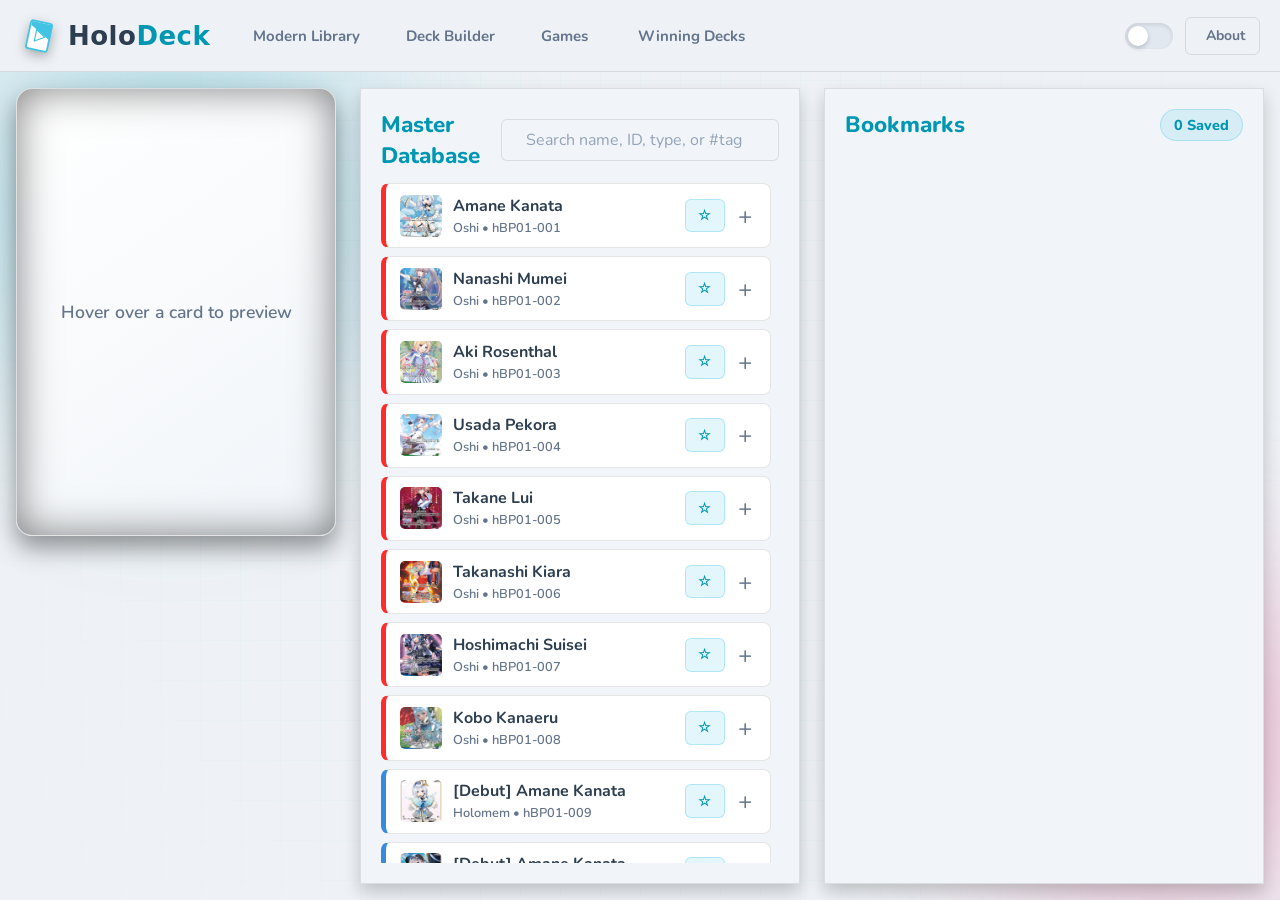
==== card-library.html @ 61f81e41 "1.9.5 animation update" ====
<!doctype html>
<html lang="en">
  <head>
    <meta charset="UTF-8" />
    <meta name="viewport" content="width=device-width, initial-scale=1.0" />
    <title>HoloDeck — Simple Library</title>
    <link rel="preconnect" href="https://fonts.googleapis.com" />
    <link rel="preconnect" href="https://fonts.gstatic.com" crossorigin />
    <link
      href="https://fonts.googleapis.com/css2?family=Nunito:ital,wght@0,200..1000;1,200..1000&display=swap"
      rel="stylesheet"
    />
    <link
      rel="stylesheet"
      href="https://cdn.jsdelivr.net/npm/@tabler/icons-webfont@latest/tabler-icons.min.css"
    />
    <link rel="icon" type="image/svg+xml" href="images/Holodeck-logo.svg.svg" />
    <link rel="stylesheet" href="css/component.css" />
    <link rel="stylesheet" href="css/theme.css" />
    <link rel="stylesheet" href="css/card-library.css">
    <link rel="stylesheet" href="css/polish.css" />
    <script src="js/polish.js" defer></script>
  </head>
  <body>
    <div class="holo-bg-container">
      <div class="holo-bg-grid"></div>
      <div class="holo-bg-slash"></div>
      <div class="holo-bg-glow glow-cyan"></div>
      <div class="holo-bg-glow glow-pink"></div>
    </div>
    <div id="navbar-placeholder"></div>
    <div class="body-wrapper">
      <div class="main-wrapper">
        <div class="preview-panel">
          <div id="preview-container">
            <img
              id="large-card-preview"
              src=""
              onerror="
                this.style.display = 'none';
                document.getElementById('preview-placeholder').style.display =
                  'block';
                document.getElementById('preview-placeholder').innerText =
                  'Hover over a card to preview';
              "
            />
            <span
              id="preview-placeholder"
              style="
                color: var(--text-mid);
                font-size: 1.1rem;
                font-weight: 600;
                text-align: center;
                padding: 1rem;
              "
              >Hover a card to preview</span
            >
          </div>
        </div>

        <div class="panel">
          <div class="deck-header">
            <h3>Master Database</h3>
            <div class="search-bar">
              <i class="ti ti-search"></i>
              <input
                type="search"
                id="search-db-input"
                placeholder="Search name, ID, type, or #tag (e.g. #buzz)..."
              />
            </div>
          </div>
          <div id="scanned-pool" class="card-list">
            <div class="empty-state">Loading database...</div>
          </div>
        </div>

        <div class="panel">
          <div class="deck-header">
            <h3>Bookmarks</h3>
            <div class="card-count"><span id="deck-count">0</span> Saved</div>
          </div>
          <div id="current-deck" class="card-list"></div>
        </div>
      </div>
    </div>
    <!-- ABOUT CREDITS MODAL -->
    <div
      id="about-overlay"
      class="about-overlay"
      onclick="closeAboutModal()"
    ></div>
    <div id="about-modal" class="about-modal">
      <div class="about-header">
        <h3>About hOCG DB</h3>
        <button class="btn-close-modal" onclick="closeAboutModal()">
          <i class="ti ti-x"></i>
        </button>
      </div>
      <div class="about-content">
        <!-- Developer & Version Info -->
        <div
          style="
            display: flex;
            justify-content: space-between;
            align-items: center;
            margin-bottom: 16px;
          "
        >
          <p style="margin: 0"><strong>Developed by:</strong> Siuspras</p>
          <span
            class="app-version"
            style="
              background: var(--navy-4);
              color: var(--brand-main);
              padding: 4px 8px;
              border-radius: 6px;
              font-size: 12px;
              font-weight: 800;
              border: 1px solid var(--border-mid);
              letter-spacing: 0.05em;
            "
          ></span>
        </div>

        <!-- Contact Info -->
        <p style="margin-bottom: 16px; line-height: 1.8">
          <strong>Contact & Feedback:</strong><br />
          <i
            class="ti ti-brand-discord"
            style="color: #5865f2; font-size: 16px"
          ></i>
          Discord:
          <span style="color: var(--text-bright); font-weight: 600"
            >Siuspras</span
          ><br />
          <i
            class="ti ti-mail"
            style="color: var(--danger); font-size: 16px"
          ></i>
          Email:
          <a
            href="mailto:Holodecktcg@gmail.com"
            style="
              display: inline;
              border: none;
              margin: 0;
              font-weight: 600;
              color: var(--brand-main);
            "
            >Holodecktcg@gmail.com</a
          >
        </p>

        <!-- Credits -->
        <p>
          <strong>Translations provided by:</strong> ogbajoj<br />
          <a
            href="https://docs.google.com/spreadsheets/d/1IdaueY-Jw8JXjYLOhA9hUd2w0VRBao9Z1URJwmCWJ64/edit?pli=1&gid=975361685#gid=975361685"
            target="_blank"
            ><i class="ti ti-external-link"></i> View Translation Sheet</a
          >
        </p>
        <p>
          <strong>Card Images sourced from:</strong>
          hololive-official-cardgame<br />
          <a href="https://hololive-official-cardgame.com/" target="_blank"
            ><i class="ti ti-external-link"></i> Visit holocard
            hololive-official-cardgame</a
          >
        </p>

        <hr style="border-color: var(--border-dim); margin: 20px 0" />

        <!-- VISITOR COUNTER -->
        <div
          style="
            display: flex;
            align-items: center;
            justify-content: space-between;
            margin-top: 20px;
            background: rgba(0, 0, 0, 0.2);
            padding: 10px 14px;
            border-radius: 8px;
            border: 1px solid var(--border-dim);
          "
        >
          <span
            style="font-weight: 700; color: var(--text-mid); font-size: 14px"
            >Total Visitors</span
          >
          <span
            id="visitor-count"
            style="
              font-weight: 800;
              color: var(--brand-main);
              font-size: 16px;
              background: var(--navy-4);
              padding: 2px 8px;
              border-radius: 4px;
              border: 0.5px solid var(--border-mid);
            "
            >...</span
          >
        </div>

        <hr style="border-color: var(--border-dim); margin: 20px 0" />
        <p
          style="
            font-size: 12px;
            color: var(--text-dim);
            margin: 0;
            line-height: 1.4;
          "
        >
          This is an unofficial fan-made application. Not affiliated with or
          endorsed by COVER Corp. or Hololive Production. All intellectual
          property belongs to their respective owners.
        </p>
      </div>
    </div>

    <script>
      const csvFilesToLoad = [
        "data/hBP01.csv",
        "data/hBP02.csv",
        "data/hBP03.csv",
        "data/hBP04.csv",
        "data/hBP05.csv",
        "data/hBP06.csv",
        "data/hBP07.csv",
        "data/hBP08.csv",
        "data/hBP09.csv",
        "data/hEB01.csv",
        "data/hSD.csv",
      ];

      let masterCardPool = [];
      let currentFilteredPool = [];
      let renderedCount = 0;
      const CHUNK_SIZE = 30;

      const synergyDictionary = {
        holox: ["la+", "lui", "koyori", "chloe", "iroha", "holox"],
        myth: ["calliope", "kiara", "ina'nis", "gura", "amelia", "myth"],
        promise: ["fauna", "kronii", "mumei", "baelz", "irys", "promise"],
        advent: [
          "shiori",
          "bijou",
          "nerissa",
          "fuwawa",
          "mococo",
          "fuwamoco",
          "advent",
        ],
        justice: ["elizabeth", "gigi", "cecilia", "raora", "justice"],
        gamers: ["fubuki", "mio", "okayu", "korone", "gamers"],
        fantasy: ["pekora", "flare", "noel", "marine", "fantasy"],
        "gen 0": ["sora", "robocosan", "azki", "miko", "suisei"],
        "gen 1": ["mel", "fubuki", "matsuri", "aki", "haato"],
        "gen 2": ["aqua", "shion", "ayame", "choco", "subaru"],
      };

      function getSynergyTerms(query) {
        const lowerQuery = query.toLowerCase().trim();
        for (const member in synergyDictionary) {
          if (member.includes(lowerQuery) || lowerQuery.includes(member)) {
            return synergyDictionary[member];
          }
        }
        return [lowerQuery];
      }

      function getTypeColor(type) {
        if (type === "Oshi") return "var(--holo-rose)";
        if (type === "Holomem") return "var(--holo-blue)";
        if (type === "Support") return "var(--holo-teal)";
        if (type === "Cheer") return "var(--holo-orange)";
        return "var(--border-dim)";
      }

      function parseCSV(text) {
        let result = [];
        let row = [];
        let inQuotes = false;
        let val = "";
        for (let i = 0; i < text.length; i++) {
          let char = text[i];
          if (inQuotes) {
            if (char === '"') {
              if (i + 1 < text.length && text[i + 1] === '"') {
                val += '"';
                i++;
              } else {
                inQuotes = false;
              }
            } else {
              val += char;
            }
          } else {
            if (char === '"') {
              inQuotes = true;
            } else if (char === ",") {
              row.push(val.trim());
              val = "";
            } else if (char === "\n" || char === "\r") {
              row.push(val.trim());
              result.push(row);
              row = [];
              val = "";
              if (char === "\r" && i + 1 < text.length && text[i + 1] === "\n")
                i++;
            } else {
              val += char;
            }
          }
        }
        if (val !== "" || row.length > 0) {
          row.push(val.trim());
          result.push(row);
        }
        return result;
      }

      async function initializeDatabase() {
        let combinedDatabase = [];
        for (const fileName of csvFilesToLoad) {
          try {
            const response = await fetch(fileName);
            if (!response.ok) continue;
            const text = await response.text();
            if (text.trim().toLowerCase().startsWith("<!doctype html"))
              continue;

            const rows = parseCSV(text);
            if (rows.length < 2) continue;

            const headers = rows[0].map((h) =>
              h.replace(/"/g, "").trim().toLowerCase(),
            );
            let typeIdx = 3,
              hpIdx = 6,
              tagsIdx = -1,
              textIdx = 8;
            for (let i = 0; i < headers.length; i++) {
              if (headers[i].includes("type")) typeIdx = i;
              if (headers[i].includes("life") || headers[i].includes("hp"))
                hpIdx = i;
              if (headers[i].includes("tag")) tagsIdx = i;
              if (headers[i].includes("text")) textIdx = i;
            }

            for (let i = 1; i < rows.length; i++) {
              const cols = rows[i];
              if (cols.length < 3) continue;

              const setCode = cols[0];
              const nameRaw = cols[1];
              if (
                !setCode ||
                !nameRaw ||
                setCode.toLowerCase().includes("setcode")
              )
                continue;

              let cardName = nameRaw;
              const match = nameRaw.match(/\((.*?)\)/);
              if (match) cardName = match[1].trim();

              const typeRaw = cols[typeIdx] || "";
              let cardType = "Unknown";
              let bloomLevel = null;

              if (typeRaw.toLowerCase().includes("holomem")) {
                if (typeRaw.includes("Oshi")) cardType = "Oshi";
                else {
                  cardType = "Holomem";
                  if (typeRaw.includes("Debut")) bloomLevel = "Debut";
                  if (typeRaw.includes("1st")) bloomLevel = "1st";
                  if (typeRaw.includes("2nd")) bloomLevel = "2nd";
                  if (typeRaw.includes("Spot")) bloomLevel = "Spot";
                }
              } else if (typeRaw.includes("Support")) cardType = "Support";
              else if (typeRaw.includes("Cheer")) cardType = "Cheer";

              const hpRaw = cols[hpIdx];
              let hp = hpRaw ? parseInt(hpRaw.replace(/,/g, "")) : null;
              let rawSkills = cols[textIdx] || "None";
              let rawTags = tagsIdx !== -1 ? cols[tagsIdx] || "" : "";
              let finalSkillsText = rawTags
                ? `${rawTags} | ${rawSkills}`
                : rawSkills;

              combinedDatabase.push({
                card_name: cardName,
                card_type: cardType,
                bloom_level: bloomLevel,
                card_id: setCode.trim(),
                hp: isNaN(hp) ? null : hp,
                skills_text: finalSkillsText,
                thumbnail: null,
                raw_type: typeRaw.toLowerCase(),
              });
            }
          } catch (error) {}
        }
        masterCardPool = combinedDatabase;
        document.getElementById("search-db-input").value = "";
        renderCardPool("");
      }

      function getDeck() {
        return localStorage.getItem("ocgCustomDeck")
          ? JSON.parse(localStorage.getItem("ocgCustomDeck"))
          : [];
      }

      function saveDeck(deckArray) {
        localStorage.setItem("ocgCustomDeck", JSON.stringify(deckArray));
        renderDeck();
        updateBookmarkButtons();
      }

      function addCardToDeck(cardData) {
        let deck = getDeck();
        if (!deck.some((card) => card.card_id === cardData.card_id)) {
          deck.push(cardData);
          saveDeck(deck);
        }
      }

      function removeCardFromDeck(index) {
        let deck = getDeck();
        deck.splice(index, 1);
        saveDeck(deck);
      }

      function updateBookmarkButtons() {
        const savedCardIds = new Set(getDeck().map((c) => c.card_id));
        const buttons = document.querySelectorAll(".btn-bookmark-toggle");
        buttons.forEach((btn) => {
          const cardId = btn.getAttribute("data-card-id");
          if (savedCardIds.has(cardId)) {
            btn.outerHTML = `<button class="btn-saved btn-add btn-bookmark-toggle" data-card-id="${cardId}" onclick="event.stopPropagation();">✓</button>`;
          } else {
            btn.outerHTML = `<button class="btn-add btn-bookmark-toggle" data-card-id="${cardId}" onclick='event.stopPropagation(); window.handleAddClick("${cardId}")'>☆</button>`;
          }
        });
      }

      window.setPreview = function (imagePath) {
        const previewImg = document.getElementById("large-card-preview");
        const placeholder = document.getElementById("preview-placeholder");
        if (previewImg && placeholder) {
          previewImg.style.display = "block";
          placeholder.style.display = "none";
          previewImg.src = imagePath;
        }
      };

      function formatSkillText(card) {
        let rawText = card.skills_text || "None";

        // 👉 THE FIX: Sanitize the angle brackets FIRST so names like <Fuwawa...> don't disappear
        let safeText = rawText
          .toString()
          .replace(/</g, "&lt;")
          .replace(/>/g, "&gt;");

        // Now safely apply your line breaks
        let text = safeText.replace(/\\n/g, "<br>").replace(/\n/g, "<br>");

        let tags = "";
        let mainText = text;

        if (mainText.includes("|")) {
          let parts = mainText.split("|");
          tags = parts[0].trim();
          mainText = parts.slice(1).join("|").trim();
        }

        let hashMatch = mainText.match(/#[a-zA-Z0-9_]+/g);
        if (hashMatch) {
          let extractedTags = hashMatch.join(" ");
          if (tags) {
            tags = [
              ...new Set(tags.split(/\s+/).concat(extractedTags.split(/\s+/))),
            ].join(" ");
          } else {
            tags = extractedTags;
          }
          mainText = mainText
            .replace(/(<br>\s*)+$/g, "")
            .replace(/^(<br>\s*)+/g, "")
            .trim();
        }

        let skillText = mainText;
        let artsText = "-";
        let isHolomem = card.card_type === "Holomem";

        if (isHolomem) {
          let artsIndex = mainText.search(/(?:^|<br>)\s*Arts(?:\s|:)/);
          if (artsIndex !== -1) {
            skillText = mainText.substring(0, artsIndex).trim();
            artsText = mainText
              .substring(artsIndex)
              .replace(/^(?:<br>)?\s*Arts:?\s*/, "")
              .trim();
          } else if (mainText.includes("Arts:") || mainText.includes("Arts ")) {
            let splitIndex = mainText.indexOf("Arts:");
            if (splitIndex === -1) splitIndex = mainText.indexOf("Arts ");
            if (splitIndex !== -1 && splitIndex !== 0) {
              skillText = mainText.substring(0, splitIndex).trim();
              artsText = mainText.substring(splitIndex + 5).trim();
            } else if (splitIndex === 0) {
              skillText = "None";
              artsText = mainText.substring(5).trim();
            }
          }
        }

        if (skillText === "" || skillText === "-" || skillText === "<br>")
          skillText = "No skills listed.";
        if (skillText.endsWith("<br>"))
          skillText = skillText.substring(0, skillText.length - 4).trim();
        if (skillText.startsWith("<br>"))
          skillText = skillText.substring(4).trim();

        let isLimited = false;
        if (/\blimited\b/i.test(skillText) || /#?limited/i.test(tags)) {
          isLimited = true;
          tags = tags
            .replace(/#?limited/i, "")
            .replace(/\s+/g, " ")
            .trim();
          skillText = skillText.replace(/^Limited[:\.\-]?\s*(?:<br>\s*)*/i, "");
          skillText = skillText.replace(
            /<br>\s*Limited[:\.\-]?\s*(?:<br>\s*)*/i,
            "<br>",
          );
          if (skillText === "" || skillText === "<br>")
            skillText = "No skills listed.";
        }

        let label1 = "Card Effect";
        let label1Color = "var(--holo-blue)";
        let label1TextColor = "#fff";
        let label2 = "Arts Skill";
        let label2Color = "var(--holo-romance)";
        let label2TextColor = "#fff";

        if (isHolomem) {
          if (
            skillText.includes("Bloom Effect") ||
            skillText.includes("Bloom effect")
          ) {
            label1 = "Bloom Effect";
            skillText = skillText.replace(/Bloom [Ee]ffect:?\s*/, "");
            label1Color = "var(--holo-blue)";
          } else if (
            skillText.includes("Collab Effect") ||
            skillText.includes("Collab effect")
          ) {
            label1 = "Collab Effect";
            skillText = skillText.replace(/Collab [Ee]ffect:?\s*/, "");
            label1Color = "var(--danger)";
          } else if (skillText.includes("Gift")) {
            label1 = "Gift";
            skillText = skillText.replace(/Gift:?\s*/, "");
            label1Color = "var(--holo-teal)";
            label1TextColor = "#FFF";
          } else if (
            skillText !== "None" &&
            skillText !== "No skills listed."
          ) {
            label1 = "Auto Effect";
            skillText = skillText.replace(/Auto [Ee]ffect:?\s*/, "");
            label1Color = "var(--holo-orange)";
            label1TextColor = "#000";
          }
        }

        let formattedTagsHtml = "";
        if (tags && tags.trim() !== "") {
          formattedTagsHtml = `<div style="background: #FFFFFF; border: 1px solid #d1dce8; border-radius: 8px; padding: 0.75rem; box-shadow: 0 2px 4px rgba(0,0,0,0.02); margin-bottom: 0.75rem;"><div style="font-size: 0.85rem; text-transform: uppercase; font-weight: 800; margin-bottom: 0.5rem; color: #000; background: var(--holo-orange); display: inline-block; padding: 0.2rem 0.6rem; border-radius: 4px;">Tag</div><div style="font-weight: 800; color: var(--holo-blue); line-height: 1.5; font-size: 1.05rem;">${tags}</div></div>`;
        }

        let limitedBadgeHtml = isLimited
          ? `<div style="font-size: 0.85rem; text-transform: uppercase; font-weight: 800; margin-bottom: 0.5rem; color: #fff; background: var(--danger); display: inline-block; padding: 0.2rem 0.6rem; border-radius: 4px; margin-left: 0.5rem;">Limited</div>`
          : "";

        let formattedSkillHtml = "";
        if (
          skillText !== "None" &&
          skillText !== "No skills listed." &&
          skillText.trim() !== ""
        ) {
          formattedSkillHtml = `<div style="background: #FFFFFF; border: 1px solid #d1dce8; border-radius: 8px; padding: 0.75rem; box-shadow: 0 2px 4px rgba(0,0,0,0.02); margin-bottom: 0.75rem;"><div style="font-size: 0.85rem; text-transform: uppercase; font-weight: 800; margin-bottom: 0.5rem; color: ${label1TextColor}; background: ${label1Color}; display: inline-block; padding: 0.2rem 0.6rem; border-radius: 4px;">${label1}</div>${limitedBadgeHtml}<div style="font-weight: 600; color: #171e30; line-height: 1.5; font-size: 1.05rem;">${skillText}</div></div>`;
        }

        let formattedArtsHtml =
          artsText !== "-" && artsText !== ""
            ? `<div style="background: #FFFFFF; border: 1px solid #d1dce8; border-radius: 8px; padding: 0.75rem; box-shadow: 0 2px 4px rgba(0,0,0,0.02);"><div style="font-size: 0.85rem; text-transform: uppercase; font-weight: 800; margin-bottom: 0.5rem; color: ${label2TextColor}; background: ${label2Color}; display: inline-block; padding: 0.2rem 0.6rem; border-radius: 4px;">${label2}</div><div style="font-weight: 600; color: #171e30; line-height: 1.5; font-size: 1.05rem;">${artsText}</div></div>`
            : "";

        return {
          skillText,
          artsText,
          isLimited,
          formattedTagsHtml,
          formattedSkillHtml,
          formattedArtsHtml,
        };
      }

      function renderCardPool(searchQuery = "") {
        const poolContainer = document.getElementById("scanned-pool");
        const countDisplay = document.getElementById("cardCount");
        if (masterCardPool.length === 0) return;

        // 👉 NEW: Split the search query into individual words
        const queryWords = searchQuery.toLowerCase().trim().split(/\s+/);

        currentFilteredPool = masterCardPool.filter((card) => {
          const nameSafe = card.card_name ? card.card_name.toLowerCase() : "";
          const idSafe = card.card_id ? card.card_id.toLowerCase() : "";
          const typeSafe = card.raw_type
            ? card.raw_type
            : card.card_type
              ? card.card_type.toLowerCase()
              : "";
          const skillSafe = card.skills_text
            ? card.skills_text.toLowerCase()
            : "";
          const bloomSafe = card.bloom_level
            ? card.bloom_level.toLowerCase()
            : "";

          const isAltArt = card.card_id.includes("_");
          const isSearchingPremium =
            searchQuery.includes("_") ||
            ["SR", "HR", "UR", "OUR", "SEC"].some((r) =>
              searchQuery.toUpperCase().includes(r),
            );
          if (isAltArt && !isSearchingPremium) return false;

          if (queryWords.length === 0 || queryWords[0] === "") return true;

          // 👉 NEW: The card must match EVERY word you typed
          return queryWords.every((word) => {
            const synergyTerms = getSynergyTerms(word); // Checks for synergy/nicknames

            // 👉 NEW: The card must match AT LEAST ONE of the synergy rules for this specific word
            return synergyTerms.some((term) => {
              const strictTypes = [
                "oshi",
                "holomem",
                "support",
                "cheer",
                "tool",
                "event",
                "mascot",
                "fan",
                "staff",
                "item",
                "limited",
                "debut",
                "1st",
                "2nd",
                "spot",
              ];
              if (strictTypes.includes(term))
                return typeSafe.includes(term) || bloomSafe.includes(term);
              if (term.startsWith("#"))
                return (
                  skillSafe.includes(term) ||
                  nameSafe.includes(term) ||
                  bloomSafe.includes(term.substring(1))
                );

              // ── STRICT CHARACTER ISOLATION ──
              const strictHolomemNames = [
                "sora",
                "roboco",
                "robocosan",
                "miko",
                "suisei",
                "azki",
                "aki",
                "haato",
                "haachama",
                "fubuki",
                "matsuri",
                "mel",
                "aqua",
                "shion",
                "ayame",
                "choco",
                "subaru",
                "mio",
                "okayu",
                "korone",
                "pekora",
                "flare",
                "noel",
                "marine",
                "kanata",
                "watame",
                "towa",
                "luna",
                "lamy",
                "nene",
                "botan",
                "polka",
                "la+",
                "lui",
                "koyori",
                "chloe",
                "iroha",
                "risu",
                "moona",
                "iofi",
                "ollie",
                "anya",
                "reine",
                "zeta",
                "kaela",
                "kobo",
                "calliope",
                "kiara",
                "ina'nis",
                "gura",
                "amelia",
                "irys",
                "fauna",
                "kronii",
                "mumei",
                "baelz",
                "shiori",
                "bijou",
                "nerissa",
                "fuwawa",
                "mococo",
                "fuwamoco",
                "elizabeth",
                "gigi",
                "cecilia",
                "raora",
                "riona",
                "niko",
                "su",
                "chihaya",
                "vivi",
                "ao",
                "kanade",
                "ririka",
                "raden",
                "hajime",
              ];

              if (strictHolomemNames.includes(term)) {
                const isDirectMatch =
                  nameSafe.includes(term) || skillSafe.includes(`#${term}`);
                const isSupportMatch =
                  (card.card_type === "Support" ||
                    card.card_type === "Cheer") &&
                  (nameSafe.includes(term) || skillSafe.includes(term));

                let relatedGroups = [];
                for (const group in synergyDictionary) {
                  if (synergyDictionary[group].includes(term)) {
                    relatedGroups.push(group);
                  }
                }
                const isGroupSupport =
                  (card.card_type === "Support" ||
                    card.card_type === "Cheer") &&
                  relatedGroups.some(
                    (g) =>
                      nameSafe.includes(g) ||
                      skillSafe.includes(g) ||
                      skillSafe.includes(`#${g.replace(/\s+/g, "")}`),
                  );

                return isDirectMatch || isSupportMatch || isGroupSupport;
              }

              return (
                nameSafe.includes(term) ||
                idSafe.includes(term) ||
                typeSafe.includes(term) ||
                skillSafe.includes(term) ||
                bloomSafe.includes(term)
              );
            });
          });
        });

        poolContainer.innerHTML = "";
        renderedCount = 0;
        if (countDisplay) countDisplay.textContent = currentFilteredPool.length;

        if (currentFilteredPool.length === 0) {
          poolContainer.innerHTML = `<div class="empty-state">No cards found matching "${searchQuery}".</div>`;
          return;
        }

        loadNextChunk();
      }

      function loadNextChunk() {
        const poolContainer = document.getElementById("scanned-pool");
        const currentBookmarks = getDeck();
        const savedCardIds = new Set(currentBookmarks.map((c) => c.card_id));
        const endIndex = Math.min(
          renderedCount + CHUNK_SIZE,
          currentFilteredPool.length,
        );
        let htmlBuilder = "";

        for (let i = renderedCount; i < endIndex; i++) {
          const card = currentFilteredPool[i];
          const isSaved = savedCardIds.has(card.card_id);
          const type = card.card_type || "Type";
          const level = card.bloom_level ? `[${card.bloom_level}] ` : "";
          const id = card.card_id ? ` • ${card.card_id}` : "";
          const typeColor = getTypeColor(type);

          const setPrefix = card.card_id.split("-")[0];
          const imagePath = card.thumbnail
            ? card.thumbnail
            : `images/${setPrefix}/${card.card_id}.webp`;

          const imgTag = `<img src="${imagePath}" loading="lazy" class="card-thumb" onerror="this.onerror=null; this.outerHTML='<div class=\\'card-thumb\\' style=\\'background:#333; display:flex; align-items:center; justify-content:center; font-size:10px; color:#777;\\'>IMG</div>';"/>`;

          const { formattedTagsHtml, formattedSkillHtml, formattedArtsHtml } =
            formatSkillText(card);

          let btnHtml = isSaved
            ? `<button class="btn-saved btn-add btn-bookmark-toggle" data-card-id="${card.card_id}" onclick="event.stopPropagation();">✓</button>`
            : `<button class="btn-add btn-bookmark-toggle" data-card-id="${card.card_id}" onclick='event.stopPropagation(); window.handleAddClick("${card.card_id}")'>☆</button>`;

          htmlBuilder += `
                  <div class="deck-history-item" style="border-left-color: ${typeColor};" onmouseenter="setPreview('${imagePath}')">
                      <div class="deck-accordion-btn" onclick="toggleDeckAccordion(this); setPreview('${imagePath}')">
                          <div class="card-info">
                              ${imgTag}
                              <div>
                                  <div class="card-name">${level}${card.card_name}</div>
                                  <div class="card-meta">${type}${id}</div>
                              </div>
                          </div>
                          <div style="display: flex; align-items: center; gap: 8px;">
                              ${btnHtml}
                              <span class="accordion-icon">+</span>
                          </div>
                      </div>
                      <div class="deck-accordion-content">
                          <div class="card-details-box">
                              <div class="proxy-header">
                                  <div class="proxy-name">${level}${card.card_name}</div>
                                  <div class="proxy-stats">${card.card_id}</div>
                              </div>
                              ${formattedTagsHtml}
                              ${formattedSkillHtml}
                              ${formattedArtsHtml}
                          </div>
                      </div>
                  </div>
              `;
        }
        poolContainer.insertAdjacentHTML("beforeend", htmlBuilder);
        renderedCount = endIndex;
      }

      document
        .getElementById("scanned-pool")
        .addEventListener("scroll", function () {
          if (this.scrollTop + this.clientHeight >= this.scrollHeight - 400) {
            if (renderedCount < currentFilteredPool.length) loadNextChunk();
          }
        });

      function renderDeck() {
        const deckContainer = document.getElementById("current-deck");
        const countDisplay = document.getElementById("deck-count");
        const deck = getDeck();
        countDisplay.innerText = deck.length;

        if (deck.length === 0) {
          deckContainer.innerHTML = `<div class="empty-state">You haven't bookmarked any cards yet. Search for a card in the database and tap "☆".</div>`;
          return;
        }

        let htmlOutput = `<div style="display: flex; gap: 0.5rem; margin-bottom: 0.75rem; flex-shrink: 0;"><button onclick="window.exportDecklist()" class="btn-export" style="margin-bottom: 0; flex: 1;">📋 Copy to Clipboard</button><button onclick="window.clearAllBookmarks()" class="btn-clear" title="Clear All Bookmarks">🗑️ Clear All</button></div>`;

        deck.forEach((card, index) => {
          const type = card.card_type || "Type";
          const level = card.bloom_level ? `[${card.bloom_level}] ` : "";
          const typeColor = getTypeColor(type);
          const setPrefix = card.card_id.split("-")[0];
          const imagePath = card.thumbnail
            ? card.thumbnail
            : `images/${setPrefix}/${card.card_id}.webp`;
          const imgTag = `<img src="${imagePath}" loading="lazy" class="card-thumb" onerror="this.onerror=null; this.outerHTML='<div class=\\'card-thumb\\' style=\\'background:#333; display:flex; align-items:center; justify-content:center; font-size:10px; color:#777;\\'>IMG</div>';"/>`;
          const { formattedTagsHtml, formattedSkillHtml, formattedArtsHtml } =
            formatSkillText(card);

          htmlOutput += `
                  <div class="deck-history-item" style="border-left-color: ${typeColor};" onmouseenter="setPreview('${imagePath}')">
                      <div class="deck-accordion-btn" onclick="toggleDeckAccordion(this)">
                          <div class="card-info">
                              ${imgTag}
                              <div>
                                  <div class="card-name">${level}${card.card_name}</div>
                                  <div class="card-meta">${type}</div>
                              </div>
                          </div>
                          <div style="display: flex; align-items: center; gap: 8px;">
                              <button class="btn-remove" onclick='handleRemoveClick(event, ${index})'>-</button>
                              <span class="accordion-icon">+</span>
                          </div>
                      </div>
                      <div class="deck-accordion-content">
                          <div class="card-details-box">
                              <div class="proxy-header">
                                  <div class="proxy-name">${level}${card.card_name}</div>
                                  <div class="proxy-stats">${card.card_id}</div>
                              </div>
                              ${formattedTagsHtml}
                              ${formattedSkillHtml}
                              ${formattedArtsHtml}
                          </div>
                      </div>
                  </div>
              `;
        });
        deckContainer.innerHTML = htmlOutput;
      }

      window.exportDecklist = function () {
        const deck = getDeck();
        if (deck.length === 0) return;
        let exportText = "My Bookmarked Cards:\n\n";
        deck.forEach((card) => {
          const level = card.bloom_level ? `[${card.bloom_level}] ` : "";
          const { skillText, artsText, isLimited } = formatSkillText(card);
          exportText += `Code: ${card.card_id}\nName: ${level}${card.card_name}\n`;
          if (
            skillText !== "None" &&
            skillText !== "No skills listed." &&
            skillText.trim() !== ""
          ) {
            let limitedLabel = isLimited ? "[LIMITED] " : "";
            exportText += `Skill:\n${limitedLabel}${skillText.replace(/<br>/g, "\n")}\n`;
          }
          if (artsText !== "-" && artsText !== "")
            exportText += `Arts:\n${artsText.replace("Arts:", "").trim().replace(/<br>/g, "\n")}\n`;
          exportText += `\n`;
        });
        navigator.clipboard
          .writeText(exportText.trim())
          .then(() => alert("Bookmark list copied to your clipboard!"));
      };

      window.clearAllBookmarks = function () {
        if (confirm("Are you sure you want to remove ALL bookmarked cards?"))
          saveDeck([]);
      };

      let searchTimeout;
      document
        .getElementById("search-db-input")
        .addEventListener("input", (e) => {
          clearTimeout(searchTimeout);
          searchTimeout = setTimeout(() => {
            renderCardPool(e.target.value);
          }, 150);
        });

      window.handleAddClick = function (cardId) {
        const cardToCopy = masterCardPool.find((c) => c.card_id === cardId);
        if (cardToCopy) addCardToDeck(cardToCopy);
      };
      window.handleRemoveClick = function (event, deckIndex) {
        event.stopPropagation();
        removeCardFromDeck(deckIndex);
      };

      window.toggleDeckAccordion = function (element) {
        const allActiveAccordions = document.querySelectorAll(
          ".deck-accordion-btn.active",
        );
        allActiveAccordions.forEach((acc) => {
          if (acc !== element) {
            acc.classList.remove("active");
            acc.nextElementSibling.style.maxHeight = null;
          }
        });
        element.classList.toggle("active");
        const content = element.nextElementSibling;
        if (element.classList.contains("active")) {
          content.style.maxHeight = content.scrollHeight + 150 + "px";
          setTimeout(() => {
            element.scrollIntoView({ behavior: "smooth", block: "nearest" });
          }, 250);
        } else {
          content.style.maxHeight = null;
        }
      };

      initializeDatabase();
      /* ── ABOUT MODAL LOGIC ── */
      window.openAboutModal = function () {
        document.getElementById("about-modal").classList.add("open");
        document.getElementById("about-overlay").classList.add("open");
      };
      window.closeAboutModal = function () {
        document.getElementById("about-modal").classList.remove("open");
        document.getElementById("about-overlay").classList.remove("open");
      };

      /* ── Visitor Counter── */
      async function updateVisitorCounter() {
        const counterEl = document.getElementById("visitor-count");
        if (!counterEl) return;

        try {
          const response = await fetch(
            "https://api.counterapi.dev/v1/hocg_db_siuspras/visits_2/up",
          );
          if (response.ok) {
            const data = await response.json();
            let count = data.count;
            let displayStr = "";

            if (count < 10) {
              // For 1-9 visitors, just show the number
              displayStr = count.toString();
            } else {
              // Find the magnitude (10, 100, 1000, 10000, etc.)
              const magnitude = Math.pow(10, Math.floor(Math.log10(count)));

              // Round down to the nearest leading digit based on that magnitude
              const rounded = Math.floor(count / magnitude) * magnitude;

              // Add commas for large numbers and append the "+"
              displayStr = rounded.toLocaleString() + "+";
            }

            counterEl.innerText = displayStr;
          } else {
            counterEl.innerText = "Online";
          }
        } catch (error) {
          counterEl.innerText = "1";
        }
      }

      // Call it right at the bottom of your script setup
      updateVisitorCounter();
      // Closes the Games dropdown if the user clicks anywhere else on the screen
      window.addEventListener("click", function (e) {
        if (!e.target.closest(".dropdown")) {
          document.querySelectorAll(".dropdown.open").forEach((dropdown) => {
            dropdown.classList.remove("open");
          });
        }
      });
    </script>
    <script
      data-goatcounter="https://swifterstar02.goatcounter.com/count"
      async
      src="//gc.zgo.at/count.js"
    ></script>
    <script src="js/version.js"></script>
    <script src="js/main.js"></script>
  </body>
</html>
---- css/component.css ----
/* =========================================
   COMPONENTS.CSS - Shared UI Elements
========================================= */

/* ── 1. GLOBAL RESET ── */
*, *::before, *::after {
  box-sizing: border-box;
  margin: 0;
  padding: 0;
}

body {
  background: var(--navy);
  color: var(--text-bright);
  font-family: "nunito", sans-serif;
  overflow: hidden; /* Fallback, can be overridden by pages */
}

/* ── 2. BRAND LOGO ── */
.brand-logo {
  display: flex;
  align-items: center;
  gap: 10px;
  text-decoration: none;
}
.logo-icon {
  filter: drop-shadow(0 4px 6px rgba(0,0,0,0.3));
  transition: transform 0.2s ease;
}
.brand-logo:hover .logo-icon {
  transform: translateY(-2px) scale(1.05);
}
.brand-text {
  font-family: 'Inter', system-ui, -apple-system, sans-serif;
  font-size: 26px;
  font-weight: 800;
  letter-spacing: 0.5px;
}
.text-white { color: #FFFFFF; }
.text-cyan { color: var(--brand-main); }

/* ── 3. UNIFIED TOPBAR ── */
.topbar {
  position: sticky;
  top: 0;
  z-index: 100;
  background: var(--navy);
  backdrop-filter: blur(12px);
  border-bottom: 1px solid var(--border-dim);
  display: flex;
  align-items: center;
  justify-content: space-between;
  padding: 0 20px;
  min-height: 72px;
}
.topbar-left {
  display: flex;
  align-items: center;
  gap: 24px;
  flex: 1;
}
.topbar-center {
  flex: 2;
  display: flex;
  justify-content: center;
}
.topbar-right {
  flex: 1;
  display: flex;
  justify-content: flex-end;
}
.burger-btn { display: none; }

/* ── 4. MODERN PILL NAVIGATION ── */
.tabs {
  display: flex;
  gap: 8px;
  align-items: center;
}
.tab {
  display: flex;
  flex-direction: row; 
  align-items: center;
  justify-content: center;
  padding: 8px 18px;
  border-radius: 24px;
  border: 1px solid transparent;
  text-decoration: none;
  color: var(--text-mid);
  font-family: "nunito", sans-serif;
  font-size: 15px;
  font-weight: 700;
  transition: all 0.2s cubic-bezier(0.25, 0.8, 0.25, 1);
  cursor: pointer;
  white-space: nowrap;
}
.tab:hover:not(.active) {
  background: rgba(255, 255, 255, 0.08);
  color: var(--text-bright);
  transform: translateY(-1px);
}
.tab.active {
  background: rgba(0, 229, 255, 0.12);
  border-color: rgba(0, 229, 255, 0.3);
  color: var(--brand-main);
  box-shadow: 0 4px 12px rgba(0, 229, 255, 0.1);
}

/* ── DROPDOWN MENU ── */
.dropdown {
  position: relative;
  cursor: pointer;
}
.dropdown-content {
  display: none;
  position: absolute;
  top: 100%;
  left: 50%;
  transform: translateX(-50%);
  background: var(--navy-3);
  border: 1px solid var(--border-dim);
  border-radius: 8px;
  padding: 4px 0;
  min-width: 180px;
  box-shadow: 0 10px 25px rgba(0,0,0,0.5);
  z-index: 200;
}
/* Opens on hover (Desktop) or click (Mobile) */
.dropdown.open .dropdown-content {
  display: flex;
  flex-direction: column;
}
.dropdown-item {
  padding: 10px 16px;
  color: var(--text-mid);
  text-decoration: none;
  font-size: 14px;
  font-weight: 700;
  transition: 0.2s;
  text-align: center;
}
.dropdown-item:hover {
  background: rgba(65, 195, 227, 0.1);
  color: var(--brand-main);
}

/* ── DESKTOP TRANSLATION OVERLAY ── */
      .translation-overlay {
        position: absolute;
        inset: 0;
        background:var(--overlay-bg);
        backdrop-filter: blur(4px);
        -webkit-backdrop-filter: blur(4px);
        opacity: 0;
        transition: opacity 0.2s ease;
        padding: 14px;
        display: flex;
        flex-direction: column;
        gap: 8px;
        pointer-events: none;
        z-index: 10;
      }

/* ── 6. SEARCH BAR ── */
.search-bar {
  display: flex;
  align-items: center;
  gap: 8px;
  background: var(--navy-3);
  border: 0.5px solid var(--border-dim);
  border-radius: 6px;
  padding: 0 16px;
  height: 42px;
  width: 100%;
  max-width: 500px;
  transition: 0.2s;
}
.search-bar:focus-within {
  border-color: var(--brand-main);
  box-shadow: 0 0 0 2px rgba(65, 195, 227, 0.2);
}
.search-bar i { font-size: 18px; color: var(--text-dim); }
.search-bar input {
  background: transparent;
  border: none;
  outline: none;
  font-family: "nunito", sans-serif;
  font-size: 16px;
  color: var(--text-bright);
  width: 100%;
}
.search-bar input::placeholder { color: var(--text-dim); }

/* ── 7. ABOUT MODAL (Flexbox Centered) ── */
.btn-about-header {
  background: transparent;
  border: 1px solid var(--border-dim);
  color: var(--text-mid);
  padding: 8px 14px;
  border-radius: 6px;
  font-family: "nunito", sans-serif;
  font-size: 14px;
  font-weight: 700;
  cursor: pointer;
  transition: 0.2s;
  display: flex;
  align-items: center;
  gap: 6px;
}
.btn-about-header:hover {
  background: rgba(255, 255, 255, 0.05);
  color: var(--text-bright);
  border-color: var(--border-mid);
}
.btn-about-header i { font-size: 16px; color: var(--brand-main); }

/* ── MODALS & OVERLAYS ── */
.about-overlay {
  position: fixed;
  top: 0;
  left: 0;
  right: 0;
  bottom: 0;
  background: rgba(11, 17, 26, 0.7);
  backdrop-filter: blur(4px);
  -webkit-backdrop-filter: blur(4px);
  z-index: 2000;
  opacity: 0;
  pointer-events: none;
  transition: opacity 0.3s ease;
}
.about-overlay.open .about-modal {
  opacity: 1;
  pointer-events: auto;
}

.about-modal {
  position: fixed;
  top: 50%;
  left: 50%;
  transform: translate(-50%, -45%) scale(0.95);
  background: var(--navy-2);
  border: 1px solid var(--border-mid);
  border-radius: 16px;
  width: 90%;
  max-width: 500px;
  max-height: 85vh;
  z-index: 2001;
  opacity: 0;
  pointer-events: none;
  transition: all 0.3s cubic-bezier(0.25, 0.8, 0.25, 1);
  display: flex;
  flex-direction: column;
  box-shadow: 0 10px 40px rgba(0, 0, 0, 0.8);
}
.about-modal.open {
  opacity: 1;
  pointer-events: auto;
  transform: translate(-50%, -50%) scale(1);
}

.about-header {
  display: flex;
  justify-content: space-between;
  align-items: center;
  padding: 16px 20px;
  border-bottom: 1px solid var(--border-dim);
  background: var(--navy-3);
  border-top-left-radius: 16px;
  border-top-right-radius: 16px;
}
.about-header h3 {
  margin: 0;
  color: var(--text-bright);
  font-size: 18px;
}

.about-content {
  padding: 20px;
  overflow-y: auto;
  color: var(--text-mid);
}
.about-content strong {
  color: var(--text-bright);
}
.about-content a {
  color: var(--brand-main);
  text-decoration: none;
  font-weight: 700;
}
.about-content a:hover {
  text-decoration: underline;
}

.btn-close-modal {
  background: transparent;
  border: none;
  color: var(--text-dim);
  font-size: 20px;
  cursor: pointer;
  transition: 0.2s;
  display: flex;
  align-items: center;
  justify-content: center;
}
.btn-close-modal:hover {
  color: var(--danger);
  transform: scale(1.1);
}
.about-content {
  padding: 24px 20px;
  font-size: 15px;
  color: var(--text-bright);
  line-height: 1.6;
}
.about-content a {
  color: var(--brand-main);
  text-decoration: none;
  font-weight: 700;
  display: inline-block;
  border-bottom: 1px dashed var(--border-dim);
  transition: 0.2s;
}
.about-content a:hover {
  color: var(--brand-hover);
  border-color: var(--brand-hover);
}

/* ── 8. DYNAMIC HOLO-CYBER BACKGROUND ── */
.holo-bg-container {
  position: fixed;
  inset: 0;
  z-index: 0;
  pointer-events: none;
  overflow: hidden;
  background: var(--navy);
}
.holo-bg-grid {
  position: absolute;
  inset: 0;
  background-image:
    linear-gradient(rgba(65, 195, 227, 0.04) 1px, transparent 1px),
    linear-gradient(90deg, rgba(65, 195, 227, 0.04) 1px, transparent 1px);
  background-size: 40px 40px;
  -webkit-mask-image: radial-gradient(circle at center, black 30%, transparent 100%);
  mask-image: radial-gradient(circle at center, black 30%, transparent 100%);
}
.holo-bg-slash {
  position: absolute;
  inset: -50%;
  background: linear-gradient(135deg, transparent 48%, rgba(255, 255, 255, 0.015) 48%, rgba(255, 255, 255, 0.015) 52%, transparent 52%);
}
.holo-bg-glow {
  position: absolute;
  border-radius: 50%;
  filter: blur(80px);
  opacity: 0.4;
}
.glow-cyan {
  width: 70vw; height: 70vw; max-width: 600px; max-height: 600px;
  top: -10%; left: -10%;
  background: radial-gradient(circle, var(--brand-main) 0%, transparent 70%);
  animation: floatCyan 22s infinite alternate ease-in-out;
}
.glow-pink {
  width: 60vw; height: 60vw; max-width: 500px; max-height: 500px;
  bottom: -10%; right: -10%;
  background: radial-gradient(circle, var(--brand-pink) 0%, transparent 70%);
  animation: floatPink 28s infinite alternate ease-in-out;
}
@keyframes floatCyan { 0% { transform: translate(0, 0); } 100% { transform: translate(8vw, 8vh); } }
@keyframes floatPink { 0% { transform: translate(0, 0); } 100% { transform: translate(-8vw, -8vh); } }

/* ── 9. RESPONSIVE UTILITIES ── */
.hide-on-mobile { display: flex!important; }
.hide-on-desktop { display: none!important; }
.burger-btn { display: none; }

@media (max-width: 1024px) {
  .hide-on-mobile { display: none !important; }
  .hide-on-desktop { display: flex !important; }

  /* Mobile Navbar Toggle */
  .topbar { padding: 10px 16px; gap: 8px; display: grid; justify-content: stretch; height: auto; }
  .topbar-left { flex: 100%; flex-direction: column; align-items: stretch; gap: 10px; }
  .topbar-center { display: none; }
  .topbar-right { display: none !important; justify-content: center; width: 100%; order: 4; margin-top: 8px; }
  
  .burger-btn { display: flex; align-items: center; background: transparent; color: var(--brand-main); border: 1px solid var(--border-dim); padding: 4px 8px; border-radius: 6px; font-size: 24px; cursor: pointer; }
  
  .tabs { display: none !important; flex-direction: column; width: 100%; gap: 8px; padding: 10px 0; }
  .tabs.open { display: flex !important; }
  .tab { width: 100%; justify-content: center; }

  /* Mobile Dropdown Fix */
  .dropdown { flex-direction: column; }
  .dropdown-content { position: static; transform: none; width: 100%; box-shadow: none; border: 1px solid var(--border-dim); background: rgba(0, 0, 0, 0.2); }
  .burger-btn{display: flex;}
}

[data-deck="red"] {
  --brand-main: #D58936;
  --navy: #FFF0F0;       
  --navy-2: #FDE2E2;     
  --navy-3: #F9CACA;     
  --border-dim: rgba(213, 137, 54, 0.2);
  --border-mid: rgba(213, 137, 54, 0.4);
}
/* Dark Mode (Original Deep Red) */
html[data-theme="dark"] [data-deck="red"] {
  --brand-main: #D58936;
  --navy: #3C1518;
  --navy-2: #4f1d20;
  --navy-3: #69140E;
}


/* ── 2. GREEN DECK ── */
/* Light Mode (Soft Mint) */
[data-deck="green"] {
  --brand-main: #2b936d; 
  --navy: #E6F4EE;       
  --navy-2: #D1EBE1;     
  --navy-3: #BBE1D3;     
  --border-dim: rgba(43, 147, 109, 0.2);
  --border-mid: rgba(43, 147, 109, 0.4);
}
/* Dark Mode (Original Deep Green) */
html[data-theme="dark"] [data-deck="green"] {
  --brand-main: #5dcaa5;
  --navy: #0a1510;
  --navy-2: #0f2a20;
  --navy-3: #143d2e;
  --border-dim: rgba(93, 202, 165, 0.2);
  --border-mid: rgba(93, 202, 165, 0.4);
}


/* ── 3. YELLOW DECK ── */
/* Light Mode (Soft Cream/Gold) */
[data-deck="yellow"] {
  --brand-main: #D97706; 
  --navy: #FEF9C3;       
  --navy-2: #FEF08A;     
  --navy-3: #FDE047;     
  --border-dim: rgba(239, 159, 39, 0.2);
  --border-mid: rgba(239, 159, 39, 0.4);
}
/* Dark Mode (Original Deep Yellow) */
html[data-theme="dark"] [data-deck="yellow"] {
  --brand-main: #ef9f27;
  --navy: #1a140a;
  --navy-2: #2a220f;
  --navy-3: #3d3114;
}


/* ── 4. PURPLE DECK ── */
/* Light Mode (Soft Lavender) */
[data-deck="purple"] {
  --brand-main: #8B5CF6; 
  --navy: #F3E8FF;       
  --navy-2: #E9D5FF;     
  --navy-3: #D8B4FE;     
  --border-dim: rgba(139, 92, 246, 0.2);
  --border-mid: rgba(139, 92, 246, 0.4);
}
/* Dark Mode (Original Deep Purple) */
html[data-theme="dark"] [data-deck="purple"] {
  --brand-main: #b072d6;
  --navy: #0f0a14;
  --navy-2: #1a102a;
  --navy-3: #2d1a47;
  --border-dim: rgba(176, 114, 214, 0.2);
  --border-mid: rgba(176, 114, 214, 0.4);
}


/* ── 5. WHITE/COLORLESS DECK ── */
/* Light Mode (Soft Slate) */
[data-deck="white"] {
  --brand-main: #475569; 
  --navy: #F8FAFC;       
  --navy-2: #F1F5F9;     
  --navy-3: #E2E8F0;     
  --border-dim: rgba(100, 116, 139, 0.2);
  --border-mid: rgba(100, 116, 139, 0.4);
}
/* Dark Mode (Original Slate/Silver) */
html[data-theme="dark"] [data-deck="white"] {
  --brand-main: #e2e8f0;
  --navy: #0f172a;
  --navy-2: #1e293b;
  --navy-3: #334155;
  --border-dim: rgba(226, 232, 240, 0.2);
  --border-mid: rgba(226, 232, 240, 0.4);
}

/* Theme Toggle Button */
.theme-toggle-btn {
  display: inline-flex;
  align-items: center;
  gap: 10px;
  background: transparent;
  border: none;
  cursor: pointer;
  padding: 6px 12px;
  border-radius: 30px;
  transition: background-color 0.3s ease, transform 0.2s ease;
  color: inherit;
  font-weight: 500;
  font-size: 0.9rem;
}

.theme-toggle-btn:hover {
  background-color: rgba(255, 255, 255, 0.1);
  transform: translateY(-1px);
}

.theme-toggle-btn:active {
  transform: translateY(0);
}

/* Track background */
.toggle-track {
  width: 48px;
  height: 26px;
  background: #e2e8f0;
  border-radius: 20px;
  position: relative;
  transition: background-color 0.3s ease;
  box-shadow: inset 0 2px 4px rgba(0, 0, 0, 0.1);
}

/* Dark mode track color */
[data-theme="dark"] .toggle-track,
body.dark-mode .toggle-track {
  background: #334155;
}

/* Sliding Thumb Circle */
.toggle-thumb {
  width: 20px;
  height: 20px;
  background: #ffffff;
  border-radius: 50%;
  position: absolute;
  top: 3px;
  left: 3px;
  display: flex;
  align-items: center;
  justify-content: center;
  transition: transform 0.3s cubic-bezier(0.34, 1.56, 0.64, 1), background-color 0.3s ease;
  box-shadow: 0 2px 5px rgba(0, 0, 0, 0.2);
}

/* Move thumb in dark mode */
[data-theme="dark"] .toggle-thumb,
body.dark-mode .toggle-thumb {
  transform: translateX(22px);
  background: #0f172a;
}

/* Icon style inside thumb */
.toggle-thumb i {
  font-size: 0.85rem;
  color: #f59e0b; /* Sun icon color (warm gold) */
  transition: color 0.3s ease;
}

[data-theme="dark"] .toggle-thumb i,
body.dark-mode .toggle-thumb i {
  color: #38bdf8; /* Moon icon color (cyan/light blue) */
}
---- css/theme.css ----
/* ☀️ LIGHT THEME (Soft Sky & Slate - Default) */
:root {
  /* ── CARD EFFECT COLORS (DO NOT CHANGE) ── */
  --holo-teal: #1d9e75;
  --holo-rose: #ff2c2c;
  --holo-romance: #ff2c72;
  --holo-gold: #ba7517;
  --holo-blue: #378add;
  --brand-orange: #ef9f27;
  --danger: #ff5252;

  /* ── BRAND UI THEME (Deepened for Light Mode Contrast) ── */
  --brand-main: #0097b2; /* Deep Cyan so it's readable on white */
  --brand-hover: #007a90; 
  --brand-pink: #d81b60; /* Deeper pink */

  /* ── LAYOUT (Overriding your "navy" names with Light colors) ── */
  --navy: #EEF2F6;       /* Main Background: Soft grayish-blue */
  --navy-2: #FFFFFF;     /* Panels, Cards, Navbar: Pure White */
  --navy-3: #F1F5F9;     /* Hover states / Dropdowns */
  --navy-4: #E2E8F0;     /* Deeper UI elements */

  /* Crisper, subtle gray borders */
  --border-dim: rgba(0, 0, 0, 0.1);
  --border-mid: rgba(0, 0, 0, 0.2);

  /* ── TYPOGRAPHY ── */
  --text-bright: #2C3E50; /* Deep slate (Replacing white for main text) */
  --text-mid: #64748B;    /* Medium gray for secondary text */
  --text-dim: #94A3B8;    /* Dim gray */

  --tag-r: 4px;

  --overlay-bg: rgba(255, 255, 255, 0.75);
}

/* 🌙 DARK THEME (Your Exact Original Neon/Navy Theme) */
html[data-theme="dark"] {
  /* ── HOLOLIVE BRAND UI THEME (NEON POP) ── */
  --brand-main: #00e5ff; 
  --brand-hover: #00bfff; 
  --brand-pink: #ff1e89; 

  /* ── DEEP NAVY LAYOUT ── */
  --navy: #0b111a;
  --navy-2: #15202b;
  --navy-3: #1a2636;
  --navy-4: #243447;

  /* Crisper, slightly brighter glowing borders */
  --border-dim: rgba(0, 229, 255, 0.2);
  --border-mid: rgba(0, 229, 255, 0.45);

  /* ── TYPOGRAPHY ── */
  --text-bright: #ffffff; 
  --text-mid: #a1b0c7; 
  --text-dim: #475569;

  --overlay-bg: rgba(11, 17, 26, 0.85);
}

/* Smooth transition for the whole page */
body {
  background-color: var(--navy);
  color: var(--text-bright);
  transition: background-color 0.3s ease, color 0.3s ease;
}
---- css/card-library.css ----
html,
      body {
        height: 100%;
        background: var(--navy);
        color: var(--text-bright);
        font-family: "nunito", sans-serif;
        overflow: hidden;
        position: relative;
        z-index: 10;
      }
      .search-bar {
        display: flex;
        align-items: center;
        gap: 8px;
        background: var(--navy-3);
        border: 0.5px solid var(--border-dim);
        border-radius: 6px;
        padding: 0 16px;
        height: 42px;
        width: 100%;
        max-width: 500px;
        transition: 0.2s;
      }
      .search-bar:focus-within {
        border-color: var(--brand-main);
        box-shadow: 0 0 0 2px rgba(65, 195, 227, 0.2);
      }
      .search-bar i {
        font-size: 18px;
        color: var(--text-dim);
      }
      .search-bar input {
        background: transparent;
        border: none;
        outline: none;
        font-family: "nunito", sans-serif;
        font-size: 16px;
        color: var(--text-bright);
        width: 100%;
      }
      .search-bar input::placeholder {
        color: var(--text-dim);
      }

      /* ── SIMPLE LIBRARY LAYOUT ── */
      .body-wrapper {
        display: flex;
        justify-content: center;
        width: 100%;
        height: calc(100vh - 72px);
        overflow: hidden;
        padding: 1rem;
        z-index: 10;
        position: relative;
      }
      .main-wrapper {
        display: grid;
        grid-template-columns: 320px 1fr 1fr;
        gap: 1.5rem;
        flex: 1;
        min-height: 0;
        max-width: 1600px;
        width: 100%;
      }

      .panel {
        background-color: var(--navy-3);
        border: 1px solid var(--border-dim);
        border-radius: var(--radius);
        padding: 1.25rem;
        box-shadow: 0 8px 16px rgba(0, 0, 0, 0.2);
        display: flex;
        flex-direction: column;
        height: 100%;
        min-height: 0;
      }
      .preview-panel {
        background: transparent;
        border: none;
        box-shadow: none;
        padding: 0;
        display: flex;
        flex-direction: column;
        justify-content: flex-start;
      }

      #preview-container {
        width: 100%;
        aspect-ratio: 2.5 / 3.5;
        background: linear-gradient(145deg, var(--navy-2), var(--navy-3));
        border-radius: 16px;
        border: 1px solid var(--border-dim);
        display: flex;
        align-items: center;
        justify-content: center;
        overflow: hidden;
        box-shadow:
          inset 0 0 40px rgba(0, 0, 0, 0.5),
          0 12px 24px rgba(0, 0, 0, 0.4);
        transition: all 0.3s ease;
      }
      #large-card-preview {
        width: 100%;
        height: 100%;
        object-fit: cover;
        display: none;
      }

      .deck-header {
        display: flex;
        justify-content: space-between;
        align-items: center;
        margin-bottom: 0.75rem;
        flex-shrink: 0;
      }
      h3 {
        color: var(--brand-main);
        font-size: 1.4rem;
        margin: 0;
        font-weight: 800;
      }
      .card-count {
        background: rgba(65, 195, 227, 0.15);
        border: 1px solid rgba(65, 195, 227, 0.3);
        color: var(--brand-main);
        padding: 0.3rem 0.8rem;
        border-radius: 20px;
        font-size: 0.9rem;
        font-weight: 800;
      }

      .card-list {
        display: flex;
        flex-direction: column;
        gap: 0.5rem;
        flex: 1;
        overflow-y: auto;
        padding-right: 0.5rem;
        min-height: 0;
      }
      .card-list::-webkit-scrollbar {
        width: 6px;
      }
      .card-list::-webkit-scrollbar-thumb {
        background: var(--border-mid);
        border-radius: 8px;
      }
      .card-list::-webkit-scrollbar-thumb:hover {
        background: var(--brand-main);
      }
      .card-list::-webkit-scrollbar-track {
        background: transparent;
      }

      .deck-history-item {
        border: 1px solid var(--border-dim);
        border-left: 5px solid var(--border-dim);
        border-radius: 8px;
        overflow: hidden;
        background-color: var(--navy-2);
        flex-shrink: 0;
        transition: all 0.2s cubic-bezier(0.4, 0, 0.2, 1);
      }
      .deck-history-item:hover {
        border-color: var(--border-mid);
        transform: translateX(2px);
        box-shadow: 0 4px 12px rgba(0, 0, 0, 0.2);
      }

      .deck-accordion-btn {
        display: flex;
        justify-content: space-between;
        align-items: center;
        padding: 0.6rem 0.8rem;
        cursor: pointer;
        transition: 0.2s;
        user-select: none;
      }
      .deck-accordion-btn:hover {
        background-color: rgba(255, 255, 255, 0.02);
      }
      .deck-accordion-btn.active {
        background-color: var(--navy-4);
      }

      .card-info {
        display: flex;
        align-items: center;
        gap: 10px;
      }
      .card-thumb {
        width: 44px;
        height: 44px;
        border-radius: 6px;
        object-fit: cover;
        border: 1px solid rgba(255, 255, 255, 0.1);
        flex-shrink: 0;
      }
      .card-name {
        font-weight: 700;
        font-size: 1rem;
        color: var(--text-bright);
      }
      .card-meta {
        font-size: 0.8rem;
        color: var(--text-mid);
        font-weight: 600;
        margin-top: 2px;
      }

      .btn-add,
      .btn-remove {
        border: none;
        padding: 0.4rem 0.8rem;
        border-radius: 6px;
        font-weight: 800;
        cursor: pointer;
        transition: 0.2s;
        font-family: inherit;
        font-size: 0.85rem;
      }
      .btn-add {
        background: rgba(65, 195, 227, 0.15);
        color: var(--brand-main);
        border: 1px solid rgba(65, 195, 227, 0.3);
      }
      .btn-add:hover {
        background: var(--brand-main);
        color: #0b111a;
        box-shadow: 0 0 10px rgba(65, 195, 227, 0.4);
      }

      .btn-remove {
        background: rgba(255, 82, 82, 0.1);
        border: 1px solid rgba(255, 82, 82, 0.3);
        color: var(--danger);
      }
      .btn-remove:hover {
        background: var(--danger);
        color: #fff;
        box-shadow: 0 0 10px rgba(255, 82, 82, 0.4);
      }

      .btn-saved {
        background: transparent;
        color: var(--text-mid);
        border: 1px dashed var(--border-dim);
        cursor: default;
      }
      .empty-state {
        text-align: center;
        color: var(--text-mid);
        font-style: italic;
        font-size: 1rem;
        padding: 2rem;
        background: rgba(0, 0, 0, 0.2);
        border-radius: 8px;
      }

      .deck-accordion-content {
        max-height: 0;
        overflow: hidden;
        transition: max-height 0.3s ease-out;
        background-color: var(--navy-2);
      }
      .card-details-box {
        padding: 1.25rem;
        background: #e8eff8;
        background-image: radial-gradient(#d1dce8 1px, transparent 1px);
        background-size: 20px 20px;
        border-top: 1px solid var(--border-dim);
      }
      .proxy-header {
        display: flex;
        justify-content: space-between;
        align-items: flex-end;
        border-bottom: 3px solid #8fa3bf;
        padding-bottom: 0.75rem;
        margin-bottom: 1rem;
      }
      .proxy-name {
        font-size: 1.4rem;
        font-weight: 800;
        color: #0a0d1a;
        line-height: 1.1;
      }
      .proxy-stats {
        font-size: 1rem;
        font-weight: 800;
        color: #4a5a70;
      }

      .accordion-icon {
        font-size: 1.5rem;
        font-weight: 400;
        color: var(--text-mid);
        width: 24px;
        text-align: center;
        transition: transform 0.3s ease-in-out;
        display: inline-block;
      }
      .deck-accordion-btn.active .accordion-icon {
        transform: rotate(45deg);
        color: var(--brand-main);
      }

      .btn-export {
        background: var(--navy-4);
        color: var(--text-bright);
        border: 1px solid var(--border-dim);
        width: 100%;
        margin-bottom: 0.75rem;
        border-radius: 8px;
        font-weight: 800;
        padding: 0.8rem;
        cursor: pointer;
        transition: all 0.2s ease;
        flex-shrink: 0;
        font-family: inherit;
        font-size: 1rem;
        text-transform: uppercase;
        letter-spacing: 1px;
      }
      .btn-export:hover {
        background: var(--brand-hover);
        border-color: var(--brand-hover);
        color: #ffffff;
      }

      .btn-clear {
        background: rgba(255, 82, 82, 0.1);
        color: var(--danger);
        border: 1px solid rgba(255, 82, 82, 0.3);
        border-radius: 8px;
        font-weight: 800;
        padding: 0.8rem;
        cursor: pointer;
        transition: all 0.2s ease;
        font-family: inherit;
        font-size: 1rem;
        text-transform: uppercase;
        letter-spacing: 1px;
        display: flex;
        align-items: center;
        justify-content: center;
        flex-shrink: 0;
      }
      .btn-clear:hover {
        background: var(--danger);
        color: #fff;
        box-shadow: 0 0 16px rgba(255, 82, 82, 0.4);
      }
      /* ── DROPDOWN MENU ── */
      .dropdown {
        position: relative;
        cursor: pointer;
      }
      .dropdown-content {
        display: none;
        position: absolute;
        top: 100%;
        left: 50%;
        transform: translateX(-50%);
        background: var(--navy-3);
        border: 1px solid var(--border-dim);
        border-radius: 8px;
        padding: 4px 0;
        min-width: 180px;
        box-shadow: 0 10px 25px rgba(0, 0, 0, 0.5);
        z-index: 200;
      }
      /* Opens ONLY on click */
      .dropdown.open .dropdown-content {
        display: flex;
        flex-direction: column;
      }
      .dropdown-item {
        padding: 10px 16px;
        color: var(--text-mid);
        text-decoration: none;
        font-size: 14px;
        font-weight: 700;
        transition: 0.2s;
        text-align: center;
      }
      .dropdown-item:hover {
        background: rgba(65, 195, 227, 0.1);
        color: var(--brand-main);
      }
      /* ── MOBILE RESPONSIVE FIXES ── */
      @media (max-width: 1024px) {
        .body-wrapper {
          height: auto;
          overflow: auto;
        }
        .main-wrapper {
          grid-template-columns: 1fr;
          height: auto;
          display: flex;
          flex-direction: column;
        }
        .preview-panel {
          position: static;
          max-width: 250px;
          margin: 0 auto;
          display: none;
        }
        .panel {
          height: 65vh;
          min-height: 500px;
        }
      }
      @media (max-width: 768px) {
        /* ── MOBILE DROPDOWN FIX ── */
        .dropdown {
          flex-direction: column;
        }
        .dropdown-content {
          position: static; /* Forces it to push other items down instead of floating */
          transform: none;
          width: 100%;
          box-shadow: none;
          border: 1px solid var(--border-dim);
          background: rgba(0, 0, 0, 0.2);
        }
        body {
          overflow: auto;
        }
        .btn-export {
          font-size: 12px;
        }
        .btn-clear {
          font-size: 12px;
        }
      }
      .btn-close-modal {
        background: transparent;
        border: none;
        color: var(--text-dim);
        font-size: 20px;
        cursor: pointer;
        transition: 0.2s;
      }
      .btn-close-modal:hover {
        color: var(--danger);
        transform: scale(1.1);
      }

      .about-content {
        padding: 24px 20px;
        font-size: 15px;
        color: var(--text-bright);
        line-height: 1.6;
      }
      .about-content p {
        margin-bottom: 16px;
      }
      .about-content strong {
        color: var(--text-bright);
        font-weight: 800;
      }
      .about-content a {
        color: var(--brand-main);
        text-decoration: none;
        font-weight: 700;
        display: inline-block;
        margin-top: 4px;
        border-bottom: 1px dashed var(--border-dim);
        transition: 0.2s;
      }
      .about-content a:hover {
        color: var(--brand-hover);
        border-color: var(--brand-hover);
      }

      /* 1. The subtle tech grid faded at the edges */
      .holo-bg-grid {
        position: absolute;
        inset: 0;
        background-image:
          linear-gradient(rgba(65, 195, 227, 0.04) 1px, transparent 1px),
          linear-gradient(90deg, rgba(65, 195, 227, 0.04) 1px, transparent 1px);
        background-size: 40px 40px;
        -webkit-mask-image: radial-gradient(
          circle at center,
          black 30%,
          transparent 100%
        );
        mask-image: radial-gradient(
          circle at center,
          black 30%,
          transparent 100%
        );
      }

      /* 2. The official Hololive-style diagonal slash */
      .holo-bg-slash {
        position: absolute;
        inset: -50%;
        background: linear-gradient(
          135deg,
          transparent 48%,
          rgba(255, 255, 255, 0.015) 48%,
          rgba(255, 255, 255, 0.015) 52%,
          transparent 52%
        );
      }

      /* 3. The floating ambient glow orbs */
      .holo-bg-glow {
        position: absolute;
        border-radius: 50%;
        filter: blur(80px);
        opacity: 0.4;
      }
      .glow-cyan {
        width: 70vw;
        height: 70vw;
        max-width: 600px;
        max-height: 600px;
        top: -10%;
        left: -10%;
        background: radial-gradient(
          circle,
          var(--brand-main) 0%,
          transparent 70%
        );
        animation: floatCyan 22s infinite alternate ease-in-out;
      }
      .glow-pink {
        width: 60vw;
        height: 60vw;
        max-width: 500px;
        max-height: 500px;
        bottom: -10%;
        right: -10%;
        background: radial-gradient(
          circle,
          var(--brand-pink) 0%,
          transparent 70%
        );
        animation: floatPink 28s infinite alternate ease-in-out;
      }

      @keyframes floatCyan {
        0% {
          transform: translate(0, 0);
        }
        100% {
          transform: translate(8vw, 8vh);
        }
      }
      @keyframes floatPink {
        0% {
          transform: translate(0, 0);
        }
        100% {
          transform: translate(-8vw, -8vh);
        }
      }
      #navbar-placeholder {
        position: sticky;
        top: 0;
        z-index: 2500;
      }
/* =========================================
   MODERN SHELL OVERRIDES (tablet + phone)
   Natural page scroll instead of a fixed
   height shell with three inner scrollers.
   ========================================= */
@media (max-width: 1024px) {
  html,
  body {
    height: auto;
    overflow-x: hidden;
    overflow-y: auto;
  }

  .body-wrapper {
    height: auto;
    overflow: visible;
    padding: 12px 12px calc(24px + env(safe-area-inset-bottom));
  }

  .main-wrapper {
    display: flex;
    flex-direction: column;
    gap: 14px;
    height: auto;
    max-width: none;
  }

  .panel {
    height: auto;
    min-height: 0;
    padding: 16px;
    border-radius: 18px;
  }

  /* Keep long lists bounded so the next panel stays reachable */
  .card-list {
    max-height: 52vh;
    overflow-y: auto;
    overscroll-behavior: contain;
  }

  .search-bar {
    height: 48px;
    max-width: none;
    border-radius: 14px;
  }

  .btn-action {
    min-height: 44px;
  }

  #navbar-placeholder .topbar {
    min-height: 64px;
  }

  #navbar-placeholder .tab {
    min-height: 46px;
  }
}

@media (max-width: 700px) {
  .body-wrapper {
    padding: 10px 10px calc(22px + env(safe-area-inset-bottom));
  }

  .panel {
    padding: 14px;
    border-radius: 16px;
  }

  .card-list {
    max-height: 46vh;
  }

  .search-bar {
    height: 50px;
  }
}
---- css/polish.css ----
/* =========================================================
   POLISH.CSS — small animation layer on top of the theme
   - page-curl between tabs (cross-document View Transitions)
   - card holo sweep + cursor-following foil glare
   - staggered card entrance
   - magnetic tilt (vars set by js/polish.js)
   - chip pop, panel rise, logo glow
   Only transform/opacity are animated; everything stops for
   prefers-reduced-motion.
   ========================================================= */

:root {
  --polish-ease: cubic-bezier(0.2, 0.8, 0.2, 1);
}

/* ── Page curl between tabs (cross-document View Transitions) ──
   Old page folds away from its left edge; new page settles in.
   Chromium / recent Safari only — others just navigate. */
@view-transition {
  navigation: auto;
}
::view-transition-old(root) {
  transform-origin: left center;
  animation: page-curl 400ms ease-in both;
  box-shadow: 16px 0 32px rgba(0, 0, 0, 0.3);
}
::view-transition-new(root) {
  animation: page-settle 400ms ease-out both;
}
@keyframes page-curl {
  to {
    transform: perspective(1600px) rotateY(-90deg);
    opacity: 0.7;
  }
}
@keyframes page-settle {
  from {
    transform: scale(1.02);
  }
}

/* ── 1. Panels rise in on first paint ── */
@keyframes panel-in {
  from {
    opacity: 0;
    transform: translateY(10px);
  }
  to {
    opacity: 1;
    transform: none;
  }
}
.main-panel > .panel-col {
  animation: panel-in 0.45s var(--polish-ease) backwards;
}
.main-panel > .panel-col:nth-child(2) {
  animation-delay: 70ms;
}

/* ── 2. Staggered card entrance (JS adds .fade-in in batches) ── */
@keyframes card-in {
  from {
    opacity: 0;
    transform: translateY(10px) scale(0.985);
  }
  to {
    opacity: 1;
    transform: none;
  }
}
.card-item.fade-in {
  animation: card-in 0.36s var(--polish-ease) backwards;
}
.card-item.fade-in:nth-child(2) {
  animation-delay: 25ms;
}
.card-item.fade-in:nth-child(3) {
  animation-delay: 50ms;
}
.card-item.fade-in:nth-child(4) {
  animation-delay: 75ms;
}
.card-item.fade-in:nth-child(5) {
  animation-delay: 100ms;
}
.card-item.fade-in:nth-child(6) {
  animation-delay: 125ms;
}
.card-item.fade-in:nth-child(7) {
  animation-delay: 150ms;
}
.card-item.fade-in:nth-child(8) {
  animation-delay: 175ms;
}

/* ── 3. Holographic sweep across the card art ── */
.card-face::after {
  content: "";
  position: absolute;
  inset: 0;
  z-index: 3;
  pointer-events: none;
  background: linear-gradient(
    105deg,
    transparent 40%,
    rgba(255, 255, 255, 0.6) 48%,
    rgba(0, 229, 255, 0.35) 52%,
    transparent 60%
  );
  transform: translateX(-120%);
}
/* Cursor-following foil glare (vars set by js/polish.js) */
.card-face::before {
  content: "";
  position: absolute;
  inset: 0;
  z-index: 3;
  pointer-events: none;
  opacity: 0;
  background: radial-gradient(
    circle at var(--mx, 50%) var(--my, 50%),
    rgba(255, 255, 255, 0.45),
    rgba(0, 229, 255, 0.22) 30%,
    transparent 62%
  );
  transition: opacity 0.18s ease;
}
@media (hover: hover) and (pointer: fine) {
  .card-item:hover .card-face::before,
  .card-item:focus-visible .card-face::before {
    opacity: 0.75;
  }
}

@keyframes card-shine {
  from {
    transform: translateX(-120%);
  }
  to {
    transform: translateX(120%);
  }
}
@media (hover: hover) and (pointer: fine) {
  .card-item:hover .card-face::after,
  .card-item:focus-visible .card-face::after {
    animation: card-shine 0.8s var(--polish-ease) both;
  }
}
/* tap feedback on phones/tablets */
.card-item:active .card-face::after {
  animation: card-shine 0.6s var(--polish-ease) both;
}
.card-item:active {
  transform: scale(0.99);
}

/* ── 4. Magnetic tilt (only when the pointer is precise) ── */
@media (hover: hover) and (pointer: fine) {
  .card-item.fade-in {
    transition: opacity 0.3s var(--polish-ease),
      transform 0.14s var(--polish-ease), border-color 0.18s var(--polish-ease),
      box-shadow 0.18s var(--polish-ease), background-color 0.18s var(--polish-ease);
  }
  .card-item.fade-in:hover,
  .card-item.fade-in:focus-visible {
    transform: perspective(900px) translateY(-3px) rotateX(var(--rx, 0deg))
      rotateY(var(--ry, 0deg));
  }
}

/* ── 5. Little bits of tactile feedback ── */
@keyframes press-pop {
  0% {
    transform: scale(0.94);
  }
  60% {
    transform: scale(1.04);
  }
  100% {
    transform: scale(1);
  }
}
.chip.active,
.tab.active {
  animation: press-pop 0.26s var(--polish-ease);
}
.tab:active {
  transform: scale(0.96);
}

.search-bar {
  transition: border-color 0.18s var(--polish-ease),
    box-shadow 0.18s var(--polish-ease);
}
.search-bar:focus-within {
  box-shadow: 0 0 0 3px rgba(0, 229, 255, 0.16);
}

@keyframes logo-glow {
  0%,
  100% {
    filter: drop-shadow(0 4px 6px rgba(0, 0, 0, 0.3));
  }
  50% {
    filter: drop-shadow(0 0 11px var(--brand-main));
  }
}
.logo-icon {
  animation: logo-glow 7s ease-in-out infinite;
}

/* ── 6. Respect reduced motion ── */
@media (prefers-reduced-motion: reduce) {
  .main-panel > .panel-col,
  .card-item.fade-in,
  .chip.active,
  .tab.active,
  .logo-icon,
  .card-item .card-face::after,
  .card-item:hover .card-face::after,
  .card-item:focus-visible .card-face::after,
  .card-item:active .card-face::after {
    animation: none !important;
  }
  .card-item.fade-in {
    opacity: 1;
    transform: none;
  }
  .card-item:hover,
  .card-item:focus-visible,
  .card-item:active,
  .card-item.fade-in:hover,
  .card-item.fade-in:focus-visible {
    transform: none;
  }
  ::view-transition-old(root),
  ::view-transition-new(root) {
    animation: none !important;
  }
}

/* ── 7. Premium alt-art snake ring ──
   Pages ship a blanket "kill every animation" rule for reduced-motion
   users, which also froze the rotating border on alt-art cards. The
   ring is a tiny, slow gradient sweep and is the one effect that
   should always turn, so re-enable it with enough weight to beat
   those rules regardless of the motion preference. */
.premium-alt-art::after {
  animation: spinSnake 3s linear infinite !important;
}
#navbar-placeholder {
  view-transition-name: main-navbar;
}
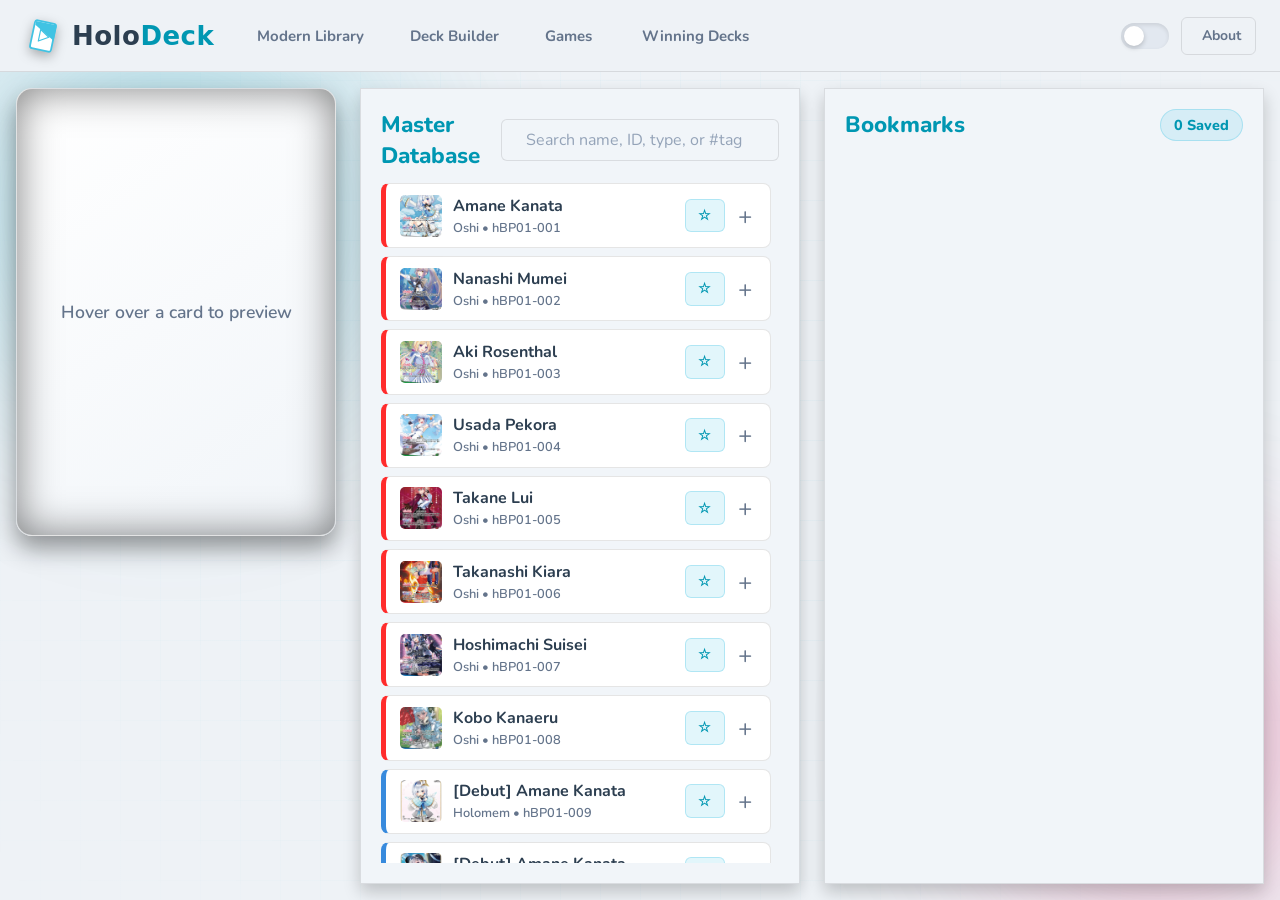
==== commit db9fb5f0: "hotfix animation update" ====
--- a/card-library.html
+++ b/card-library.html
@@ -28,7 +28,7 @@
       <div class="holo-bg-glow glow-cyan"></div>
       <div class="holo-bg-glow glow-pink"></div>
     </div>
-    <div id="navbar-placeholder"></div>
+    <div id="navbar-placeholder"><script src="js/navbar.js"></script></div>
     <div class="body-wrapper">
       <div class="main-wrapper">
         <div class="preview-panel">
--- a/css/polish.css
+++ b/css/polish.css
@@ -187,6 +187,9 @@
 .tab:active {
   transform: scale(0.96);
 }
+.chip.active {
+  animation: press-pop 0.26s var(--polish-ease);
+}
 
 .search-bar {
   transition: border-color 0.18s var(--polish-ease),
@@ -249,5 +252,99 @@
   animation: spinSnake 3s linear infinite !important;
 }
 #navbar-placeholder {
+  position: relative;
+  z-index: 100;
+  min-height: 72px;
   view-transition-name: main-navbar;
+}
+
+#navbar-placeholder .topbar {
+  padding: 0 clamp(12px, 2vw, 24px);
+}
+@media (max-width: 1024px) {
+  #navbar-placeholder {
+    min-height: 64px; /* Matches your mobile/tablet navbar height */
+  }
+}
+
+::view-transition-old(main-navbar),
+::view-transition-new(main-navbar) {
+  animation: none;
+  mix-blend-mode: normal;
+}
+#navbar-placeholder {
+  view-transition-name: main-navbar;
+}
+
+::view-transition-group(main-navbar) {
+  animation: none;
+}
+
+::view-transition-old(main-navbar) {
+  display: none;
+}
+
+::view-transition-new(main-navbar) {
+  animation: none;
+  opacity: 1;
+}
+
+/* Prevents an open dropdown from ghosting in the pinned navbar snapshot */
+html:active-view-transition #navbar-placeholder .dropdown-menu {
+  display: none !important;
+}
+/* ── Directional Tab Swap (Left/Right Slide + Fade) ── */
+.body-wrapper,
+main {
+  transition:
+    opacity 180ms cubic-bezier(0.4, 0, 0.2, 1),
+    transform 180ms cubic-bezier(0.4, 0, 0.2, 1);
+}
+
+/* Outgoing: slide left when moving to a right-hand tab, or slide right when moving back */
+body.tab-leave-next .body-wrapper,
+body.tab-leave-next main {
+  opacity: 0;
+  transform: translateX(-18px);
+  pointer-events: none;
+}
+
+body.tab-leave-prev .body-wrapper,
+body.tab-leave-prev main {
+  opacity: 0;
+  transform: translateX(18px);
+  pointer-events: none;
+}
+
+/* Incoming: enter from the opposite side to complete the glide */
+body.tab-enter-next .body-wrapper,
+body.tab-enter-next main {
+  animation: slide-in-from-right 230ms cubic-bezier(0.2, 0.8, 0.2, 1) both;
+}
+
+body.tab-enter-prev .body-wrapper,
+body.tab-enter-prev main {
+  animation: slide-in-from-left 230ms cubic-bezier(0.2, 0.8, 0.2, 1) both;
+}
+
+@keyframes slide-in-from-right {
+  from {
+    opacity: 0;
+    transform: translateX(18px);
+  }
+  to {
+    opacity: 1;
+    transform: translateX(0);
+  }
+}
+
+@keyframes slide-in-from-left {
+  from {
+    opacity: 0;
+    transform: translateX(-18px);
+  }
+  to {
+    opacity: 1;
+    transform: translateX(0);
+  }
 }
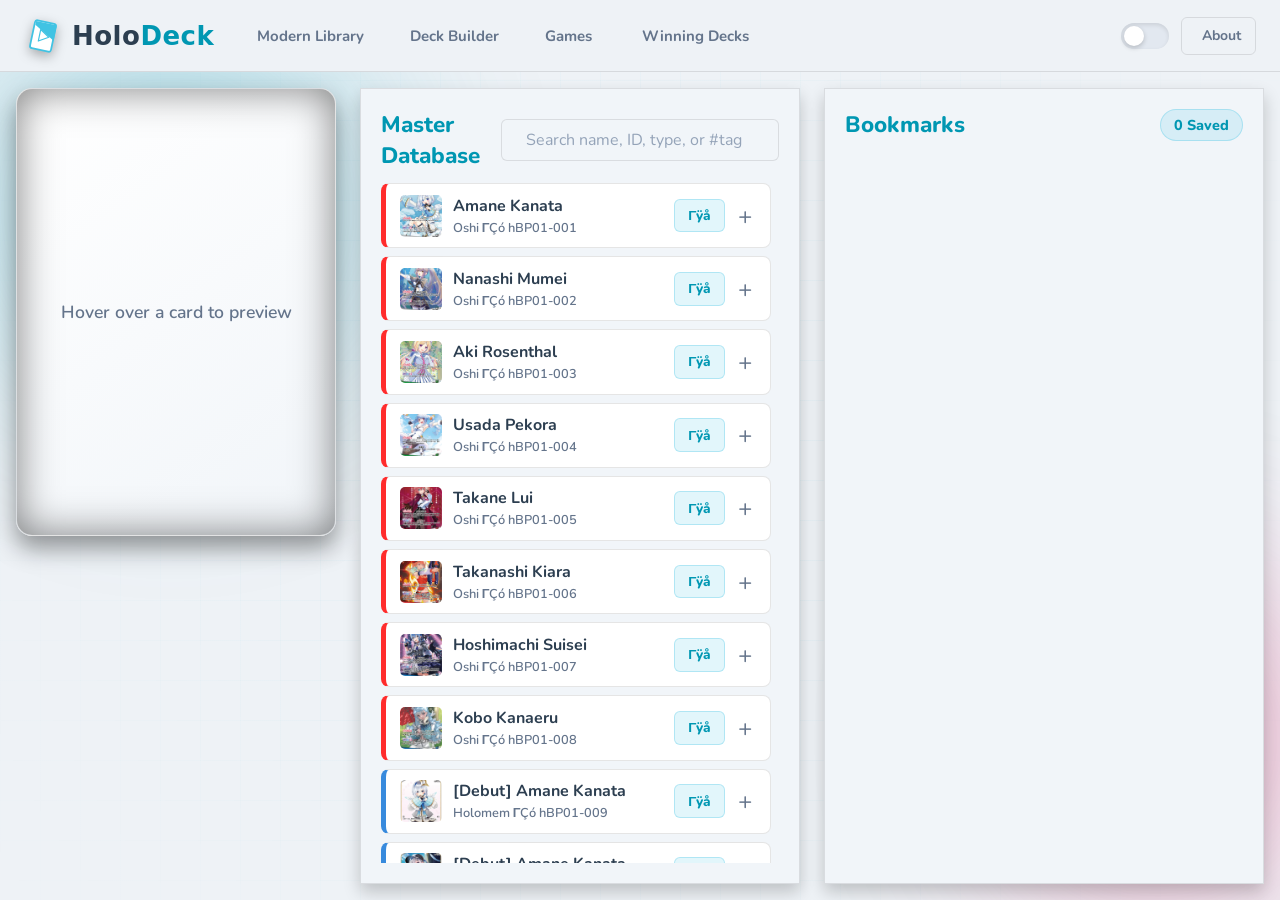
==== commit 8895dbea: "1.9.6 clean html seperation" ====
--- a/card-library.html
+++ b/card-library.html
@@ -20,6 +20,7 @@
     <link rel="stylesheet" href="css/card-library.css">
     <link rel="stylesheet" href="css/polish.css" />
     <script src="js/polish.js" defer></script>
+    <script type="module" src="js/card-library.js"></script>
   </head>
   <body>
     <div class="holo-bg-container">
@@ -28,7 +29,7 @@
       <div class="holo-bg-glow glow-cyan"></div>
       <div class="holo-bg-glow glow-pink"></div>
     </div>
-    <div id="navbar-placeholder"><script src="js/navbar.js"></script></div>
+    <div id="navbar-placeholder"></div>
     <div class="body-wrapper">
       <div class="main-wrapper">
         <div class="preview-panel">
@@ -219,861 +220,6 @@
         </p>
       </div>
     </div>
-
-    <script>
-      const csvFilesToLoad = [
-        "data/hBP01.csv",
-        "data/hBP02.csv",
-        "data/hBP03.csv",
-        "data/hBP04.csv",
-        "data/hBP05.csv",
-        "data/hBP06.csv",
-        "data/hBP07.csv",
-        "data/hBP08.csv",
-        "data/hBP09.csv",
-        "data/hEB01.csv",
-        "data/hSD.csv",
-      ];
-
-      let masterCardPool = [];
-      let currentFilteredPool = [];
-      let renderedCount = 0;
-      const CHUNK_SIZE = 30;
-
-      const synergyDictionary = {
-        holox: ["la+", "lui", "koyori", "chloe", "iroha", "holox"],
-        myth: ["calliope", "kiara", "ina'nis", "gura", "amelia", "myth"],
-        promise: ["fauna", "kronii", "mumei", "baelz", "irys", "promise"],
-        advent: [
-          "shiori",
-          "bijou",
-          "nerissa",
-          "fuwawa",
-          "mococo",
-          "fuwamoco",
-          "advent",
-        ],
-        justice: ["elizabeth", "gigi", "cecilia", "raora", "justice"],
-        gamers: ["fubuki", "mio", "okayu", "korone", "gamers"],
-        fantasy: ["pekora", "flare", "noel", "marine", "fantasy"],
-        "gen 0": ["sora", "robocosan", "azki", "miko", "suisei"],
-        "gen 1": ["mel", "fubuki", "matsuri", "aki", "haato"],
-        "gen 2": ["aqua", "shion", "ayame", "choco", "subaru"],
-      };
-
-      function getSynergyTerms(query) {
-        const lowerQuery = query.toLowerCase().trim();
-        for (const member in synergyDictionary) {
-          if (member.includes(lowerQuery) || lowerQuery.includes(member)) {
-            return synergyDictionary[member];
-          }
-        }
-        return [lowerQuery];
-      }
-
-      function getTypeColor(type) {
-        if (type === "Oshi") return "var(--holo-rose)";
-        if (type === "Holomem") return "var(--holo-blue)";
-        if (type === "Support") return "var(--holo-teal)";
-        if (type === "Cheer") return "var(--holo-orange)";
-        return "var(--border-dim)";
-      }
-
-      function parseCSV(text) {
-        let result = [];
-        let row = [];
-        let inQuotes = false;
-        let val = "";
-        for (let i = 0; i < text.length; i++) {
-          let char = text[i];
-          if (inQuotes) {
-            if (char === '"') {
-              if (i + 1 < text.length && text[i + 1] === '"') {
-                val += '"';
-                i++;
-              } else {
-                inQuotes = false;
-              }
-            } else {
-              val += char;
-            }
-          } else {
-            if (char === '"') {
-              inQuotes = true;
-            } else if (char === ",") {
-              row.push(val.trim());
-              val = "";
-            } else if (char === "\n" || char === "\r") {
-              row.push(val.trim());
-              result.push(row);
-              row = [];
-              val = "";
-              if (char === "\r" && i + 1 < text.length && text[i + 1] === "\n")
-                i++;
-            } else {
-              val += char;
-            }
-          }
-        }
-        if (val !== "" || row.length > 0) {
-          row.push(val.trim());
-          result.push(row);
-        }
-        return result;
-      }
-
-      async function initializeDatabase() {
-        let combinedDatabase = [];
-        for (const fileName of csvFilesToLoad) {
-          try {
-            const response = await fetch(fileName);
-            if (!response.ok) continue;
-            const text = await response.text();
-            if (text.trim().toLowerCase().startsWith("<!doctype html"))
-              continue;
-
-            const rows = parseCSV(text);
-            if (rows.length < 2) continue;
-
-            const headers = rows[0].map((h) =>
-              h.replace(/"/g, "").trim().toLowerCase(),
-            );
-            let typeIdx = 3,
-              hpIdx = 6,
-              tagsIdx = -1,
-              textIdx = 8;
-            for (let i = 0; i < headers.length; i++) {
-              if (headers[i].includes("type")) typeIdx = i;
-              if (headers[i].includes("life") || headers[i].includes("hp"))
-                hpIdx = i;
-              if (headers[i].includes("tag")) tagsIdx = i;
-              if (headers[i].includes("text")) textIdx = i;
-            }
-
-            for (let i = 1; i < rows.length; i++) {
-              const cols = rows[i];
-              if (cols.length < 3) continue;
-
-              const setCode = cols[0];
-              const nameRaw = cols[1];
-              if (
-                !setCode ||
-                !nameRaw ||
-                setCode.toLowerCase().includes("setcode")
-              )
-                continue;
-
-              let cardName = nameRaw;
-              const match = nameRaw.match(/\((.*?)\)/);
-              if (match) cardName = match[1].trim();
-
-              const typeRaw = cols[typeIdx] || "";
-              let cardType = "Unknown";
-              let bloomLevel = null;
-
-              if (typeRaw.toLowerCase().includes("holomem")) {
-                if (typeRaw.includes("Oshi")) cardType = "Oshi";
-                else {
-                  cardType = "Holomem";
-                  if (typeRaw.includes("Debut")) bloomLevel = "Debut";
-                  if (typeRaw.includes("1st")) bloomLevel = "1st";
-                  if (typeRaw.includes("2nd")) bloomLevel = "2nd";
-                  if (typeRaw.includes("Spot")) bloomLevel = "Spot";
-                }
-              } else if (typeRaw.includes("Support")) cardType = "Support";
-              else if (typeRaw.includes("Cheer")) cardType = "Cheer";
-
-              const hpRaw = cols[hpIdx];
-              let hp = hpRaw ? parseInt(hpRaw.replace(/,/g, "")) : null;
-              let rawSkills = cols[textIdx] || "None";
-              let rawTags = tagsIdx !== -1 ? cols[tagsIdx] || "" : "";
-              let finalSkillsText = rawTags
-                ? `${rawTags} | ${rawSkills}`
-                : rawSkills;
-
-              combinedDatabase.push({
-                card_name: cardName,
-                card_type: cardType,
-                bloom_level: bloomLevel,
-                card_id: setCode.trim(),
-                hp: isNaN(hp) ? null : hp,
-                skills_text: finalSkillsText,
-                thumbnail: null,
-                raw_type: typeRaw.toLowerCase(),
-              });
-            }
-          } catch (error) {}
-        }
-        masterCardPool = combinedDatabase;
-        document.getElementById("search-db-input").value = "";
-        renderCardPool("");
-      }
-
-      function getDeck() {
-        return localStorage.getItem("ocgCustomDeck")
-          ? JSON.parse(localStorage.getItem("ocgCustomDeck"))
-          : [];
-      }
-
-      function saveDeck(deckArray) {
-        localStorage.setItem("ocgCustomDeck", JSON.stringify(deckArray));
-        renderDeck();
-        updateBookmarkButtons();
-      }
-
-      function addCardToDeck(cardData) {
-        let deck = getDeck();
-        if (!deck.some((card) => card.card_id === cardData.card_id)) {
-          deck.push(cardData);
-          saveDeck(deck);
-        }
-      }
-
-      function removeCardFromDeck(index) {
-        let deck = getDeck();
-        deck.splice(index, 1);
-        saveDeck(deck);
-      }
-
-      function updateBookmarkButtons() {
-        const savedCardIds = new Set(getDeck().map((c) => c.card_id));
-        const buttons = document.querySelectorAll(".btn-bookmark-toggle");
-        buttons.forEach((btn) => {
-          const cardId = btn.getAttribute("data-card-id");
-          if (savedCardIds.has(cardId)) {
-            btn.outerHTML = `<button class="btn-saved btn-add btn-bookmark-toggle" data-card-id="${cardId}" onclick="event.stopPropagation();">✓</button>`;
-          } else {
-            btn.outerHTML = `<button class="btn-add btn-bookmark-toggle" data-card-id="${cardId}" onclick='event.stopPropagation(); window.handleAddClick("${cardId}")'>☆</button>`;
-          }
-        });
-      }
-
-      window.setPreview = function (imagePath) {
-        const previewImg = document.getElementById("large-card-preview");
-        const placeholder = document.getElementById("preview-placeholder");
-        if (previewImg && placeholder) {
-          previewImg.style.display = "block";
-          placeholder.style.display = "none";
-          previewImg.src = imagePath;
-        }
-      };
-
-      function formatSkillText(card) {
-        let rawText = card.skills_text || "None";
-
-        // 👉 THE FIX: Sanitize the angle brackets FIRST so names like <Fuwawa...> don't disappear
-        let safeText = rawText
-          .toString()
-          .replace(/</g, "&lt;")
-          .replace(/>/g, "&gt;");
-
-        // Now safely apply your line breaks
-        let text = safeText.replace(/\\n/g, "<br>").replace(/\n/g, "<br>");
-
-        let tags = "";
-        let mainText = text;
-
-        if (mainText.includes("|")) {
-          let parts = mainText.split("|");
-          tags = parts[0].trim();
-          mainText = parts.slice(1).join("|").trim();
-        }
-
-        let hashMatch = mainText.match(/#[a-zA-Z0-9_]+/g);
-        if (hashMatch) {
-          let extractedTags = hashMatch.join(" ");
-          if (tags) {
-            tags = [
-              ...new Set(tags.split(/\s+/).concat(extractedTags.split(/\s+/))),
-            ].join(" ");
-          } else {
-            tags = extractedTags;
-          }
-          mainText = mainText
-            .replace(/(<br>\s*)+$/g, "")
-            .replace(/^(<br>\s*)+/g, "")
-            .trim();
-        }
-
-        let skillText = mainText;
-        let artsText = "-";
-        let isHolomem = card.card_type === "Holomem";
-
-        if (isHolomem) {
-          let artsIndex = mainText.search(/(?:^|<br>)\s*Arts(?:\s|:)/);
-          if (artsIndex !== -1) {
-            skillText = mainText.substring(0, artsIndex).trim();
-            artsText = mainText
-              .substring(artsIndex)
-              .replace(/^(?:<br>)?\s*Arts:?\s*/, "")
-              .trim();
-          } else if (mainText.includes("Arts:") || mainText.includes("Arts ")) {
-            let splitIndex = mainText.indexOf("Arts:");
-            if (splitIndex === -1) splitIndex = mainText.indexOf("Arts ");
-            if (splitIndex !== -1 && splitIndex !== 0) {
-              skillText = mainText.substring(0, splitIndex).trim();
-              artsText = mainText.substring(splitIndex + 5).trim();
-            } else if (splitIndex === 0) {
-              skillText = "None";
-              artsText = mainText.substring(5).trim();
-            }
-          }
-        }
-
-        if (skillText === "" || skillText === "-" || skillText === "<br>")
-          skillText = "No skills listed.";
-        if (skillText.endsWith("<br>"))
-          skillText = skillText.substring(0, skillText.length - 4).trim();
-        if (skillText.startsWith("<br>"))
-          skillText = skillText.substring(4).trim();
-
-        let isLimited = false;
-        if (/\blimited\b/i.test(skillText) || /#?limited/i.test(tags)) {
-          isLimited = true;
-          tags = tags
-            .replace(/#?limited/i, "")
-            .replace(/\s+/g, " ")
-            .trim();
-          skillText = skillText.replace(/^Limited[:\.\-]?\s*(?:<br>\s*)*/i, "");
-          skillText = skillText.replace(
-            /<br>\s*Limited[:\.\-]?\s*(?:<br>\s*)*/i,
-            "<br>",
-          );
-          if (skillText === "" || skillText === "<br>")
-            skillText = "No skills listed.";
-        }
-
-        let label1 = "Card Effect";
-        let label1Color = "var(--holo-blue)";
-        let label1TextColor = "#fff";
-        let label2 = "Arts Skill";
-        let label2Color = "var(--holo-romance)";
-        let label2TextColor = "#fff";
-
-        if (isHolomem) {
-          if (
-            skillText.includes("Bloom Effect") ||
-            skillText.includes("Bloom effect")
-          ) {
-            label1 = "Bloom Effect";
-            skillText = skillText.replace(/Bloom [Ee]ffect:?\s*/, "");
-            label1Color = "var(--holo-blue)";
-          } else if (
-            skillText.includes("Collab Effect") ||
-            skillText.includes("Collab effect")
-          ) {
-            label1 = "Collab Effect";
-            skillText = skillText.replace(/Collab [Ee]ffect:?\s*/, "");
-            label1Color = "var(--danger)";
-          } else if (skillText.includes("Gift")) {
-            label1 = "Gift";
-            skillText = skillText.replace(/Gift:?\s*/, "");
-            label1Color = "var(--holo-teal)";
-            label1TextColor = "#FFF";
-          } else if (
-            skillText !== "None" &&
-            skillText !== "No skills listed."
-          ) {
-            label1 = "Auto Effect";
-            skillText = skillText.replace(/Auto [Ee]ffect:?\s*/, "");
-            label1Color = "var(--holo-orange)";
-            label1TextColor = "#000";
-          }
-        }
-
-        let formattedTagsHtml = "";
-        if (tags && tags.trim() !== "") {
-          formattedTagsHtml = `<div style="background: #FFFFFF; border: 1px solid #d1dce8; border-radius: 8px; padding: 0.75rem; box-shadow: 0 2px 4px rgba(0,0,0,0.02); margin-bottom: 0.75rem;"><div style="font-size: 0.85rem; text-transform: uppercase; font-weight: 800; margin-bottom: 0.5rem; color: #000; background: var(--holo-orange); display: inline-block; padding: 0.2rem 0.6rem; border-radius: 4px;">Tag</div><div style="font-weight: 800; color: var(--holo-blue); line-height: 1.5; font-size: 1.05rem;">${tags}</div></div>`;
-        }
-
-        let limitedBadgeHtml = isLimited
-          ? `<div style="font-size: 0.85rem; text-transform: uppercase; font-weight: 800; margin-bottom: 0.5rem; color: #fff; background: var(--danger); display: inline-block; padding: 0.2rem 0.6rem; border-radius: 4px; margin-left: 0.5rem;">Limited</div>`
-          : "";
-
-        let formattedSkillHtml = "";
-        if (
-          skillText !== "None" &&
-          skillText !== "No skills listed." &&
-          skillText.trim() !== ""
-        ) {
-          formattedSkillHtml = `<div style="background: #FFFFFF; border: 1px solid #d1dce8; border-radius: 8px; padding: 0.75rem; box-shadow: 0 2px 4px rgba(0,0,0,0.02); margin-bottom: 0.75rem;"><div style="font-size: 0.85rem; text-transform: uppercase; font-weight: 800; margin-bottom: 0.5rem; color: ${label1TextColor}; background: ${label1Color}; display: inline-block; padding: 0.2rem 0.6rem; border-radius: 4px;">${label1}</div>${limitedBadgeHtml}<div style="font-weight: 600; color: #171e30; line-height: 1.5; font-size: 1.05rem;">${skillText}</div></div>`;
-        }
-
-        let formattedArtsHtml =
-          artsText !== "-" && artsText !== ""
-            ? `<div style="background: #FFFFFF; border: 1px solid #d1dce8; border-radius: 8px; padding: 0.75rem; box-shadow: 0 2px 4px rgba(0,0,0,0.02);"><div style="font-size: 0.85rem; text-transform: uppercase; font-weight: 800; margin-bottom: 0.5rem; color: ${label2TextColor}; background: ${label2Color}; display: inline-block; padding: 0.2rem 0.6rem; border-radius: 4px;">${label2}</div><div style="font-weight: 600; color: #171e30; line-height: 1.5; font-size: 1.05rem;">${artsText}</div></div>`
-            : "";
-
-        return {
-          skillText,
-          artsText,
-          isLimited,
-          formattedTagsHtml,
-          formattedSkillHtml,
-          formattedArtsHtml,
-        };
-      }
-
-      function renderCardPool(searchQuery = "") {
-        const poolContainer = document.getElementById("scanned-pool");
-        const countDisplay = document.getElementById("cardCount");
-        if (masterCardPool.length === 0) return;
-
-        // 👉 NEW: Split the search query into individual words
-        const queryWords = searchQuery.toLowerCase().trim().split(/\s+/);
-
-        currentFilteredPool = masterCardPool.filter((card) => {
-          const nameSafe = card.card_name ? card.card_name.toLowerCase() : "";
-          const idSafe = card.card_id ? card.card_id.toLowerCase() : "";
-          const typeSafe = card.raw_type
-            ? card.raw_type
-            : card.card_type
-              ? card.card_type.toLowerCase()
-              : "";
-          const skillSafe = card.skills_text
-            ? card.skills_text.toLowerCase()
-            : "";
-          const bloomSafe = card.bloom_level
-            ? card.bloom_level.toLowerCase()
-            : "";
-
-          const isAltArt = card.card_id.includes("_");
-          const isSearchingPremium =
-            searchQuery.includes("_") ||
-            ["SR", "HR", "UR", "OUR", "SEC"].some((r) =>
-              searchQuery.toUpperCase().includes(r),
-            );
-          if (isAltArt && !isSearchingPremium) return false;
-
-          if (queryWords.length === 0 || queryWords[0] === "") return true;
-
-          // 👉 NEW: The card must match EVERY word you typed
-          return queryWords.every((word) => {
-            const synergyTerms = getSynergyTerms(word); // Checks for synergy/nicknames
-
-            // 👉 NEW: The card must match AT LEAST ONE of the synergy rules for this specific word
-            return synergyTerms.some((term) => {
-              const strictTypes = [
-                "oshi",
-                "holomem",
-                "support",
-                "cheer",
-                "tool",
-                "event",
-                "mascot",
-                "fan",
-                "staff",
-                "item",
-                "limited",
-                "debut",
-                "1st",
-                "2nd",
-                "spot",
-              ];
-              if (strictTypes.includes(term))
-                return typeSafe.includes(term) || bloomSafe.includes(term);
-              if (term.startsWith("#"))
-                return (
-                  skillSafe.includes(term) ||
-                  nameSafe.includes(term) ||
-                  bloomSafe.includes(term.substring(1))
-                );
-
-              // ── STRICT CHARACTER ISOLATION ──
-              const strictHolomemNames = [
-                "sora",
-                "roboco",
-                "robocosan",
-                "miko",
-                "suisei",
-                "azki",
-                "aki",
-                "haato",
-                "haachama",
-                "fubuki",
-                "matsuri",
-                "mel",
-                "aqua",
-                "shion",
-                "ayame",
-                "choco",
-                "subaru",
-                "mio",
-                "okayu",
-                "korone",
-                "pekora",
-                "flare",
-                "noel",
-                "marine",
-                "kanata",
-                "watame",
-                "towa",
-                "luna",
-                "lamy",
-                "nene",
-                "botan",
-                "polka",
-                "la+",
-                "lui",
-                "koyori",
-                "chloe",
-                "iroha",
-                "risu",
-                "moona",
-                "iofi",
-                "ollie",
-                "anya",
-                "reine",
-                "zeta",
-                "kaela",
-                "kobo",
-                "calliope",
-                "kiara",
-                "ina'nis",
-                "gura",
-                "amelia",
-                "irys",
-                "fauna",
-                "kronii",
-                "mumei",
-                "baelz",
-                "shiori",
-                "bijou",
-                "nerissa",
-                "fuwawa",
-                "mococo",
-                "fuwamoco",
-                "elizabeth",
-                "gigi",
-                "cecilia",
-                "raora",
-                "riona",
-                "niko",
-                "su",
-                "chihaya",
-                "vivi",
-                "ao",
-                "kanade",
-                "ririka",
-                "raden",
-                "hajime",
-              ];
-
-              if (strictHolomemNames.includes(term)) {
-                const isDirectMatch =
-                  nameSafe.includes(term) || skillSafe.includes(`#${term}`);
-                const isSupportMatch =
-                  (card.card_type === "Support" ||
-                    card.card_type === "Cheer") &&
-                  (nameSafe.includes(term) || skillSafe.includes(term));
-
-                let relatedGroups = [];
-                for (const group in synergyDictionary) {
-                  if (synergyDictionary[group].includes(term)) {
-                    relatedGroups.push(group);
-                  }
-                }
-                const isGroupSupport =
-                  (card.card_type === "Support" ||
-                    card.card_type === "Cheer") &&
-                  relatedGroups.some(
-                    (g) =>
-                      nameSafe.includes(g) ||
-                      skillSafe.includes(g) ||
-                      skillSafe.includes(`#${g.replace(/\s+/g, "")}`),
-                  );
-
-                return isDirectMatch || isSupportMatch || isGroupSupport;
-              }
-
-              return (
-                nameSafe.includes(term) ||
-                idSafe.includes(term) ||
-                typeSafe.includes(term) ||
-                skillSafe.includes(term) ||
-                bloomSafe.includes(term)
-              );
-            });
-          });
-        });
-
-        poolContainer.innerHTML = "";
-        renderedCount = 0;
-        if (countDisplay) countDisplay.textContent = currentFilteredPool.length;
-
-        if (currentFilteredPool.length === 0) {
-          poolContainer.innerHTML = `<div class="empty-state">No cards found matching "${searchQuery}".</div>`;
-          return;
-        }
-
-        loadNextChunk();
-      }
-
-      function loadNextChunk() {
-        const poolContainer = document.getElementById("scanned-pool");
-        const currentBookmarks = getDeck();
-        const savedCardIds = new Set(currentBookmarks.map((c) => c.card_id));
-        const endIndex = Math.min(
-          renderedCount + CHUNK_SIZE,
-          currentFilteredPool.length,
-        );
-        let htmlBuilder = "";
-
-        for (let i = renderedCount; i < endIndex; i++) {
-          const card = currentFilteredPool[i];
-          const isSaved = savedCardIds.has(card.card_id);
-          const type = card.card_type || "Type";
-          const level = card.bloom_level ? `[${card.bloom_level}] ` : "";
-          const id = card.card_id ? ` • ${card.card_id}` : "";
-          const typeColor = getTypeColor(type);
-
-          const setPrefix = card.card_id.split("-")[0];
-          const imagePath = card.thumbnail
-            ? card.thumbnail
-            : `images/${setPrefix}/${card.card_id}.webp`;
-
-          const imgTag = `<img src="${imagePath}" loading="lazy" class="card-thumb" onerror="this.onerror=null; this.outerHTML='<div class=\\'card-thumb\\' style=\\'background:#333; display:flex; align-items:center; justify-content:center; font-size:10px; color:#777;\\'>IMG</div>';"/>`;
-
-          const { formattedTagsHtml, formattedSkillHtml, formattedArtsHtml } =
-            formatSkillText(card);
-
-          let btnHtml = isSaved
-            ? `<button class="btn-saved btn-add btn-bookmark-toggle" data-card-id="${card.card_id}" onclick="event.stopPropagation();">✓</button>`
-            : `<button class="btn-add btn-bookmark-toggle" data-card-id="${card.card_id}" onclick='event.stopPropagation(); window.handleAddClick("${card.card_id}")'>☆</button>`;
-
-          htmlBuilder += `
-                  <div class="deck-history-item" style="border-left-color: ${typeColor};" onmouseenter="setPreview('${imagePath}')">
-                      <div class="deck-accordion-btn" onclick="toggleDeckAccordion(this); setPreview('${imagePath}')">
-                          <div class="card-info">
-                              ${imgTag}
-                              <div>
-                                  <div class="card-name">${level}${card.card_name}</div>
-                                  <div class="card-meta">${type}${id}</div>
-                              </div>
-                          </div>
-                          <div style="display: flex; align-items: center; gap: 8px;">
-                              ${btnHtml}
-                              <span class="accordion-icon">+</span>
-                          </div>
-                      </div>
-                      <div class="deck-accordion-content">
-                          <div class="card-details-box">
-                              <div class="proxy-header">
-                                  <div class="proxy-name">${level}${card.card_name}</div>
-                                  <div class="proxy-stats">${card.card_id}</div>
-                              </div>
-                              ${formattedTagsHtml}
-                              ${formattedSkillHtml}
-                              ${formattedArtsHtml}
-                          </div>
-                      </div>
-                  </div>
-              `;
-        }
-        poolContainer.insertAdjacentHTML("beforeend", htmlBuilder);
-        renderedCount = endIndex;
-      }
-
-      document
-        .getElementById("scanned-pool")
-        .addEventListener("scroll", function () {
-          if (this.scrollTop + this.clientHeight >= this.scrollHeight - 400) {
-            if (renderedCount < currentFilteredPool.length) loadNextChunk();
-          }
-        });
-
-      function renderDeck() {
-        const deckContainer = document.getElementById("current-deck");
-        const countDisplay = document.getElementById("deck-count");
-        const deck = getDeck();
-        countDisplay.innerText = deck.length;
-
-        if (deck.length === 0) {
-          deckContainer.innerHTML = `<div class="empty-state">You haven't bookmarked any cards yet. Search for a card in the database and tap "☆".</div>`;
-          return;
-        }
-
-        let htmlOutput = `<div style="display: flex; gap: 0.5rem; margin-bottom: 0.75rem; flex-shrink: 0;"><button onclick="window.exportDecklist()" class="btn-export" style="margin-bottom: 0; flex: 1;">📋 Copy to Clipboard</button><button onclick="window.clearAllBookmarks()" class="btn-clear" title="Clear All Bookmarks">🗑️ Clear All</button></div>`;
-
-        deck.forEach((card, index) => {
-          const type = card.card_type || "Type";
-          const level = card.bloom_level ? `[${card.bloom_level}] ` : "";
-          const typeColor = getTypeColor(type);
-          const setPrefix = card.card_id.split("-")[0];
-          const imagePath = card.thumbnail
-            ? card.thumbnail
-            : `images/${setPrefix}/${card.card_id}.webp`;
-          const imgTag = `<img src="${imagePath}" loading="lazy" class="card-thumb" onerror="this.onerror=null; this.outerHTML='<div class=\\'card-thumb\\' style=\\'background:#333; display:flex; align-items:center; justify-content:center; font-size:10px; color:#777;\\'>IMG</div>';"/>`;
-          const { formattedTagsHtml, formattedSkillHtml, formattedArtsHtml } =
-            formatSkillText(card);
-
-          htmlOutput += `
-                  <div class="deck-history-item" style="border-left-color: ${typeColor};" onmouseenter="setPreview('${imagePath}')">
-                      <div class="deck-accordion-btn" onclick="toggleDeckAccordion(this)">
-                          <div class="card-info">
-                              ${imgTag}
-                              <div>
-                                  <div class="card-name">${level}${card.card_name}</div>
-                                  <div class="card-meta">${type}</div>
-                              </div>
-                          </div>
-                          <div style="display: flex; align-items: center; gap: 8px;">
-                              <button class="btn-remove" onclick='handleRemoveClick(event, ${index})'>-</button>
-                              <span class="accordion-icon">+</span>
-                          </div>
-                      </div>
-                      <div class="deck-accordion-content">
-                          <div class="card-details-box">
-                              <div class="proxy-header">
-                                  <div class="proxy-name">${level}${card.card_name}</div>
-                                  <div class="proxy-stats">${card.card_id}</div>
-                              </div>
-                              ${formattedTagsHtml}
-                              ${formattedSkillHtml}
-                              ${formattedArtsHtml}
-                          </div>
-                      </div>
-                  </div>
-              `;
-        });
-        deckContainer.innerHTML = htmlOutput;
-      }
-
-      window.exportDecklist = function () {
-        const deck = getDeck();
-        if (deck.length === 0) return;
-        let exportText = "My Bookmarked Cards:\n\n";
-        deck.forEach((card) => {
-          const level = card.bloom_level ? `[${card.bloom_level}] ` : "";
-          const { skillText, artsText, isLimited } = formatSkillText(card);
-          exportText += `Code: ${card.card_id}\nName: ${level}${card.card_name}\n`;
-          if (
-            skillText !== "None" &&
-            skillText !== "No skills listed." &&
-            skillText.trim() !== ""
-          ) {
-            let limitedLabel = isLimited ? "[LIMITED] " : "";
-            exportText += `Skill:\n${limitedLabel}${skillText.replace(/<br>/g, "\n")}\n`;
-          }
-          if (artsText !== "-" && artsText !== "")
-            exportText += `Arts:\n${artsText.replace("Arts:", "").trim().replace(/<br>/g, "\n")}\n`;
-          exportText += `\n`;
-        });
-        navigator.clipboard
-          .writeText(exportText.trim())
-          .then(() => alert("Bookmark list copied to your clipboard!"));
-      };
-
-      window.clearAllBookmarks = function () {
-        if (confirm("Are you sure you want to remove ALL bookmarked cards?"))
-          saveDeck([]);
-      };
-
-      let searchTimeout;
-      document
-        .getElementById("search-db-input")
-        .addEventListener("input", (e) => {
-          clearTimeout(searchTimeout);
-          searchTimeout = setTimeout(() => {
-            renderCardPool(e.target.value);
-          }, 150);
-        });
-
-      window.handleAddClick = function (cardId) {
-        const cardToCopy = masterCardPool.find((c) => c.card_id === cardId);
-        if (cardToCopy) addCardToDeck(cardToCopy);
-      };
-      window.handleRemoveClick = function (event, deckIndex) {
-        event.stopPropagation();
-        removeCardFromDeck(deckIndex);
-      };
-
-      window.toggleDeckAccordion = function (element) {
-        const allActiveAccordions = document.querySelectorAll(
-          ".deck-accordion-btn.active",
-        );
-        allActiveAccordions.forEach((acc) => {
-          if (acc !== element) {
-            acc.classList.remove("active");
-            acc.nextElementSibling.style.maxHeight = null;
-          }
-        });
-        element.classList.toggle("active");
-        const content = element.nextElementSibling;
-        if (element.classList.contains("active")) {
-          content.style.maxHeight = content.scrollHeight + 150 + "px";
-          setTimeout(() => {
-            element.scrollIntoView({ behavior: "smooth", block: "nearest" });
-          }, 250);
-        } else {
-          content.style.maxHeight = null;
-        }
-      };
-
-      initializeDatabase();
-      /* ── ABOUT MODAL LOGIC ── */
-      window.openAboutModal = function () {
-        document.getElementById("about-modal").classList.add("open");
-        document.getElementById("about-overlay").classList.add("open");
-      };
-      window.closeAboutModal = function () {
-        document.getElementById("about-modal").classList.remove("open");
-        document.getElementById("about-overlay").classList.remove("open");
-      };
-
-      /* ── Visitor Counter── */
-      async function updateVisitorCounter() {
-        const counterEl = document.getElementById("visitor-count");
-        if (!counterEl) return;
-
-        try {
-          const response = await fetch(
-            "https://api.counterapi.dev/v1/hocg_db_siuspras/visits_2/up",
-          );
-          if (response.ok) {
-            const data = await response.json();
-            let count = data.count;
-            let displayStr = "";
-
-            if (count < 10) {
-              // For 1-9 visitors, just show the number
-              displayStr = count.toString();
-            } else {
-              // Find the magnitude (10, 100, 1000, 10000, etc.)
-              const magnitude = Math.pow(10, Math.floor(Math.log10(count)));
-
-              // Round down to the nearest leading digit based on that magnitude
-              const rounded = Math.floor(count / magnitude) * magnitude;
-
-              // Add commas for large numbers and append the "+"
-              displayStr = rounded.toLocaleString() + "+";
-            }
-
-            counterEl.innerText = displayStr;
-          } else {
-            counterEl.innerText = "Online";
-          }
-        } catch (error) {
-          counterEl.innerText = "1";
-        }
-      }
-
-      // Call it right at the bottom of your script setup
-      updateVisitorCounter();
-      // Closes the Games dropdown if the user clicks anywhere else on the screen
-      window.addEventListener("click", function (e) {
-        if (!e.target.closest(".dropdown")) {
-          document.querySelectorAll(".dropdown.open").forEach((dropdown) => {
-            dropdown.classList.remove("open");
-          });
-        }
-      });
-    </script>
-    <script
-      data-goatcounter="https://swifterstar02.goatcounter.com/count"
-      async
-      src="//gc.zgo.at/count.js"
-    ></script>
     <script src="js/version.js"></script>
     <script src="js/main.js"></script>
   </body>
--- a/css/polish.css
+++ b/css/polish.css
@@ -21,21 +21,20 @@
 }
 ::view-transition-old(root) {
   transform-origin: left center;
-  animation: page-curl 400ms ease-in both;
-  box-shadow: 16px 0 32px rgba(0, 0, 0, 0.3);
+  animation: page-curl 320ms ease-in both;
 }
 ::view-transition-new(root) {
-  animation: page-settle 400ms ease-out both;
+  animation: page-settle 320ms ease-out both;
 }
 @keyframes page-curl {
   to {
-    transform: perspective(1600px) rotateY(-90deg);
-    opacity: 0.7;
+    transform: perspective(1200px) rotateY(-90deg);
+    opacity: 0.4;
   }
 }
 @keyframes page-settle {
   from {
-    transform: scale(1.02);
+    transform: scale(1.01);
   }
 }
 
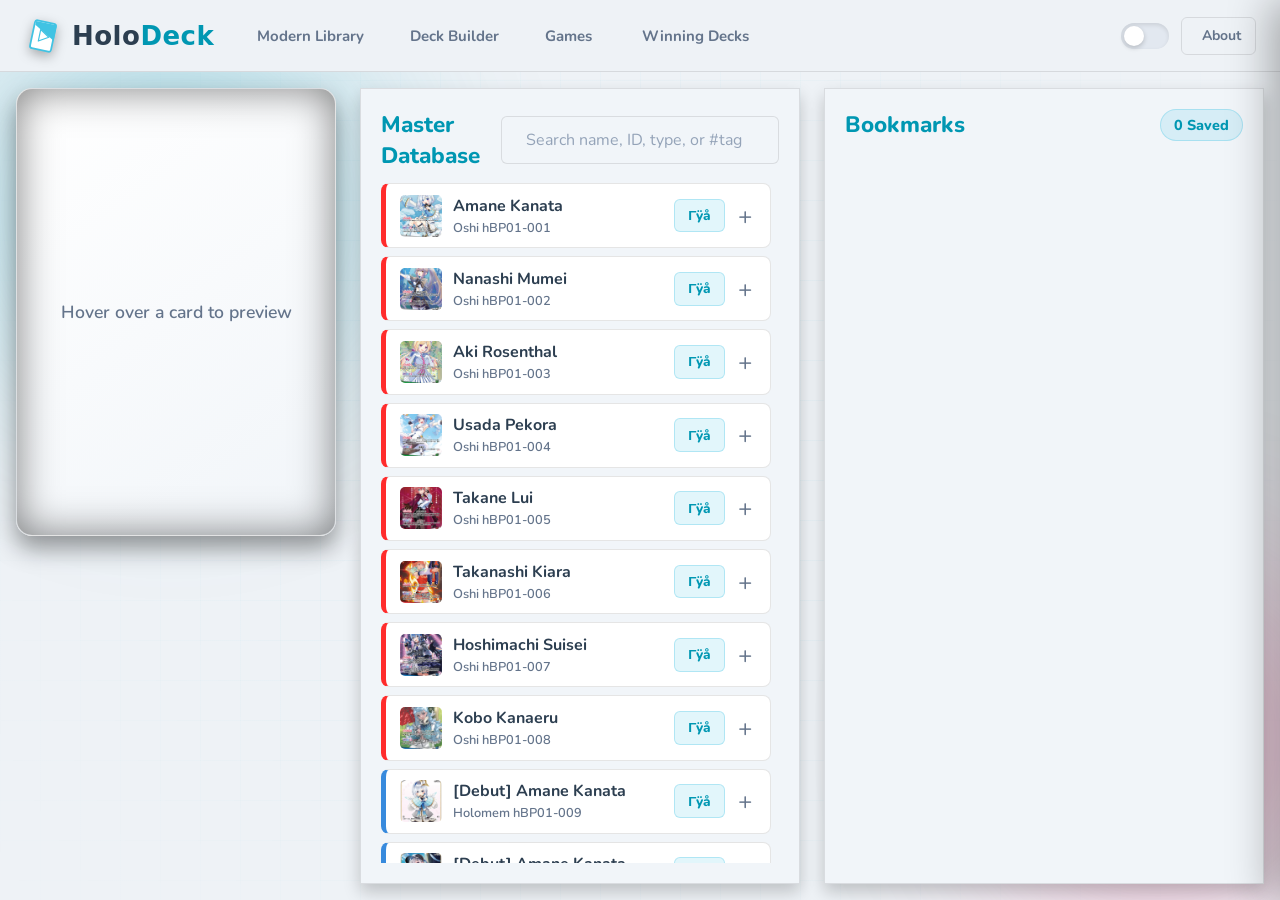
==== commit 0441f8fc: "1.9.7 Modals → bottom sheets on mobile/tablet: About, Admin, Update, Visual Deck, and Test Hand moda" ====
--- a/card-library.html
+++ b/card-library.html
@@ -220,7 +220,51 @@
         </p>
       </div>
     </div>
+    <!-- Scroll to top button -->
+    <button
+      id="scroll-to-top"
+      class="scroll-to-top"
+      aria-label="Scroll to top"
+      title="Back to top"
+    >
+      <i class="ti ti-arrow-up"></i>
+    </button>
     <script src="js/version.js"></script>
     <script src="js/main.js"></script>
+    <script>
+      (function() {
+        const btn = document.getElementById('scroll-to-top');
+        if (!btn) return;
+        const showAfter = 200;
+        const grids = () => Array.from(document.querySelectorAll('.card-grid, .card-list'));
+        function maxScroll() {
+          let m = 0;
+          grids().forEach(g => { if (g.scrollTop > m) m = g.scrollTop; });
+          // also check window scroll
+          if (window.scrollY > m) m = window.scrollY;
+          return m;
+        }
+        function onScroll() {
+          if (maxScroll() > showAfter) {
+            btn.classList.add('visible');
+          } else {
+            btn.classList.remove('visible');
+          }
+        }
+        grids().forEach(g => g.addEventListener('scroll', onScroll, { passive: true }));
+        window.addEventListener('scroll', onScroll, { passive: true });
+        const obs = new MutationObserver(() => {
+          grids().forEach(g => {
+            if (!g._sttBound) { g.addEventListener('scroll', onScroll, { passive: true }); g._sttBound = true; }
+          });
+        });
+        obs.observe(document.body, { childList: true, subtree: true });
+        onScroll();
+        btn.addEventListener('click', function() {
+          grids().forEach(g => g.scrollTo({ top: 0, behavior: 'smooth' }));
+          window.scrollTo({ top: 0, behavior: 'smooth' });
+        });
+      })();
+    </script>
   </body>
 </html>
--- a/css/component.css
+++ b/css/component.css
@@ -170,7 +170,8 @@
   border: 0.5px solid var(--border-dim);
   border-radius: 6px;
   padding: 0 16px;
-  height: 42px;
+  height: 48px;
+  min-height: 48px;
   width: 100%;
   max-width: 500px;
   transition: 0.2s;
@@ -302,11 +303,29 @@
   display: flex;
   align-items: center;
   justify-content: center;
+  min-height: 48px;
+  min-width: 48px;
+  border-radius: 12px;
 }
 .btn-close-modal:hover {
   color: var(--danger);
   transform: scale(1.1);
 }
+
+/* Mobile touch targets - all interactive elements */
+@media (max-width: 1024px) {
+  button, .btn, .chip, .tab, .btn-action,
+  input[type="text"], input[type="search"], input[type="email"], input[type="password"], 
+  input[type="number"], input[type="date"], select, textarea {
+    min-height: 48px;
+    min-width: 48px;
+  }
+  
+  input, select, textarea {
+    font-size: 16px !important; /* Prevent iOS zoom on focus */
+  }
+}
+
 .about-content {
   padding: 24px 20px;
   font-size: 15px;
@@ -386,16 +405,128 @@
   .topbar-center { display: none; }
   .topbar-right { display: none !important; justify-content: center; width: 100%; order: 4; margin-top: 8px; }
   
-  .burger-btn { display: flex; align-items: center; background: transparent; color: var(--brand-main); border: 1px solid var(--border-dim); padding: 4px 8px; border-radius: 6px; font-size: 24px; cursor: pointer; }
+  .burger-btn { 
+    display: flex; 
+    align-items: center; 
+    justify-content: center;
+    background: transparent; 
+    color: var(--brand-main); 
+    border: 1px solid var(--border-dim); 
+    padding: 0; 
+    width: 48px;
+    height: 48px;
+    border-radius: 12px; 
+    font-size: 24px; 
+    cursor: pointer; 
+  }
   
   .tabs { display: none !important; flex-direction: column; width: 100%; gap: 8px; padding: 10px 0; }
   .tabs.open { display: flex !important; }
-  .tab { width: 100%; justify-content: center; }
+  .tab:not(.mobile-drawer-nav .tab) { width: 100%; justify-content: center; }
 
   /* Mobile Dropdown Fix */
   .dropdown { flex-direction: column; }
   .dropdown-content { position: static; transform: none; width: 100%; box-shadow: none; border: 1px solid var(--border-dim); background: rgba(0, 0, 0, 0.2); }
   .burger-btn{display: flex;}
+}
+
+/* ── 10. MOBILE DRAWER (Off-canvas nav) ── */
+.mobile-drawer-overlay {
+  position: fixed;
+  inset: 0;
+  background: rgba(0, 0, 0, 0.5);
+  backdrop-filter: blur(4px);
+  -webkit-backdrop-filter: blur(4px);
+  z-index: 1500;
+  opacity: 0;
+  pointer-events: none;
+  transition: opacity 0.25s var(--ease);
+}
+.mobile-drawer-overlay.open {
+  opacity: 1;
+  pointer-events: auto;
+}
+
+.mobile-drawer {
+  position: fixed;
+  top: 0;
+  right: 0;
+  bottom: 0;
+  width: min(320px, 85vw);
+  max-width: 100%;
+  background: var(--navy-2);
+  border-left: 1px solid var(--border-dim);
+  z-index: 1501;
+  display: flex;
+  flex-direction: column;
+  transform: translateX(100%);
+  transition: transform 0.3s cubic-bezier(0.25, 0.8, 0.25, 1);
+  box-shadow: -10px 0 40px rgba(0, 0, 0, 0.3);
+}
+.mobile-drawer.open {
+  transform: translateX(0);
+}
+
+.mobile-drawer-header {
+  display: flex;
+  align-items: center;
+  justify-content: space-between;
+  padding: 16px 20px;
+  border-bottom: 1px solid var(--border-dim);
+  background: var(--navy-3);
+}
+.mobile-drawer-header .brand-logo { flex: 1; }
+.mobile-drawer-close {
+  background: transparent;
+  border: none;
+  color: var(--text-dim);
+  font-size: 24px;
+  cursor: pointer;
+  padding: 4px;
+  line-height: 1;
+  border-radius: 6px;
+  transition: 0.2s;
+}
+.mobile-drawer-close:hover { color: var(--danger); background: rgba(255, 82, 82, 0.1); }
+
+.mobile-drawer-nav {
+  flex: 1;
+  overflow-y: auto;
+  padding: 16px;
+  display: flex;
+  flex-direction: column;
+  gap: 8px;
+}
+.mobile-drawer-nav .tab {
+  width: 100%;
+  justify-content: flex-start;
+  padding: 14px 16px;
+  border-radius: 12px;
+  color: var(--text-bright) !important;
+  font-size: 16px;
+  font-weight: 700;
+  text-decoration: none;
+  visibility: visible !important;
+  opacity: 1 !important;
+}
+.mobile-drawer-nav .dropdown-content {
+  position: static;
+  transform: none;
+  box-shadow: none;
+  border: 1px solid var(--border-dim);
+  background: rgba(0, 0, 0, 0.1);
+  margin-top: 8px;
+  border-radius: 8px;
+}
+.mobile-drawer-nav .dropdown-item {
+  padding: 12px 20px;
+  text-align: left;
+  color: var(--text-bright) !important;
+  font-size: 15px;
+  font-weight: 600;
+  text-decoration: none;
+  visibility: visible !important;
+  opacity: 1 !important;
 }
 
 [data-deck="red"] {
@@ -571,4 +702,53 @@
 [data-theme="dark"] .toggle-thumb i,
 body.dark-mode .toggle-thumb i {
   color: #38bdf8; /* Moon icon color (cyan/light blue) */
+}
+
+/* ── SCROLL TO TOP BUTTON ── */
+.scroll-to-top {
+  position: fixed;
+  bottom: 24px;
+  right: 24px;
+  width: 48px;
+  height: 48px;
+  border-radius: 50%;
+  border: 1px solid var(--border-mid);
+  background: var(--navy-2);
+  color: var(--brand-main);
+  font-size: 20px;
+  cursor: pointer;
+  z-index: 900;
+  display: flex;
+  align-items: center;
+  justify-content: center;
+  opacity: 0;
+  transform: translateY(20px);
+  pointer-events: none;
+  transition:
+    opacity 0.25s var(--ease),
+    transform 0.25s var(--ease),
+    background-color 0.18s var(--ease);
+  box-shadow: 0 6px 20px rgba(0, 0, 0, 0.25);
+  touch-action: manipulation;
+}
+.scroll-to-top.visible {
+  opacity: 1;
+  transform: translateY(0);
+  pointer-events: auto;
+}
+.scroll-to-top:hover {
+  background: var(--brand-main);
+  color: #fff;
+  border-color: var(--brand-main);
+}
+.scroll-to-top:active {
+  transform: translateY(0) scale(0.94);
+}
+@media (max-width: 1024px) {
+  .scroll-to-top {
+    bottom: calc(16px + env(safe-area-inset-bottom));
+    right: 16px;
+    width: 44px;
+    height: 44px;
+  }
 }
--- a/css/card-library.css
+++ b/css/card-library.css
@@ -16,7 +16,8 @@
         border: 0.5px solid var(--border-dim);
         border-radius: 6px;
         padding: 0 16px;
-        height: 42px;
+        height: 48px;
+        min-height: 48px;
         width: 100%;
         max-width: 500px;
         transition: 0.2s;
@@ -433,6 +434,26 @@
           font-size: 12px;
         }
       }
+
+      /* About modal becomes a bottom sheet on phones */
+      @media (max-width: 1024px) {
+        .about-modal {
+          top: auto;
+          bottom: 0;
+          left: 0;
+          right: 0;
+          width: 100%;
+          max-width: none;
+          max-height: 88dvh;
+          border-radius: 22px 22px 0 0;
+          transform: translateY(100%);
+          padding-bottom: env(safe-area-inset-bottom);
+        }
+
+        .about-modal.open {
+          transform: translateY(0);
+        }
+      }
       .btn-close-modal {
         background: transparent;
         border: none;
@@ -440,6 +461,12 @@
         font-size: 20px;
         cursor: pointer;
         transition: 0.2s;
+        display: flex;
+        align-items: center;
+        justify-content: center;
+        min-height: 48px;
+        min-width: 48px;
+        border-radius: 12px;
       }
       .btn-close-modal:hover {
         color: var(--danger);
@@ -611,7 +638,7 @@
   }
 
   .btn-action {
-    min-height: 44px;
+    min-height: 48px;
   }
 
   #navbar-placeholder .topbar {
@@ -641,3 +668,18 @@
     height: 50px;
   }
 }
+
+/* Narrow phones - 1 column grid */
+@media (max-width: 480px) {
+  .main-wrapper {
+    grid-template-columns: 1fr !important;
+  }
+  
+  .panel {
+    padding: 12px;
+  }
+  
+  .body-wrapper {
+    padding: 8px 8px calc(20px + env(safe-area-inset-bottom));
+  }
+}
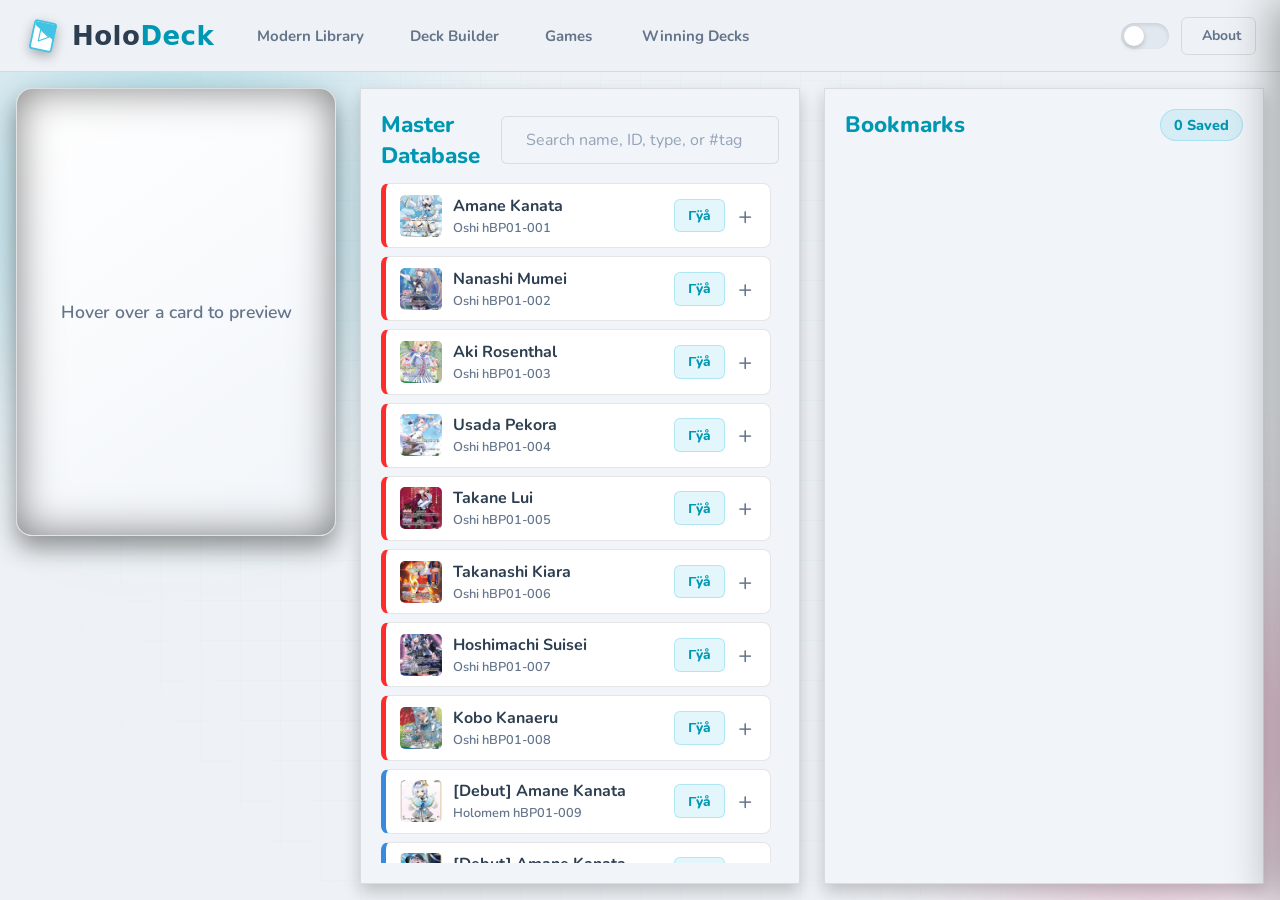
==== commit 0801149a: "Hot fix Fixed the tournaments Add/Edit modals never painting — HTML was missing two </div>, so the E" ====
--- a/card-library.html
+++ b/card-library.html
@@ -15,7 +15,7 @@
       href="https://cdn.jsdelivr.net/npm/@tabler/icons-webfont@latest/tabler-icons.min.css"
     />
     <link rel="icon" type="image/svg+xml" href="images/Holodeck-logo.svg.svg" />
-    <link rel="stylesheet" href="css/component.css" />
+    <link rel="stylesheet" href="css/component.css?v=4" />
     <link rel="stylesheet" href="css/theme.css" />
     <link rel="stylesheet" href="css/card-library.css">
     <link rel="stylesheet" href="css/polish.css" />
--- a/css/component.css
+++ b/css/component.css
@@ -216,6 +216,9 @@
 .btn-about-header i { font-size: 16px; color: var(--brand-main); }
 
 /* ── MODALS & OVERLAYS ── */
+/* Hidden with display:none so a closed overlay can never sit invisible on
+   top of the page (which made the site unclickable) or fail to paint after
+   an interrupted opacity transition. */
 .about-overlay {
   position: fixed;
   top: 0;
@@ -226,21 +229,25 @@
   backdrop-filter: blur(4px);
   -webkit-backdrop-filter: blur(4px);
   z-index: 2000;
-  opacity: 0;
-  pointer-events: none;
-  transition: opacity 0.3s ease;
+  display: none;
+}
+.about-overlay.open {
+  display: flex;
+  align-items: center;
+  justify-content: center;
 }
 .about-overlay.open .about-modal {
   opacity: 1;
   pointer-events: auto;
+  visibility: visible;
 }
 
 .about-modal {
   position: fixed;
   top: 50%;
   left: 50%;
-  transform: translate(-50%, -45%) scale(0.95);
-  background: var(--navy-2);
+  transform: translate(-50%, -50%) scale(0.95);
+  background: var(--navy-2, #0f1a2b);
   border: 1px solid var(--border-mid);
   border-radius: 16px;
   width: 90%;
@@ -248,16 +255,18 @@
   max-height: 85vh;
   z-index: 2001;
   opacity: 0;
+  visibility: hidden;
   pointer-events: none;
-  transition: all 0.3s cubic-bezier(0.25, 0.8, 0.25, 1);
+  transition: transform 0.3s cubic-bezier(0.25, 0.8, 0.25, 1), opacity 0.25s ease;
   display: flex;
   flex-direction: column;
   box-shadow: 0 10px 40px rgba(0, 0, 0, 0.8);
 }
 .about-modal.open {
   opacity: 1;
+  visibility: visible;
   pointer-events: auto;
-  transform: translate(-50%, -50%) scale(1);
+  transform: translate(-50%, -50%);
 }
 
 .about-header {
--- a/css/card-library.css
+++ b/css/card-library.css
@@ -451,7 +451,7 @@
         }
 
         .about-modal.open {
-          transform: translateY(0);
+          transform: translateY(0) !important;
         }
       }
       .btn-close-modal {
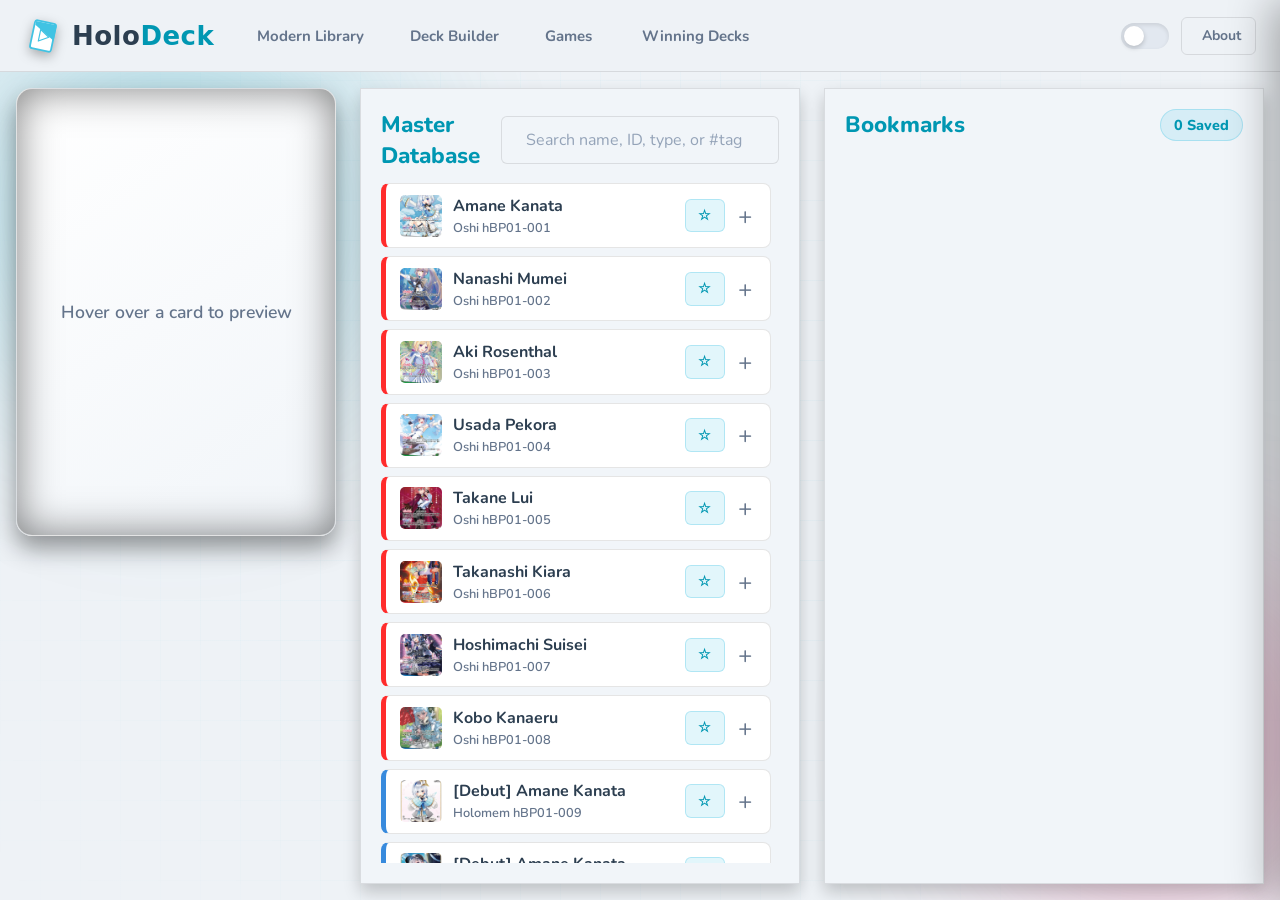
==== commit 746c6659: "hotfox" ====
--- a/card-library.html
+++ b/card-library.html
@@ -20,7 +20,7 @@
     <link rel="stylesheet" href="css/card-library.css">
     <link rel="stylesheet" href="css/polish.css" />
     <script src="js/polish.js" defer></script>
-    <script type="module" src="js/card-library.js"></script>
+    <script type="module" src="js/card-library.js?v=4"></script>
   </head>
   <body>
     <div class="holo-bg-container">
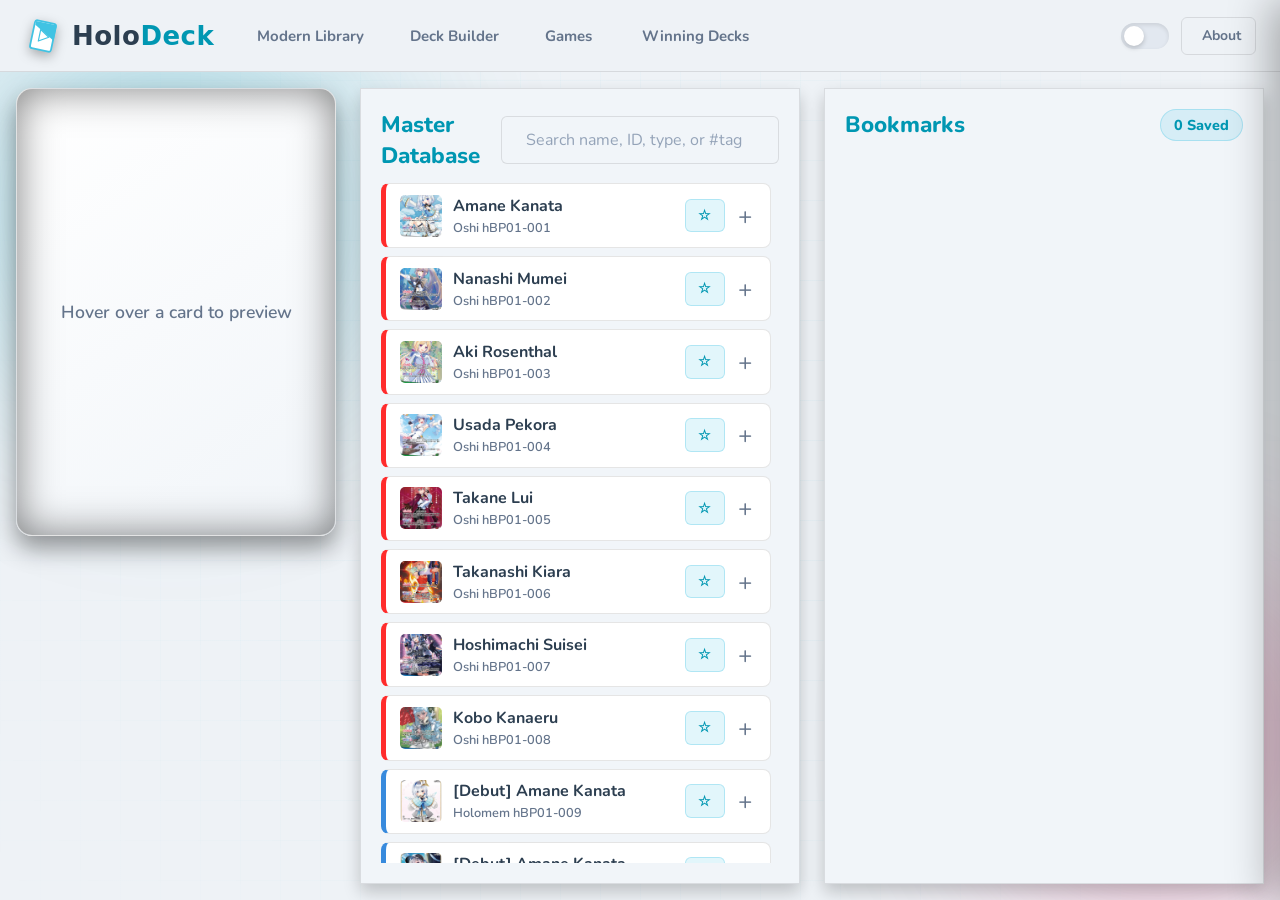
==== commit 7b2cc6f1: "1.9,7 feat: mobile/tablet usability overhaul (touch targets, modals, performance)  - Touch targets ≥" ====
--- a/card-library.html
+++ b/card-library.html
@@ -15,12 +15,12 @@
       href="https://cdn.jsdelivr.net/npm/@tabler/icons-webfont@latest/tabler-icons.min.css"
     />
     <link rel="icon" type="image/svg+xml" href="images/Holodeck-logo.svg.svg" />
-    <link rel="stylesheet" href="css/component.css?v=4" />
+    <link rel="stylesheet" href="css/component.css?v=5" />
     <link rel="stylesheet" href="css/theme.css" />
     <link rel="stylesheet" href="css/card-library.css">
     <link rel="stylesheet" href="css/polish.css" />
     <script src="js/polish.js" defer></script>
-    <script type="module" src="js/card-library.js?v=4"></script>
+    <script type="module" src="js/card-library.js?v=5"></script>
   </head>
   <body>
     <div class="holo-bg-container">
@@ -37,6 +37,7 @@
             <img
               id="large-card-preview"
               src=""
+              decoding="async"
               onerror="
                 this.style.display = 'none';
                 document.getElementById('preview-placeholder').style.display =
--- a/css/component.css
+++ b/css/component.css
@@ -149,8 +149,8 @@
         position: absolute;
         inset: 0;
         background:var(--overlay-bg);
-        backdrop-filter: blur(4px);
-        -webkit-backdrop-filter: blur(4px);
+        backdrop-filter: blur(2px);
+        -webkit-backdrop-filter: blur(2px);
         opacity: 0;
         transition: opacity 0.2s ease;
         padding: 14px;
@@ -226,8 +226,8 @@
   right: 0;
   bottom: 0;
   background: rgba(11, 17, 26, 0.7);
-  backdrop-filter: blur(4px);
-  -webkit-backdrop-filter: blur(4px);
+  backdrop-filter: blur(2px);
+  -webkit-backdrop-filter: blur(2px);
   z-index: 2000;
   display: none;
 }
@@ -444,8 +444,8 @@
   position: fixed;
   inset: 0;
   background: rgba(0, 0, 0, 0.5);
-  backdrop-filter: blur(4px);
-  -webkit-backdrop-filter: blur(4px);
+  backdrop-filter: blur(2px);
+  -webkit-backdrop-filter: blur(2px);
   z-index: 1500;
   opacity: 0;
   pointer-events: none;
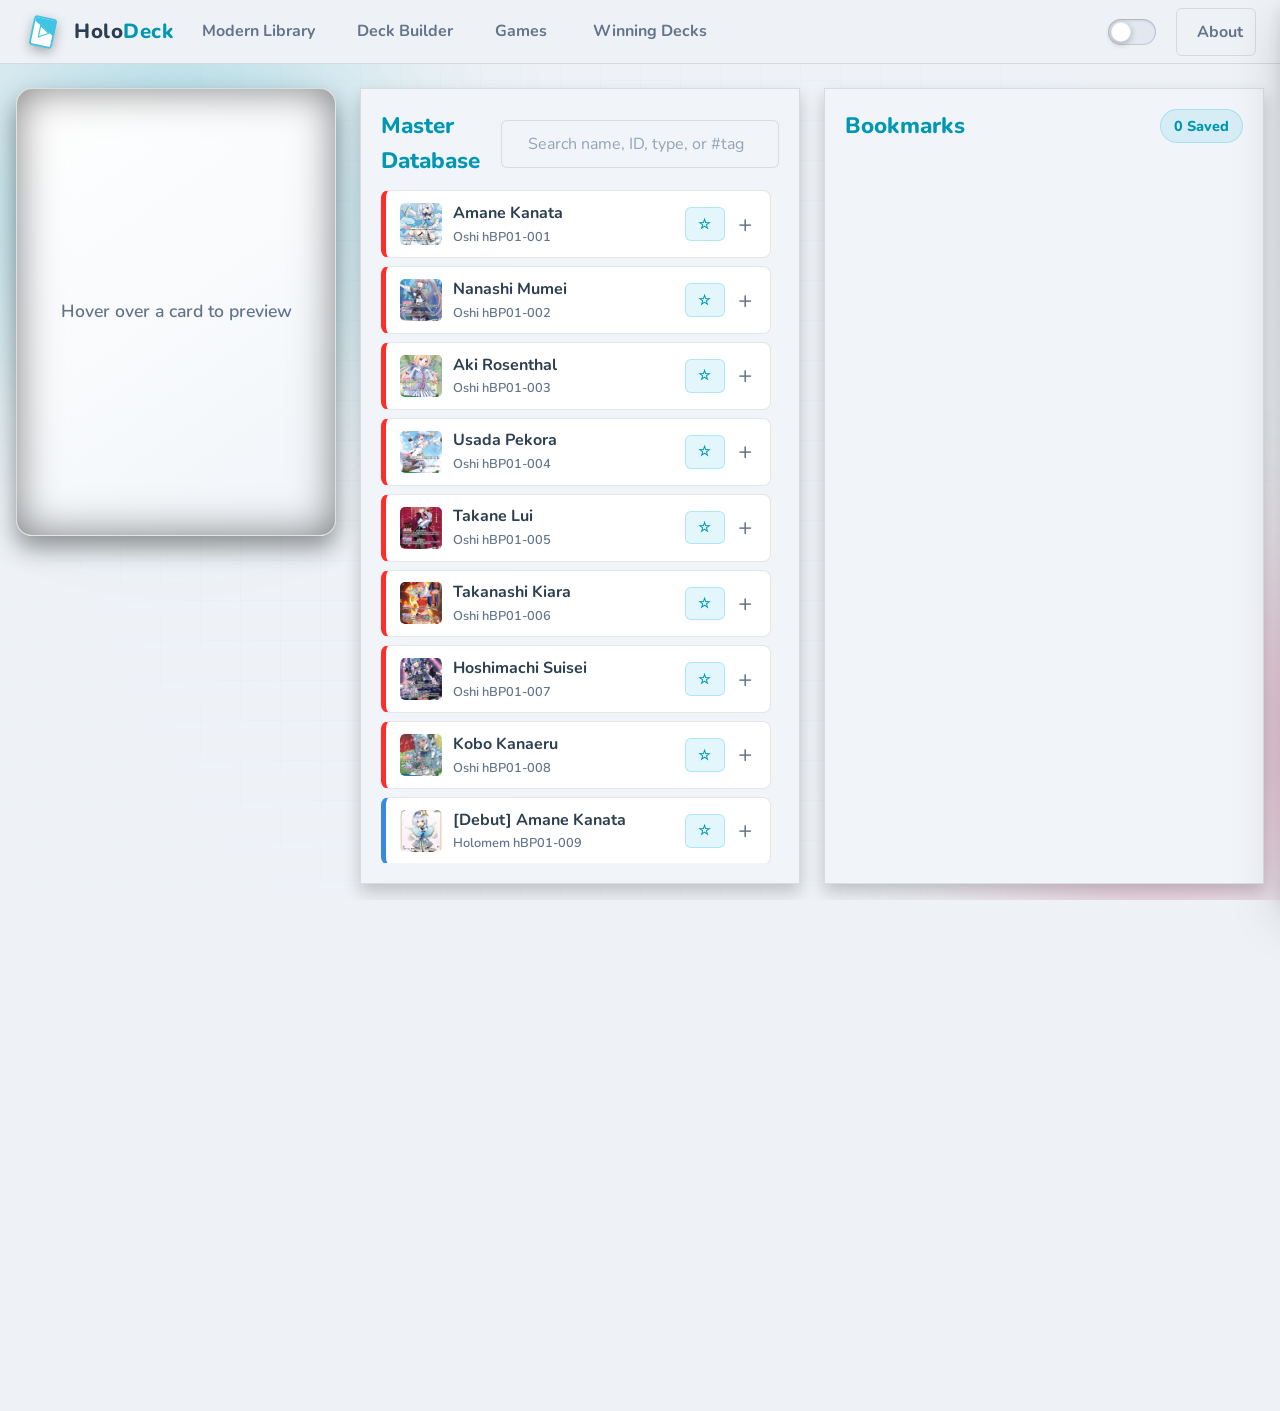
==== commit a62b3c3b: "test" ====
--- a/card-library.html
+++ b/card-library.html
@@ -15,12 +15,12 @@
       href="https://cdn.jsdelivr.net/npm/@tabler/icons-webfont@latest/tabler-icons.min.css"
     />
     <link rel="icon" type="image/svg+xml" href="images/Holodeck-logo.svg.svg" />
-    <link rel="stylesheet" href="css/component.css?v=5" />
-    <link rel="stylesheet" href="css/theme.css" />
-    <link rel="stylesheet" href="css/card-library.css">
-    <link rel="stylesheet" href="css/polish.css" />
-    <script src="js/polish.js" defer></script>
-    <script type="module" src="js/card-library.js?v=5"></script>
+    <link rel="stylesheet" href="css/theme.css?v=1.9.9" />
+    <link rel="stylesheet" href="css/component.css?v=1.9.9" />
+    <link rel="stylesheet" href="css/card-library.css?v=1.9.9">
+    <link rel="stylesheet" href="css/polish.css?v=1.9.9" />
+    <script src="js/polish.js?v=1.9.9" defer></script>
+    <script type="module" src="js/card-library.js?v=1.9.9"></script>
   </head>
   <body>
     <div class="holo-bg-container">
@@ -230,8 +230,8 @@
     >
       <i class="ti ti-arrow-up"></i>
     </button>
-    <script src="js/version.js"></script>
-    <script src="js/main.js"></script>
+    <script src="js/version.js?v=1.9.9"></script>
+    <script src="js/main.js?v=1.9.9"></script>
     <script>
       (function() {
         const btn = document.getElementById('scroll-to-top');
--- a/css/theme.css
+++ b/css/theme.css
@@ -1,6 +1,12 @@
-/* ☀️ LIGHT THEME (Soft Sky & Slate - Default) */
+/* =========================================
+   THEME.CSS - Global Design Tokens
+   Single source of truth for colors, spacing, typography,
+   elevation, motion, and interaction primitives.
+   All pages import this first.
+========================================= */
+
+/* ── CARD EFFECT COLORS (Semantic — do not change) ── */
 :root {
-  /* ── CARD EFFECT COLORS (DO NOT CHANGE) ── */
   --holo-teal: #1d9e75;
   --holo-rose: #ff2c2c;
   --holo-romance: #ff2c72;
@@ -8,60 +14,355 @@
   --holo-blue: #378add;
   --brand-orange: #ef9f27;
   --danger: #ff5252;
+  --success: #22c55e;
+  --warning: #f59e0b;
+  --info: #3b82f6;
 
   /* ── BRAND UI THEME (Deepened for Light Mode Contrast) ── */
-  --brand-main: #0097b2; /* Deep Cyan so it's readable on white */
-  --brand-hover: #007a90; 
-  --brand-pink: #d81b60; /* Deeper pink */
-
-  /* ── LAYOUT (Overriding your "navy" names with Light colors) ── */
-  --navy: #EEF2F6;       /* Main Background: Soft grayish-blue */
-  --navy-2: #FFFFFF;     /* Panels, Cards, Navbar: Pure White */
-  --navy-3: #F1F5F9;     /* Hover states / Dropdowns */
-  --navy-4: #E2E8F0;     /* Deeper UI elements */
-
-  /* Crisper, subtle gray borders */
+  --brand-main: #0097b2;
+  --brand-hover: #007a90;
+  --brand-pink: #d81b60;
+
+  /* ── SPACING SCALE (4px base) ── */
+  --space-0: 0;
+  --space-1: 4px;
+  --space-2: 8px;
+  --space-3: 12px;
+  --space-4: 16px;
+  --space-5: 20px;
+  --space-6: 24px;
+  --space-8: 32px;
+  --space-10: 40px;
+  --space-12: 48px;
+  --space-16: 64px;
+  --space-20: 80px;
+
+  /* ── RADIUS SCALE ── */
+  --radius-sm: 6px;
+  --radius-md: 10px;
+  --radius-lg: 14px;
+  --radius-xl: 18px;
+  --radius-2xl: 24px;
+  --radius-full: 9999px;
+  --radius-panel: var(--radius-xl);
+  --radius-panel-sm: var(--radius-lg);
+
+  /* ── ELEVATION / SHADOW SYSTEM ── */
+  --elevation-0: none;
+  --elevation-1: 0 1px 3px rgba(0, 0, 0, 0.08), 0 1px 2px rgba(0, 0, 0, 0.06);
+  --elevation-2: 0 4px 12px rgba(0, 0, 0, 0.1), 0 2px 4px rgba(0, 0, 0, 0.06);
+  --elevation-3: 0 12px 28px rgba(0, 0, 0, 0.12), 0 4px 8px rgba(0, 0, 0, 0.08);
+  --elevation-4: 0 20px 48px rgba(0, 0, 0, 0.15), 0 8px 16px rgba(0, 0, 0, 0.1);
+  --elevation-glow: 0 0 24px rgba(0, 229, 255, 0.18), 0 0 48px rgba(0, 229, 255, 0.1);
+
+  /* ── BORDER WIDTHS ── */
+  --border-w-thin: 0.5px;
+  --border-w: 1px;
+  --border-w-thick: 2px;
+
+  /* ── LIGHT THEME DEFAULTS (Soft Sky & Slate) ── */
+  --navy: #EEF2F6;
+  --navy-2: #FFFFFF;
+  --navy-3: #F1F5F9;
+  --navy-4: #E2E8F0;
+  
   --border-dim: rgba(0, 0, 0, 0.1);
   --border-mid: rgba(0, 0, 0, 0.2);
-
-  /* ── TYPOGRAPHY ── */
-  --text-bright: #2C3E50; /* Deep slate (Replacing white for main text) */
-  --text-mid: #64748B;    /* Medium gray for secondary text */
-  --text-dim: #94A3B8;    /* Dim gray */
-
-  --tag-r: 4px;
-
+  --border-strong: rgba(0, 0, 0, 0.3);
+  
+  --text-bright: #2C3E50;
+  --text-mid: #64748B;
+  --text-dim: #94A3B8;
+  
+  --surface-0: var(--navy);
+  --surface-1: var(--navy-2);
+  --surface-2: var(--navy-3);
+  --surface-3: var(--navy-4);
+  
   --overlay-bg: rgba(255, 255, 255, 0.75);
-}
-
-/* 🌙 DARK THEME (Your Exact Original Neon/Navy Theme) */
+  --overlay-backdrop: blur(2px);
+
+  /* ── TYPOGRAPHY SCALE ── */
+  --font-sans: "Nunito", system-ui, -apple-system, sans-serif;
+  --font-mono: "JetBrains Mono", "Fira Code", monospace;
+
+  --text-display: clamp(28px, 4vw, 40px);
+  --text-h1: clamp(24px, 3.5vw, 32px);
+  --text-h2: clamp(20px, 3vw, 26px);
+  --text-h3: clamp(18px, 2.5vw, 22px);
+  --text-h4: 16px;
+  --text-body: 16px;
+  --text-sm: 16px;
+  --text-xs: 14px;
+  --text-micro: 12px;
+
+  --font-weight-normal: 400;
+  --font-weight-medium: 500;
+  --font-weight-semibold: 600;
+  --font-weight-bold: 700;
+  --font-weight-extrabold: 800;
+
+  --line-height-tight: 1.15;
+  --line-height-snug: 1.35;
+  --line-height-normal: 1.55;
+  --line-height-relaxed: 1.7;
+
+  /* ── MOTION / DURATION / EASING ── */
+  --duration-instant: 0ms;
+  --duration-fast: 120ms;
+  --duration-normal: 200ms;
+  --duration-slow: 320ms;
+  --duration-slower: 480ms;
+
+  --ease-in: cubic-bezier(0.4, 0, 1, 1);
+  --ease-out: cubic-bezier(0, 0, 0.2, 1);
+  --ease-in-out: cubic-bezier(0.4, 0, 0.2, 1);
+  --ease-spring: cubic-bezier(0.34, 1.56, 0.64, 1);
+  --ease: var(--ease-out);
+
+  /* ── INTERACTION PRIMITIVES ── */
+  --tap: 48px;
+  --tap-lg: 52px;
+  --tap-xl: 56px;
+
+  --focus-ring: 0 0 0 3px rgba(0, 229, 255, 0.45);
+  --focus-ring-inset: inset 0 0 0 2px rgba(0, 229, 255, 0.6);
+
+  --transition-fast: background-color var(--duration-fast) var(--ease),
+    border-color var(--duration-fast) var(--ease),
+    color var(--duration-fast) var(--ease),
+    box-shadow var(--duration-fast) var(--ease),
+    transform var(--duration-fast) var(--ease);
+
+  --transition-normal: background-color var(--duration-normal) var(--ease),
+    border-color var(--duration-normal) var(--ease),
+    color var(--duration-normal) var(--ease),
+    box-shadow var(--duration-normal) var(--ease),
+    transform var(--duration-normal) var(--ease);
+
+  --transition-slow: background-color var(--duration-slow) var(--ease),
+    border-color var(--duration-slow) var(--ease),
+    color var(--duration-slow) var(--ease),
+    box-shadow var(--duration-slow) var(--ease),
+    transform var(--duration-slow) var(--ease);
+}
+
+/* 🌙 DARK THEME (Canonical Neon/Navy — explicit) */
 html[data-theme="dark"] {
-  /* ── HOLOLIVE BRAND UI THEME (NEON POP) ── */
-  --brand-main: #00e5ff; 
-  --brand-hover: #00bfff; 
-  --brand-pink: #ff1e89; 
-
-  /* ── DEEP NAVY LAYOUT ── */
+  --brand-main: #00e5ff;
+  --brand-hover: #00bfff;
+  --brand-pink: #ff1e89;
+
   --navy: #0b111a;
   --navy-2: #15202b;
   --navy-3: #1a2636;
   --navy-4: #243447;
 
-  /* Crisper, slightly brighter glowing borders */
-  --border-dim: rgba(0, 229, 255, 0.2);
-  --border-mid: rgba(0, 229, 255, 0.45);
-
-  /* ── TYPOGRAPHY ── */
-  --text-bright: #ffffff; 
-  --text-mid: #a1b0c7; 
+  --border-dim: rgba(0, 229, 255, 0.15);
+  --border-mid: rgba(0, 229, 255, 0.35);
+  --border-strong: rgba(0, 229, 255, 0.55);
+
+  --text-bright: #ffffff;
+  --text-mid: #a1b0c7;
   --text-dim: #475569;
 
+  --surface-0: var(--navy);
+  --surface-1: var(--navy-2);
+  --surface-2: var(--navy-3);
+  --surface-3: var(--navy-4);
+
   --overlay-bg: rgba(11, 17, 26, 0.85);
-}
-
-/* Smooth transition for the whole page */
+  --overlay-backdrop: blur(2px);
+
+  --focus-ring: 0 0 0 3px rgba(0, 229, 255, 0.45);
+  --focus-ring-inset: inset 0 0 0 2px rgba(0, 229, 255, 0.6);
+}
+
+/* ☀️ LIGHT THEME (Soft Sky & Slate) */
+html[data-theme="light"] {
+  --brand-main: #0097b2;
+  --brand-hover: #007a90;
+  --brand-pink: #d81b60;
+
+  --navy: #EEF2F6;
+  --navy-2: #FFFFFF;
+  --navy-3: #F1F5F9;
+  --navy-4: #E2E8F0;
+
+  --border-dim: rgba(0, 0, 0, 0.08);
+  --border-mid: rgba(0, 0, 0, 0.18);
+  --border-strong: rgba(0, 0, 0, 0.3);
+
+  --text-bright: #2C3E50;
+  --text-mid: #64748B;
+  --text-dim: #94A3B8;
+
+  --surface-0: var(--navy);
+  --surface-1: var(--navy-2);
+  --surface-2: var(--navy-3);
+  --surface-3: var(--navy-4);
+
+  --overlay-bg: rgba(255, 255, 255, 0.75);
+  --overlay-backdrop: blur(2px);
+
+  --focus-ring: 0 0 0 3px rgba(0, 151, 178, 0.4);
+  --focus-ring-inset: inset 0 0 0 2px rgba(0, 151, 178, 0.55);
+}
+
+/* ── GLOBAL BASE ── */
+*,
+*::before,
+*::after {
+  box-sizing: border-box;
+}
+
+html {
+  font-size: 16px;
+  -webkit-font-smoothing: antialiased;
+  -moz-osx-font-smoothing: grayscale;
+}
+
 body {
+  margin: 0;
+  font-family: var(--font-sans);
+  font-size: var(--text-body);
+  line-height: var(--line-height-normal);
+  color: var(--text-bright);
   background-color: var(--navy);
-  color: var(--text-bright);
-  transition: background-color 0.3s ease, color 0.3s ease;
+  transition: background-color var(--duration-normal) var(--ease),
+    color var(--duration-normal) var(--ease);
+}
+
+/* ── FOCUS VISIBLE ── */
+:focus-visible {
+  outline: none;
+  box-shadow: var(--focus-ring);
+}
+
+/* ── REDUCED MOTION ── */
+@media (prefers-reduced-motion: reduce) {
+  *,
+  *::before,
+  *::after {
+    animation-duration: 0.01ms !important;
+    animation-iteration-count: 1 !important;
+    transition-duration: 0.01ms !important;
+    scroll-behavior: auto !important;
+  }
+}
+
+/* ── SELECTION ── */
+::selection {
+  background: rgba(0, 229, 255, 0.25);
+  color: inherit;
+}
+html[data-theme="light"] ::selection {
+  background: rgba(0, 151, 178, 0.2);
+}
+
+/* ── SCROLLBAR (WebKit) ── */
+::-webkit-scrollbar {
+  width: 8px;
+  height: 8px;
+}
+::-webkit-scrollbar-track {
+  background: transparent;
+}
+::-webkit-scrollbar-thumb {
+  background: var(--border-mid);
+  border-radius: var(--radius-full);
+  border: 2px solid transparent;
+  background-clip: padding-box;
+}
+::-webkit-scrollbar-thumb:hover {
+  background: var(--border-strong);
+  border: 2px solid transparent;
+  background-clip: padding-box;
+}
+
+/* ── DECK THEME VARIANTS (kept for backward compat) ── */
+/* 1. RED DECK */
+[data-deck="red"] {
+  --brand-main: #D58936;
+  --navy: #FFF0F0;
+  --navy-2: #FDE2E2;
+  --navy-3: #F9CACA;
+  --border-dim: rgba(213, 137, 54, 0.2);
+  --border-mid: rgba(213, 137, 54, 0.4);
+}
+html[data-theme="dark"] [data-deck="red"] {
+  --brand-main: #D58936;
+  --navy: #3C1518;
+  --navy-2: #4f1d20;
+  --navy-3: #69140E;
+}
+
+/* 2. GREEN DECK */
+[data-deck="green"] {
+  --brand-main: #2b936d;
+  --navy: #E6F4EE;
+  --navy-2: #D1EBE1;
+  --navy-3: #BBE1D3;
+  --border-dim: rgba(43, 147, 109, 0.2);
+  --border-mid: rgba(43, 147, 109, 0.4);
+}
+html[data-theme="dark"] [data-deck="green"] {
+  --brand-main: #5dcaa5;
+  --navy: #0a1510;
+  --navy-2: #0f2a20;
+  --navy-3: #143d2e;
+  --border-dim: rgba(93, 202, 165, 0.2);
+  --border-mid: rgba(93, 202, 165, 0.4);
+}
+
+/* 3. YELLOW DECK */
+[data-deck="yellow"] {
+  --brand-main: #D97706;
+  --navy: #FEF9C3;
+  --navy-2: #FEF08A;
+  --navy-3: #FDE047;
+  --border-dim: rgba(239, 159, 39, 0.2);
+  --border-mid: rgba(239, 159, 39, 0.4);
+}
+html[data-theme="dark"] [data-deck="yellow"] {
+  --brand-main: #ef9f27;
+  --navy: #1a140a;
+  --navy-2: #2a220f;
+  --navy-3: #3d3114;
+}
+
+/* 4. PURPLE DECK */
+[data-deck="purple"] {
+  --brand-main: #8B5CF6;
+  --navy: #F3E8FF;
+  --navy-2: #E9D5FF;
+  --navy-3: #D8B4FE;
+  --border-dim: rgba(139, 92, 246, 0.2);
+  --border-mid: rgba(139, 92, 246, 0.4);
+}
+html[data-theme="dark"] [data-deck="purple"] {
+  --brand-main: #b072d6;
+  --navy: #0f0a14;
+  --navy-2: #1a102a;
+  --navy-3: #2d1a47;
+  --border-dim: rgba(176, 114, 214, 0.2);
+  --border-mid: rgba(176, 114, 214, 0.4);
+}
+
+/* 5. WHITE/COLORLESS DECK */
+[data-deck="white"] {
+  --brand-main: #475569;
+  --navy: #F8FAFC;
+  --navy-2: #F1F5F9;
+  --navy-3: #E2E8F0;
+  --border-dim: rgba(100, 116, 139, 0.2);
+  --border-mid: rgba(100, 116, 139, 0.4);
+}
+html[data-theme="dark"] [data-deck="white"] {
+  --brand-main: #e2e8f0;
+  --navy: #0f172a;
+  --navy-2: #1e293b;
+  --navy-3: #334155;
+  --border-dim: rgba(226, 232, 240, 0.2);
+  --border-mid: rgba(226, 232, 240, 0.4);
 }
--- a/css/component.css
+++ b/css/component.css
@@ -1,63 +1,65 @@
 /* =========================================
-   COMPONENTS.CSS - Shared UI Elements
+   COMPONENT.CSS - Shared UI Components
+   Uses design tokens from theme.css
 ========================================= */
 
-/* ── 1. GLOBAL RESET ── */
-*, *::before, *::after {
-  box-sizing: border-box;
-  margin: 0;
-  padding: 0;
-}
-
-body {
-  background: var(--navy);
-  color: var(--text-bright);
-  font-family: "nunito", sans-serif;
-  overflow: hidden; /* Fallback, can be overridden by pages */
-}
-
-/* ── 2. BRAND LOGO ── */
+/* Global reset & base styles are now in theme.css */
+/* This file only contains component-specific styles */
+
+/* ── 1. BRAND LOGO ── */
 .brand-logo {
-  display: flex;
-  align-items: center;
-  gap: 10px;
+  display: inline-flex;
+  align-items: center;
+  gap: var(--space-3);
   text-decoration: none;
+  min-height: var(--tap);
 }
 .logo-icon {
-  filter: drop-shadow(0 4px 6px rgba(0,0,0,0.3));
-  transition: transform 0.2s ease;
+  filter: drop-shadow(0 4px 6px rgba(0, 0, 0, 0.3));
+  transition: transform var(--duration-normal) var(--ease);
 }
 .brand-logo:hover .logo-icon {
   transform: translateY(-2px) scale(1.05);
 }
 .brand-text {
-  font-family: 'Inter', system-ui, -apple-system, sans-serif;
-  font-size: 26px;
-  font-weight: 800;
+  font-family: var(--font-sans);
+  font-size: clamp(20px, 1.6vw, 26px);
+  font-weight: var(--font-weight-extrabold);
   letter-spacing: 0.5px;
+  line-height: 1.1;
 }
 .text-white { color: #FFFFFF; }
 .text-cyan { color: var(--brand-main); }
 
-/* ── 3. UNIFIED TOPBAR ── */
+/* ── 2. UNIFIED TOPBAR ── */
 .topbar {
   position: sticky;
   top: 0;
   z-index: 100;
-  background: var(--navy);
+  background: var(--surface-0);
   backdrop-filter: blur(12px);
-  border-bottom: 1px solid var(--border-dim);
+  -webkit-backdrop-filter: blur(12px);
+  border-bottom: var(--border-w-thin) solid var(--border-dim);
   display: flex;
   align-items: center;
   justify-content: space-between;
-  padding: 0 20px;
-  min-height: 72px;
+  padding: 0 var(--space-5);
+  min-height: 64px;
+  gap: var(--space-4);
 }
 .topbar-left {
   display: flex;
   align-items: center;
-  gap: 24px;
-  flex: 1;
+  gap: var(--space-3);
+  flex: 1 1 auto;
+  min-width: 0;
+}
+.topbar-brand {
+  display: flex;
+  align-items: center;
+  justify-content: space-between;
+  gap: var(--space-2);
+  flex: 0 0 auto;
 }
 .topbar-center {
   flex: 2;
@@ -65,37 +67,57 @@
   justify-content: center;
 }
 .topbar-right {
-  flex: 1;
+  flex: 0 0 auto;
   display: flex;
   justify-content: flex-end;
+  gap: var(--space-2);
 }
 .burger-btn { display: none; }
 
-/* ── 4. MODERN PILL NAVIGATION ── */
+/* Draw the lines in CSS so the burger survives a blocked icon-font CDN */
+.burger-btn .ti-menu-2::before {
+  content: "";
+  display: block;
+  width: 20px;
+  height: 2px;
+  border-radius: 2px;
+  background: currentColor;
+  box-shadow: 0 6px 0 currentColor, 0 12px 0 currentColor;
+  transform: translateY(-6px);
+}
+
+/* ── 3. MODERN PILL NAVIGATION ── */
 .tabs {
   display: flex;
-  gap: 8px;
-  align-items: center;
-}
+  gap: var(--space-2);
+  align-items: center;
+  flex: 0 1 auto;
+  min-width: 0;
+  overflow-x: auto;
+  scrollbar-width: none;
+}
+.tabs::-webkit-scrollbar { display: none; }
 .tab {
-  display: flex;
-  flex-direction: row; 
+  display: inline-flex;
   align-items: center;
   justify-content: center;
-  padding: 8px 18px;
-  border-radius: 24px;
-  border: 1px solid transparent;
+  gap: var(--space-2);
+  padding: var(--space-2) var(--space-4);
+  border-radius: var(--radius-full);
+  border: var(--border-w) solid transparent;
   text-decoration: none;
   color: var(--text-mid);
-  font-family: "nunito", sans-serif;
-  font-size: 15px;
-  font-weight: 700;
-  transition: all 0.2s cubic-bezier(0.25, 0.8, 0.25, 1);
+  font-family: var(--font-sans);
+  font-size: var(--text-sm);
+  font-weight: var(--font-weight-bold);
+  transition: var(--transition-fast);
   cursor: pointer;
   white-space: nowrap;
+  min-height: var(--tap);
+  min-width: var(--tap);
 }
 .tab:hover:not(.active) {
-  background: rgba(255, 255, 255, 0.08);
+  background: var(--surface-2);
   color: var(--text-bright);
   transform: translateY(-1px);
 }
@@ -103,10 +125,14 @@
   background: rgba(0, 229, 255, 0.12);
   border-color: rgba(0, 229, 255, 0.3);
   color: var(--brand-main);
-  box-shadow: 0 4px 12px rgba(0, 229, 255, 0.1);
-}
-
-/* ── DROPDOWN MENU ── */
+  box-shadow: var(--elevation-1);
+}
+html[data-theme="light"] .tab.active {
+  background: rgba(0, 151, 178, 0.12);
+  border-color: rgba(0, 151, 178, 0.3);
+}
+
+/* ── 4. DROPDOWN MENU ── */
 .dropdown {
   position: relative;
   cursor: pointer;
@@ -114,15 +140,15 @@
 .dropdown-content {
   display: none;
   position: absolute;
-  top: 100%;
+  top: calc(100% + var(--space-1));
   left: 50%;
   transform: translateX(-50%);
-  background: var(--navy-3);
-  border: 1px solid var(--border-dim);
-  border-radius: 8px;
-  padding: 4px 0;
+  background: var(--surface-2);
+  border: var(--border-w) solid var(--border-dim);
+  border-radius: var(--radius-md);
+  padding: var(--space-1) 0;
   min-width: 180px;
-  box-shadow: 0 10px 25px rgba(0,0,0,0.5);
+  box-shadow: var(--elevation-3);
   z-index: 200;
 }
 /* Opens on hover (Desktop) or click (Mobile) */
@@ -131,125 +157,204 @@
   flex-direction: column;
 }
 .dropdown-item {
-  padding: 10px 16px;
+  padding: var(--space-2) var(--space-4);
   color: var(--text-mid);
   text-decoration: none;
-  font-size: 14px;
-  font-weight: 700;
-  transition: 0.2s;
+  font-size: var(--text-sm);
+  font-weight: var(--font-weight-bold);
+  transition: var(--transition-fast);
   text-align: center;
 }
 .dropdown-item:hover {
-  background: rgba(65, 195, 227, 0.1);
+  background: var(--surface-3);
   color: var(--brand-main);
 }
 
-/* ── DESKTOP TRANSLATION OVERLAY ── */
-      .translation-overlay {
-        position: absolute;
-        inset: 0;
-        background:var(--overlay-bg);
-        backdrop-filter: blur(2px);
-        -webkit-backdrop-filter: blur(2px);
-        opacity: 0;
-        transition: opacity 0.2s ease;
-        padding: 14px;
-        display: flex;
-        flex-direction: column;
-        gap: 8px;
-        pointer-events: none;
-        z-index: 10;
-      }
+/* ── 5. DESKTOP TRANSLATION OVERLAY ── */
+.translation-overlay {
+  position: absolute;
+  inset: 0;
+  background: var(--overlay-bg);
+  backdrop-filter: var(--overlay-backdrop);
+  -webkit-backdrop-filter: var(--overlay-backdrop);
+  opacity: 0;
+  transition: opacity var(--duration-fast) var(--ease);
+  padding: var(--space-4);
+  display: flex;
+  flex-direction: column;
+  gap: var(--space-2);
+  pointer-events: none;
+  z-index: 10;
+  border-radius: var(--radius-lg);
+}
 
 /* ── 6. SEARCH BAR ── */
 .search-bar {
-  display: flex;
-  align-items: center;
-  gap: 8px;
-  background: var(--navy-3);
-  border: 0.5px solid var(--border-dim);
-  border-radius: 6px;
-  padding: 0 16px;
-  height: 48px;
-  min-height: 48px;
+  display: inline-flex;
+  align-items: center;
+  gap: var(--space-2);
+  background: var(--surface-2);
+  border: var(--border-w-thin) solid var(--border-dim);
+  border-radius: var(--radius-md);
+  padding: 0 var(--space-4);
+  height: var(--tap-lg);
+  min-height: var(--tap-lg);
   width: 100%;
   max-width: 500px;
-  transition: 0.2s;
+  transition: var(--transition-fast);
 }
 .search-bar:focus-within {
   border-color: var(--brand-main);
-  box-shadow: 0 0 0 2px rgba(65, 195, 227, 0.2);
-}
-.search-bar i { font-size: 18px; color: var(--text-dim); }
+  box-shadow: var(--focus-ring);
+}
+.search-bar i { 
+  font-size: 18px; 
+  color: var(--text-dim); 
+}
 .search-bar input {
   background: transparent;
   border: none;
   outline: none;
-  font-family: "nunito", sans-serif;
-  font-size: 16px;
+  font-family: var(--font-sans);
+  font-size: var(--text-body);
   color: var(--text-bright);
   width: 100%;
-}
-.search-bar input::placeholder { color: var(--text-dim); }
-
-/* ── 7. ABOUT MODAL (Flexbox Centered) ── */
+  min-height: var(--tap);
+}
+.search-bar input::placeholder { 
+  color: var(--text-dim); 
+}
+
+/* ── 7. BUTTONS ── */
+.btn {
+  display: inline-flex;
+  align-items: center;
+  justify-content: center;
+  gap: var(--space-2);
+  padding: var(--space-2) var(--space-4);
+  border-radius: var(--radius-md);
+  font-family: var(--font-sans);
+  font-size: var(--text-sm);
+  font-weight: var(--font-weight-semibold);
+  cursor: pointer;
+  transition: var(--transition-fast);
+  border: var(--border-w) solid transparent;
+  min-height: var(--tap);
+  text-decoration: none;
+  white-space: nowrap;
+}
+.btn:disabled {
+  opacity: 0.5;
+  cursor: not-allowed;
+}
+
+.btn-primary {
+  background: var(--brand-main);
+  color: var(--navy);
+  border-color: var(--brand-main);
+}
+.btn-primary:hover:not(:disabled) {
+  background: var(--brand-hover);
+  border-color: var(--brand-hover);
+  box-shadow: var(--elevation-2);
+}
+
+.btn-secondary {
+  background: var(--surface-2);
+  color: var(--text-bright);
+  border-color: var(--border-dim);
+}
+.btn-secondary:hover:not(:disabled) {
+  background: var(--surface-3);
+  border-color: var(--border-mid);
+}
+
+.btn-ghost {
+  background: transparent;
+  color: var(--text-mid);
+  border-color: transparent;
+}
+.btn-ghost:hover:not(:disabled) {
+  background: var(--surface-2);
+  color: var(--text-bright);
+}
+
+.btn-danger {
+  background: var(--danger);
+  color: #fff;
+  border-color: var(--danger);
+}
+.btn-danger:hover:not(:disabled) {
+  background: #ff3333;
+  border-color: #ff3333;
+}
+
+.btn-icon {
+  padding: var(--space-2);
+  min-width: var(--tap);
+}
+
+/* ── 8. ABOUT MODAL (Flexbox Centered) ── */
 .btn-about-header {
   background: transparent;
-  border: 1px solid var(--border-dim);
+  border: var(--border-w) solid var(--border-dim);
   color: var(--text-mid);
-  padding: 8px 14px;
-  border-radius: 6px;
-  font-family: "nunito", sans-serif;
-  font-size: 14px;
-  font-weight: 700;
+  padding: var(--space-2) var(--space-3);
+  border-radius: var(--radius-sm);
+  font-family: var(--font-sans);
+  font-size: var(--text-sm);
+  font-weight: var(--font-weight-bold);
   cursor: pointer;
-  transition: 0.2s;
-  display: flex;
-  align-items: center;
-  gap: 6px;
+  transition: var(--transition-fast);
+  display: inline-flex;
+  align-items: center;
+  gap: var(--space-2);
+  min-height: var(--tap);
 }
 .btn-about-header:hover {
-  background: rgba(255, 255, 255, 0.05);
+  background: var(--surface-2);
   color: var(--text-bright);
   border-color: var(--border-mid);
 }
-.btn-about-header i { font-size: 16px; color: var(--brand-main); }
+.btn-about-header i { 
+  font-size: 16px; 
+  color: var(--brand-main); 
+}
 
 /* ── MODALS & OVERLAYS ── */
 /* Hidden with display:none so a closed overlay can never sit invisible on
    top of the page (which made the site unclickable) or fail to paint after
    an interrupted opacity transition. */
-.about-overlay {
+.modal-overlay {
   position: fixed;
-  top: 0;
-  left: 0;
-  right: 0;
-  bottom: 0;
-  background: rgba(11, 17, 26, 0.7);
-  backdrop-filter: blur(2px);
-  -webkit-backdrop-filter: blur(2px);
+  inset: 0;
+  background: var(--overlay-bg);
+  backdrop-filter: var(--overlay-backdrop);
+  -webkit-backdrop-filter: var(--overlay-backdrop);
   z-index: 2000;
   display: none;
 }
-.about-overlay.open {
+.modal-overlay.open {
   display: flex;
   align-items: center;
   justify-content: center;
-}
-.about-overlay.open .about-modal {
+  padding: var(--space-4);
+}
+.modal-overlay.open .modal {
   opacity: 1;
   pointer-events: auto;
   visibility: visible;
-}
-
-.about-modal {
+  transform: translate(-50%, -50%) scale(1);
+}
+
+.modal {
   position: fixed;
   top: 50%;
   left: 50%;
   transform: translate(-50%, -50%) scale(0.95);
-  background: var(--navy-2, #0f1a2b);
-  border: 1px solid var(--border-mid);
-  border-radius: 16px;
+  background: var(--surface-1);
+  border: var(--border-w) solid var(--border-mid);
+  border-radius: var(--radius-panel);
   width: 90%;
   max-width: 500px;
   max-height: 85vh;
@@ -257,48 +362,49 @@
   opacity: 0;
   visibility: hidden;
   pointer-events: none;
-  transition: transform 0.3s cubic-bezier(0.25, 0.8, 0.25, 1), opacity 0.25s ease;
+  transition: transform var(--duration-slow) var(--ease-spring), opacity var(--duration-normal) var(--ease);
   display: flex;
   flex-direction: column;
-  box-shadow: 0 10px 40px rgba(0, 0, 0, 0.8);
-}
-.about-modal.open {
+  box-shadow: var(--elevation-4);
+}
+.modal.open {
   opacity: 1;
   visibility: visible;
   pointer-events: auto;
-  transform: translate(-50%, -50%);
-}
-
-.about-header {
+}
+
+.modal-header {
   display: flex;
   justify-content: space-between;
   align-items: center;
-  padding: 16px 20px;
-  border-bottom: 1px solid var(--border-dim);
-  background: var(--navy-3);
-  border-top-left-radius: 16px;
-  border-top-right-radius: 16px;
-}
-.about-header h3 {
+  padding: var(--space-4) var(--space-5);
+  border-bottom: var(--border-w) solid var(--border-dim);
+  background: var(--surface-2);
+  border-top-left-radius: var(--radius-panel);
+  border-top-right-radius: var(--radius-panel);
+}
+.modal-header h3 {
   margin: 0;
   color: var(--text-bright);
-  font-size: 18px;
-}
-
-.about-content {
-  padding: 20px;
+  font-size: var(--text-h3);
+  font-weight: var(--font-weight-bold);
+}
+
+.modal-content {
+  padding: var(--space-5);
   overflow-y: auto;
   color: var(--text-mid);
-}
-.about-content strong {
+  line-height: var(--line-height-normal);
+}
+.modal-content strong {
   color: var(--text-bright);
 }
-.about-content a {
+.modal-content a {
   color: var(--brand-main);
   text-decoration: none;
-  font-weight: 700;
-}
-.about-content a:hover {
+  font-weight: var(--font-weight-bold);
+}
+.modal-content a:hover {
   text-decoration: underline;
 }
 
@@ -308,17 +414,55 @@
   color: var(--text-dim);
   font-size: 20px;
   cursor: pointer;
-  transition: 0.2s;
-  display: flex;
+  transition: var(--transition-fast);
+  display: inline-flex;
   align-items: center;
   justify-content: center;
-  min-height: 48px;
-  min-width: 48px;
-  border-radius: 12px;
+  min-height: var(--tap);
+  min-width: var(--tap);
+  border-radius: var(--radius-md);
 }
 .btn-close-modal:hover {
   color: var(--danger);
+  background: var(--surface-2);
   transform: scale(1.1);
+}
+
+/* About modal specific (backward compat) */
+.about-overlay { 
+  background: var(--overlay-bg); 
+  backdrop-filter: var(--overlay-backdrop);
+  -webkit-backdrop-filter: var(--overlay-backdrop);
+}
+.about-modal { 
+  background: var(--surface-1);
+  border-color: var(--border-mid);
+  border-radius: var(--radius-panel);
+  box-shadow: var(--elevation-4);
+}
+.about-header { 
+  background: var(--surface-2);
+  border-bottom-color: var(--border-dim);
+  border-radius: var(--radius-panel) var(--radius-panel) 0 0;
+  padding: var(--space-4) var(--space-5);
+}
+.about-header h3 { 
+  font-size: var(--text-h3); 
+  font-weight: var(--font-weight-bold);
+}
+.about-content { 
+  padding: var(--space-5); 
+  font-size: var(--text-body);
+  color: var(--text-bright);
+  line-height: var(--line-height-relaxed);
+}
+.about-content a { 
+  border-bottom: 1px dashed var(--border-dim);
+  transition: var(--transition-fast);
+}
+.about-content a:hover { 
+  color: var(--brand-hover);
+  border-color: var(--brand-hover);
 }
 
 /* Mobile touch targets - all interactive elements */
@@ -326,8 +470,8 @@
   button, .btn, .chip, .tab, .btn-action,
   input[type="text"], input[type="search"], input[type="email"], input[type="password"], 
   input[type="number"], input[type="date"], select, textarea {
-    min-height: 48px;
-    min-width: 48px;
+    min-height: var(--tap);
+    min-width: var(--tap);
   }
   
   input, select, textarea {
@@ -335,43 +479,29 @@
   }
 }
 
-.about-content {
-  padding: 24px 20px;
-  font-size: 15px;
-  color: var(--text-bright);
-  line-height: 1.6;
-}
-.about-content a {
-  color: var(--brand-main);
-  text-decoration: none;
-  font-weight: 700;
-  display: inline-block;
-  border-bottom: 1px dashed var(--border-dim);
-  transition: 0.2s;
-}
-.about-content a:hover {
-  color: var(--brand-hover);
-  border-color: var(--brand-hover);
-}
-
-/* ── 8. DYNAMIC HOLO-CYBER BACKGROUND ── */
+/* ── 9. DYNAMIC HOLO-CYBER BACKGROUND ── */
 .holo-bg-container {
   position: fixed;
   inset: 0;
   z-index: 0;
   pointer-events: none;
   overflow: hidden;
-  background: var(--navy);
+  background: var(--surface-0);
 }
 .holo-bg-grid {
   position: absolute;
   inset: 0;
   background-image:
-    linear-gradient(rgba(65, 195, 227, 0.04) 1px, transparent 1px),
-    linear-gradient(90deg, rgba(65, 195, 227, 0.04) 1px, transparent 1px);
+    linear-gradient(rgba(0, 229, 255, 0.04) 1px, transparent 1px),
+    linear-gradient(90deg, rgba(0, 229, 255, 0.04) 1px, transparent 1px);
   background-size: 40px 40px;
   -webkit-mask-image: radial-gradient(circle at center, black 30%, transparent 100%);
   mask-image: radial-gradient(circle at center, black 30%, transparent 100%);
+}
+html[data-theme="light"] .holo-bg-grid {
+  background-image:
+    linear-gradient(rgba(0, 151, 178, 0.03) 1px, transparent 1px),
+    linear-gradient(90deg, rgba(0, 151, 178, 0.03) 1px, transparent 1px);
 }
 .holo-bg-slash {
   position: absolute;
@@ -399,57 +529,108 @@
 @keyframes floatCyan { 0% { transform: translate(0, 0); } 100% { transform: translate(8vw, 8vh); } }
 @keyframes floatPink { 0% { transform: translate(0, 0); } 100% { transform: translate(-8vw, -8vh); } }
 
-/* ── 9. RESPONSIVE UTILITIES ── */
-.hide-on-mobile { display: flex!important; }
-.hide-on-desktop { display: none!important; }
-.burger-btn { display: none; }
+/* ── 10. RESPONSIVE UTILITIES ── */
+.hide-on-mobile { display: flex !important; }
+.hide-on-desktop { display: none !important; }
 
 @media (max-width: 1024px) {
   .hide-on-mobile { display: none !important; }
   .hide-on-desktop { display: flex !important; }
 
-  /* Mobile Navbar Toggle */
-  .topbar { padding: 10px 16px; gap: 8px; display: grid; justify-content: stretch; height: auto; }
-  .topbar-left { flex: 100%; flex-direction: column; align-items: stretch; gap: 10px; }
+  /* Mobile navbar: one compact row with a 48px tap target */
+  .topbar {
+    display: flex;
+    align-items: center;
+    justify-content: space-between;
+    gap: var(--space-2);
+    padding: var(--space-2) var(--space-4);
+    height: auto;
+    min-height: 64px;
+  }
+  .topbar-left {
+    flex: 1 1 auto;
+    min-width: 0;
+    flex-direction: row;
+    align-items: center;
+    gap: var(--space-2);
+  }
+  .topbar-brand {
+    width: 100%;
+  }
   .topbar-center { display: none; }
-  .topbar-right { display: none !important; justify-content: center; width: 100%; order: 4; margin-top: 8px; }
-  
-  .burger-btn { 
-    display: flex; 
-    align-items: center; 
+  .topbar-right { display: none !important; }
+
+  .burger-btn {
+    display: inline-flex;
+    align-items: center;
     justify-content: center;
-    background: transparent; 
-    color: var(--brand-main); 
-    border: 1px solid var(--border-dim); 
-    padding: 0; 
-    width: 48px;
-    height: 48px;
-    border-radius: 12px; 
-    font-size: 24px; 
-    cursor: pointer; 
+    flex: 0 0 auto;
+    background: transparent;
+    color: var(--brand-main);
+    border: var(--border-w) solid var(--border-dim);
+    padding: 0;
+    width: var(--tap);
+    height: var(--tap);
+    min-width: var(--tap);
+    min-height: var(--tap);
+    border-radius: var(--radius-md);
+    font-size: 24px;
+    line-height: 1;
+    cursor: pointer;
+    -webkit-tap-highlight-color: transparent;
   }
-  
-  .tabs { display: none !important; flex-direction: column; width: 100%; gap: 8px; padding: 10px 0; }
-  .tabs.open { display: flex !important; }
+  .burger-btn:active { background: var(--surface-2); }
+
+  .tabs { display: none !important; }
   .tab:not(.mobile-drawer-nav .tab) { width: 100%; justify-content: center; }
 
   /* Mobile Dropdown Fix */
   .dropdown { flex-direction: column; }
-  .dropdown-content { position: static; transform: none; width: 100%; box-shadow: none; border: 1px solid var(--border-dim); background: rgba(0, 0, 0, 0.2); }
-  .burger-btn{display: flex;}
-}
-
-/* ── 10. MOBILE DRAWER (Off-canvas nav) ── */
+  .dropdown-content { position: static; transform: none; width: 100%; box-shadow: none; border: var(--border-w) solid var(--border-dim); background: var(--surface-2); }
+}
+
+/* ── 10b. MOBILE TAP TARGETS ── */
+@media (max-width: 1024px) {
+  button,
+  .btn,
+  .chip,
+  .tab,
+  .btn-action,
+  .btn-about-header,
+  input[type="text"],
+  input[type="search"],
+  input[type="email"],
+  input[type="password"],
+  input[type="number"],
+  input[type="date"],
+  select,
+  textarea {
+    min-height: var(--tap);
+  }
+
+  input[type="text"],
+  input[type="search"],
+  input[type="email"],
+  input[type="password"],
+  input[type="number"],
+  input[type="date"],
+  select,
+  textarea {
+    font-size: 16px; /* keeps iOS from zooming on focus */
+  }
+}
+
+/* ── 11. MOBILE DRAWER (Off-canvas nav) ── */
 .mobile-drawer-overlay {
   position: fixed;
   inset: 0;
   background: rgba(0, 0, 0, 0.5);
-  backdrop-filter: blur(2px);
-  -webkit-backdrop-filter: blur(2px);
+  backdrop-filter: var(--overlay-backdrop);
+  -webkit-backdrop-filter: var(--overlay-backdrop);
   z-index: 1500;
   opacity: 0;
   pointer-events: none;
-  transition: opacity 0.25s var(--ease);
+  transition: opacity var(--duration-normal) var(--ease);
 }
 .mobile-drawer-overlay.open {
   opacity: 1;
@@ -463,14 +644,17 @@
   bottom: 0;
   width: min(320px, 85vw);
   max-width: 100%;
-  background: var(--navy-2);
-  border-left: 1px solid var(--border-dim);
+  height: 100vh;
+  height: 100dvh;
+  background: var(--surface-1);
+  border-left: var(--border-w) solid var(--border-dim);
   z-index: 1501;
   display: flex;
   flex-direction: column;
   transform: translateX(100%);
-  transition: transform 0.3s cubic-bezier(0.25, 0.8, 0.25, 1);
-  box-shadow: -10px 0 40px rgba(0, 0, 0, 0.3);
+  transition: transform var(--duration-slow) var(--ease-spring);
+  box-shadow: var(--elevation-4);
+  overscroll-behavior: contain;
 }
 .mobile-drawer.open {
   transform: translateX(0);
@@ -480,9 +664,10 @@
   display: flex;
   align-items: center;
   justify-content: space-between;
-  padding: 16px 20px;
-  border-bottom: 1px solid var(--border-dim);
-  background: var(--navy-3);
+  padding: calc(var(--space-4) + env(safe-area-inset-top, 0px)) var(--space-5) var(--space-4);
+  border-bottom: var(--border-w) solid var(--border-dim);
+  background: var(--surface-2);
+  flex: 0 0 auto;
 }
 .mobile-drawer-header .brand-logo { flex: 1; }
 .mobile-drawer-close {
@@ -491,191 +676,402 @@
   color: var(--text-dim);
   font-size: 24px;
   cursor: pointer;
-  padding: 4px;
+  padding: var(--space-1);
   line-height: 1;
-  border-radius: 6px;
-  transition: 0.2s;
+  border-radius: var(--radius-sm);
+  transition: var(--transition-fast);
+  min-width: var(--tap);
+  min-height: var(--tap);
+  display: inline-flex;
+  align-items: center;
+  justify-content: center;
 }
 .mobile-drawer-close:hover { color: var(--danger); background: rgba(255, 82, 82, 0.1); }
 
 .mobile-drawer-nav {
   flex: 1;
   overflow-y: auto;
-  padding: 16px;
+  overscroll-behavior: contain;
+  -webkit-overflow-scrolling: touch;
+  padding: var(--space-4);
+  padding-bottom: calc(var(--space-4) + env(safe-area-inset-bottom, 0px));
   display: flex;
   flex-direction: column;
-  gap: 8px;
+  gap: var(--space-2);
 }
 .mobile-drawer-nav .tab {
   width: 100%;
   justify-content: flex-start;
-  padding: 14px 16px;
-  border-radius: 12px;
+  padding: var(--space-3) var(--space-4);
+  border-radius: var(--radius-md);
   color: var(--text-bright) !important;
-  font-size: 16px;
-  font-weight: 700;
+  font-size: var(--text-body);
+  font-weight: var(--font-weight-bold);
   text-decoration: none;
   visibility: visible !important;
   opacity: 1 !important;
+  min-height: var(--tap);
 }
 .mobile-drawer-nav .dropdown-content {
   position: static;
   transform: none;
   box-shadow: none;
-  border: 1px solid var(--border-dim);
-  background: rgba(0, 0, 0, 0.1);
-  margin-top: 8px;
-  border-radius: 8px;
+  border: var(--border-w) solid var(--border-dim);
+  background: var(--surface-2);
+  margin-top: var(--space-2);
+  border-radius: var(--radius-md);
 }
 .mobile-drawer-nav .dropdown-item {
-  padding: 12px 20px;
+  padding: var(--space-3) var(--space-4);
   text-align: left;
   color: var(--text-bright) !important;
-  font-size: 15px;
-  font-weight: 600;
+  font-size: var(--text-sm);
+  font-weight: var(--font-weight-semibold);
   text-decoration: none;
   visibility: visible !important;
   opacity: 1 !important;
 }
 
+/* ── 12. DECK THEME VARIANTS ── */
+/* These override the base theme for specific deck colors */
+/* 1. RED DECK */
 [data-deck="red"] {
   --brand-main: #D58936;
-  --navy: #FFF0F0;       
-  --navy-2: #FDE2E2;     
-  --navy-3: #F9CACA;     
+  --brand-hover: #b8762e;
+  --brand-pink: #D58936;
+  
+  --navy: #FFF0F0;
+  --navy-2: #FDE2E2;
+  --navy-3: #F9CACA;
+  --navy-4: #F5B7B7;
+  
   --border-dim: rgba(213, 137, 54, 0.2);
   --border-mid: rgba(213, 137, 54, 0.4);
-}
-/* Dark Mode (Original Deep Red) */
+  --border-strong: rgba(213, 137, 54, 0.6);
+  
+  --text-bright: #3C1518;
+  --text-mid: #7a3a3a;
+  --text-dim: #a86b6b;
+  
+  --surface-0: var(--navy);
+  --surface-1: var(--navy-2);
+  --surface-2: var(--navy-3);
+  --surface-3: var(--navy-4);
+  
+  --overlay-bg: rgba(255, 240, 240, 0.9);
+  --overlay-backdrop: blur(2px);
+  
+  --focus-ring: 0 0 0 3px rgba(213, 137, 54, 0.45);
+  --focus-ring-inset: inset 0 0 0 2px rgba(213, 137, 54, 0.6);
+}
 html[data-theme="dark"] [data-deck="red"] {
   --brand-main: #D58936;
+  --brand-hover: #e6a24a;
+  
   --navy: #3C1518;
   --navy-2: #4f1d20;
   --navy-3: #69140E;
-}
-
-
-/* ── 2. GREEN DECK ── */
-/* Light Mode (Soft Mint) */
+  --navy-4: #802020;
+  
+  --border-dim: rgba(213, 137, 54, 0.2);
+  --border-mid: rgba(213, 137, 54, 0.4);
+  --border-strong: rgba(213, 137, 54, 0.6);
+  
+  --text-bright: #fef3c7;
+  --text-mid: #fde68a;
+  --text-dim: #d97706;
+  
+  --surface-0: var(--navy);
+  --surface-1: var(--navy-2);
+  --surface-2: var(--navy-3);
+  --surface-3: var(--navy-4);
+  
+  --overlay-bg: rgba(60, 21, 24, 0.9);
+  --overlay-backdrop: blur(2px);
+  
+  --focus-ring: 0 0 0 3px rgba(213, 137, 54, 0.45);
+  --focus-ring-inset: inset 0 0 0 2px rgba(213, 137, 54, 0.6);
+}
+
+/* 2. GREEN DECK */
 [data-deck="green"] {
-  --brand-main: #2b936d; 
-  --navy: #E6F4EE;       
-  --navy-2: #D1EBE1;     
-  --navy-3: #BBE1D3;     
+  --brand-main: #2b936d;
+  --brand-hover: #237a5c;
+  --brand-pink: #2b936d;
+  
+  --navy: #E6F4EE;
+  --navy-2: #D1EBE1;
+  --navy-3: #BBE1D3;
+  --navy-4: #A3D9C5;
+  
   --border-dim: rgba(43, 147, 109, 0.2);
   --border-mid: rgba(43, 147, 109, 0.4);
-}
-/* Dark Mode (Original Deep Green) */
+  --border-strong: rgba(43, 147, 109, 0.6);
+  
+  --text-bright: #0a1510;
+  --text-mid: #2b936d;
+  --text-dim: #5dcaa5;
+  
+  --surface-0: var(--navy);
+  --surface-1: var(--navy-2);
+  --surface-2: var(--navy-3);
+  --surface-3: var(--navy-4);
+  
+  --overlay-bg: rgba(230, 244, 238, 0.9);
+  --overlay-backdrop: blur(2px);
+  
+  --focus-ring: 0 0 0 3px rgba(43, 147, 109, 0.45);
+  --focus-ring-inset: inset 0 0 0 2px rgba(43, 147, 109, 0.6);
+}
 html[data-theme="dark"] [data-deck="green"] {
   --brand-main: #5dcaa5;
+  --brand-hover: #86d8bf;
+  
   --navy: #0a1510;
   --navy-2: #0f2a20;
   --navy-3: #143d2e;
+  --navy-4: #1a543c;
+  
   --border-dim: rgba(93, 202, 165, 0.2);
   --border-mid: rgba(93, 202, 165, 0.4);
-}
-
-
-/* ── 3. YELLOW DECK ── */
-/* Light Mode (Soft Cream/Gold) */
+  --border-strong: rgba(93, 202, 165, 0.6);
+  
+  --text-bright: #e6f4ee;
+  --text-mid: #a3d9c5;
+  --text-dim: #5dcaa5;
+  
+  --surface-0: var(--navy);
+  --surface-1: var(--navy-2);
+  --surface-2: var(--navy-3);
+  --surface-3: var(--navy-4);
+  
+  --overlay-bg: rgba(10, 21, 16, 0.9);
+  --overlay-backdrop: blur(2px);
+  
+  --focus-ring: 0 0 0 3px rgba(93, 202, 165, 0.45);
+  --focus-ring-inset: inset 0 0 0 2px rgba(93, 202, 165, 0.6);
+}
+
+/* 3. YELLOW DECK */
 [data-deck="yellow"] {
-  --brand-main: #D97706; 
-  --navy: #FEF9C3;       
-  --navy-2: #FEF08A;     
-  --navy-3: #FDE047;     
-  --border-dim: rgba(239, 159, 39, 0.2);
-  --border-mid: rgba(239, 159, 39, 0.4);
-}
-/* Dark Mode (Original Deep Yellow) */
+  --brand-main: #D97706;
+  --brand-hover: #b85d05;
+  --brand-pink: #D97706;
+  
+  --navy: #FEF9C3;
+  --navy-2: #FEF08A;
+  --navy-3: #FDE047;
+  --navy-4: #FACC15;
+  
+  --border-dim: rgba(217, 119, 6, 0.2);
+  --border-mid: rgba(217, 119, 6, 0.4);
+  --border-strong: rgba(217, 119, 6, 0.6);
+  
+  --text-bright: #1a140a;
+  --text-mid: #854d0e;
+  --text-dim: #a16207;
+  
+  --surface-0: var(--navy);
+  --surface-1: var(--navy-2);
+  --surface-2: var(--navy-3);
+  --surface-3: var(--navy-4);
+  
+  --overlay-bg: rgba(254, 249, 195, 0.9);
+  --overlay-backdrop: blur(2px);
+  
+  --focus-ring: 0 0 0 3px rgba(217, 119, 6, 0.45);
+  --focus-ring-inset: inset 0 0 0 2px rgba(217, 119, 6, 0.6);
+}
 html[data-theme="dark"] [data-deck="yellow"] {
   --brand-main: #ef9f27;
+  --brand-hover: #f5b04a;
+  
   --navy: #1a140a;
   --navy-2: #2a220f;
   --navy-3: #3d3114;
-}
-
-
-/* ── 4. PURPLE DECK ── */
-/* Light Mode (Soft Lavender) */
+  --navy-4: #504219;
+  
+  --border-dim: rgba(239, 159, 39, 0.2);
+  --border-mid: rgba(239, 159, 39, 0.4);
+  --border-strong: rgba(239, 159, 39, 0.6);
+  
+  --text-bright: #fef9c3;
+  --text-mid: #fde047;
+  --text-dim: #ef9f27;
+  
+  --surface-0: var(--navy);
+  --surface-1: var(--navy-2);
+  --surface-2: var(--navy-3);
+  --surface-3: var(--navy-4);
+  
+  --overlay-bg: rgba(26, 20, 10, 0.9);
+  --overlay-backdrop: blur(2px);
+  
+  --focus-ring: 0 0 0 3px rgba(239, 159, 39, 0.45);
+  --focus-ring-inset: inset 0 0 0 2px rgba(239, 159, 39, 0.6);
+}
+
+/* 4. PURPLE DECK */
 [data-deck="purple"] {
-  --brand-main: #8B5CF6; 
-  --navy: #F3E8FF;       
-  --navy-2: #E9D5FF;     
-  --navy-3: #D8B4FE;     
+  --brand-main: #8B5CF6;
+  --brand-hover: #7c3aed;
+  --brand-pink: #8B5CF6;
+  
+  --navy: #F3E8FF;
+  --navy-2: #E9D5FF;
+  --navy-3: #D8B4FE;
+  --navy-4: #C084FC;
+  
   --border-dim: rgba(139, 92, 246, 0.2);
   --border-mid: rgba(139, 92, 246, 0.4);
-}
-/* Dark Mode (Original Deep Purple) */
+  --border-strong: rgba(139, 92, 246, 0.6);
+  
+  --text-bright: #0f0a14;
+  --text-mid: #5b21b6;
+  --text-dim: #7c3aed;
+  
+  --surface-0: var(--navy);
+  --surface-1: var(--navy-2);
+  --surface-2: var(--navy-3);
+  --surface-3: var(--navy-4);
+  
+  --overlay-bg: rgba(243, 232, 255, 0.9);
+  --overlay-backdrop: blur(2px);
+  
+  --focus-ring: 0 0 0 3px rgba(139, 92, 246, 0.45);
+  --focus-ring-inset: inset 0 0 0 2px rgba(139, 92, 246, 0.6);
+}
 html[data-theme="dark"] [data-deck="purple"] {
   --brand-main: #b072d6;
+  --brand-hover: #c49ae8;
+  
   --navy: #0f0a14;
   --navy-2: #1a102a;
   --navy-3: #2d1a47;
+  --navy-4: #3d265e;
+  
   --border-dim: rgba(176, 114, 214, 0.2);
   --border-mid: rgba(176, 114, 214, 0.4);
-}
-
-
-/* ── 5. WHITE/COLORLESS DECK ── */
-/* Light Mode (Soft Slate) */
+  --border-strong: rgba(176, 114, 214, 0.6);
+  
+  --text-bright: #f3e8ff;
+  --text-mid: #d8b4fe;
+  --text-dim: #b072d6;
+  
+  --surface-0: var(--navy);
+  --surface-1: var(--navy-2);
+  --surface-2: var(--navy-3);
+  --surface-3: var(--navy-4);
+  
+  --overlay-bg: rgba(15, 10, 20, 0.9);
+  --overlay-backdrop: blur(2px);
+  
+  --focus-ring: 0 0 0 3px rgba(176, 114, 214, 0.45);
+  --focus-ring-inset: inset 0 0 0 2px rgba(176, 114, 214, 0.6);
+}
+
+/* 5. WHITE/COLORLESS DECK */
 [data-deck="white"] {
-  --brand-main: #475569; 
-  --navy: #F8FAFC;       
-  --navy-2: #F1F5F9;     
-  --navy-3: #E2E8F0;     
-  --border-dim: rgba(100, 116, 139, 0.2);
-  --border-mid: rgba(100, 116, 139, 0.4);
-}
-/* Dark Mode (Original Slate/Silver) */
+  --brand-main: #475569;
+  --brand-hover: #334155;
+  --brand-pink: #475569;
+  
+  --navy: #F8FAFC;
+  --navy-2: #F1F5F9;
+  --navy-3: #E2E8F0;
+  --navy-4: #CBD5E1;
+  
+  --border-dim: rgba(71, 85, 105, 0.2);
+  --border-mid: rgba(71, 85, 105, 0.4);
+  --border-strong: rgba(71, 85, 105, 0.6);
+  
+  --text-bright: #0f172a;
+  --text-mid: #334155;
+  --text-dim: #64748b;
+  
+  --surface-0: var(--navy);
+  --surface-1: var(--navy-2);
+  --surface-2: var(--navy-3);
+  --surface-3: var(--navy-4);
+  
+  --overlay-bg: rgba(248, 250, 252, 0.9);
+  --overlay-backdrop: blur(2px);
+  
+  --focus-ring: 0 0 0 3px rgba(71, 85, 105, 0.45);
+  --focus-ring-inset: inset 0 0 0 2px rgba(71, 85, 105, 0.6);
+}
 html[data-theme="dark"] [data-deck="white"] {
   --brand-main: #e2e8f0;
+  --brand-hover: #f1f5f9;
+  
   --navy: #0f172a;
   --navy-2: #1e293b;
   --navy-3: #334155;
+  --navy-4: #475569;
+  
   --border-dim: rgba(226, 232, 240, 0.2);
   --border-mid: rgba(226, 232, 240, 0.4);
-}
-
-/* Theme Toggle Button */
+  --border-strong: rgba(226, 232, 240, 0.6);
+  
+  --text-bright: #f8fafc;
+  --text-mid: #cbd5e1;
+  --text-dim: #94a3b8;
+  
+  --surface-0: var(--navy);
+  --surface-1: var(--navy-2);
+  --surface-2: var(--navy-3);
+  --surface-3: var(--navy-4);
+  
+  --overlay-bg: rgba(15, 23, 42, 0.9);
+  --overlay-backdrop: blur(2px);
+  
+  --focus-ring: 0 0 0 3px rgba(226, 232, 240, 0.45);
+  --focus-ring-inset: inset 0 0 0 2px rgba(226, 232, 240, 0.6);
+}
+
+/* ── 13. THEME TOGGLE BUTTON ── */
 .theme-toggle-btn {
   display: inline-flex;
   align-items: center;
-  gap: 10px;
+  gap: var(--space-3);
   background: transparent;
   border: none;
   cursor: pointer;
-  padding: 6px 12px;
-  border-radius: 30px;
-  transition: background-color 0.3s ease, transform 0.2s ease;
-  color: inherit;
-  font-weight: 500;
-  font-size: 0.9rem;
-}
-
+  padding: var(--space-2) var(--space-3);
+  border-radius: var(--radius-full);
+  transition: var(--transition-fast);
+  color: var(--text-bright);
+  font-weight: var(--font-weight-medium);
+  font-size: var(--text-sm);
+  min-height: var(--tap);
+}
 .theme-toggle-btn:hover {
-  background-color: rgba(255, 255, 255, 0.1);
+  background: var(--surface-2);
   transform: translateY(-1px);
 }
-
 .theme-toggle-btn:active {
   transform: translateY(0);
 }
 
 /* Track background */
 .toggle-track {
+  flex: 0 0 auto;
   width: 48px;
   height: 26px;
-  background: #e2e8f0;
-  border-radius: 20px;
+  background: var(--navy-4);
+  border-radius: var(--radius-full);
   position: relative;
-  transition: background-color 0.3s ease;
-  box-shadow: inset 0 2px 4px rgba(0, 0, 0, 0.1);
-}
-
-/* Dark mode track color */
-[data-theme="dark"] .toggle-track,
-body.dark-mode .toggle-track {
+  transition: var(--transition-normal);
+  box-shadow:
+    inset 0 1px 3px rgba(15, 23, 42, 0.18),
+    inset 0 0 0 1px var(--border-dim);
+}
+
+html[data-theme="dark"] .toggle-track {
   background: #334155;
+  box-shadow:
+    inset 0 1px 3px rgba(0, 0, 0, 0.5),
+    inset 0 0 0 1px rgba(255, 255, 255, 0.08);
 }
 
 /* Sliding Thumb Circle */
@@ -690,54 +1086,60 @@
   display: flex;
   align-items: center;
   justify-content: center;
-  transition: transform 0.3s cubic-bezier(0.34, 1.56, 0.64, 1), background-color 0.3s ease;
-  box-shadow: 0 2px 5px rgba(0, 0, 0, 0.2);
+  transition: transform var(--duration-slow) var(--ease-spring), background-color var(--duration-normal) var(--ease);
+  box-shadow: 0 2px 6px rgba(15, 23, 42, 0.3);
+  border: var(--border-w-thin) solid rgba(15, 23, 42, 0.06);
 }
 
 /* Move thumb in dark mode */
-[data-theme="dark"] .toggle-thumb,
-body.dark-mode .toggle-thumb {
+html[data-theme="dark"] .toggle-thumb {
   transform: translateX(22px);
   background: #0f172a;
+  border-color: rgba(255, 255, 255, 0.12);
+  box-shadow: 0 2px 6px rgba(0, 0, 0, 0.55);
 }
 
 /* Icon style inside thumb */
 .toggle-thumb i {
-  font-size: 0.85rem;
-  color: #f59e0b; /* Sun icon color (warm gold) */
-  transition: color 0.3s ease;
-}
-
-[data-theme="dark"] .toggle-thumb i,
-body.dark-mode .toggle-thumb i {
-  color: #38bdf8; /* Moon icon color (cyan/light blue) */
+  font-size: 12px;
+  color: #b45309;
+  transition: color var(--duration-normal) var(--ease);
+}
+
+html[data-theme="dark"] .toggle-thumb i {
+  color: #38bdf8;
 }
 
 /* ── SCROLL TO TOP BUTTON ── */
 .scroll-to-top {
   position: fixed;
-  bottom: 24px;
-  right: 24px;
-  width: 48px;
-  height: 48px;
+  bottom: var(--space-6);
+  right: var(--space-6);
+  width: var(--tap-lg);
+  height: var(--tap-lg);
+  min-width: var(--tap-lg);
+  min-height: var(--tap-lg);
   border-radius: 50%;
   border: 1px solid var(--border-mid);
-  background: var(--navy-2);
+  background: var(--surface-1);
   color: var(--brand-main);
   font-size: 20px;
   cursor: pointer;
   z-index: 900;
-  display: flex;
+  display: inline-flex;
   align-items: center;
   justify-content: center;
   opacity: 0;
-  transform: translateY(20px);
+  transform: translateY(16px);
   pointer-events: none;
   transition:
-    opacity 0.25s var(--ease),
-    transform 0.25s var(--ease),
-    background-color 0.18s var(--ease);
-  box-shadow: 0 6px 20px rgba(0, 0, 0, 0.25);
+    opacity var(--duration-normal) var(--ease-out),
+    transform var(--duration-normal) var(--ease-out),
+    background-color var(--duration-fast) var(--ease),
+    border-color var(--duration-fast) var(--ease),
+    color var(--duration-fast) var(--ease),
+    box-shadow var(--duration-fast) var(--ease);
+  box-shadow: var(--elevation-2);
   touch-action: manipulation;
 }
 .scroll-to-top.visible {
@@ -747,17 +1149,20 @@
 }
 .scroll-to-top:hover {
   background: var(--brand-main);
-  color: #fff;
-  border-color: var(--brand-main);
+  color: var(--navy);
+  border-color: transparent;
+  box-shadow: var(--elevation-3);
 }
 .scroll-to-top:active {
   transform: translateY(0) scale(0.94);
 }
 @media (max-width: 1024px) {
   .scroll-to-top {
-    bottom: calc(16px + env(safe-area-inset-bottom));
-    right: 16px;
-    width: 44px;
-    height: 44px;
+    bottom: calc(var(--space-4) + env(safe-area-inset-bottom));
+    right: var(--space-4);
+    width: var(--tap);
+    height: var(--tap);
+    min-width: var(--tap);
+    min-height: var(--tap);
   }
 }
